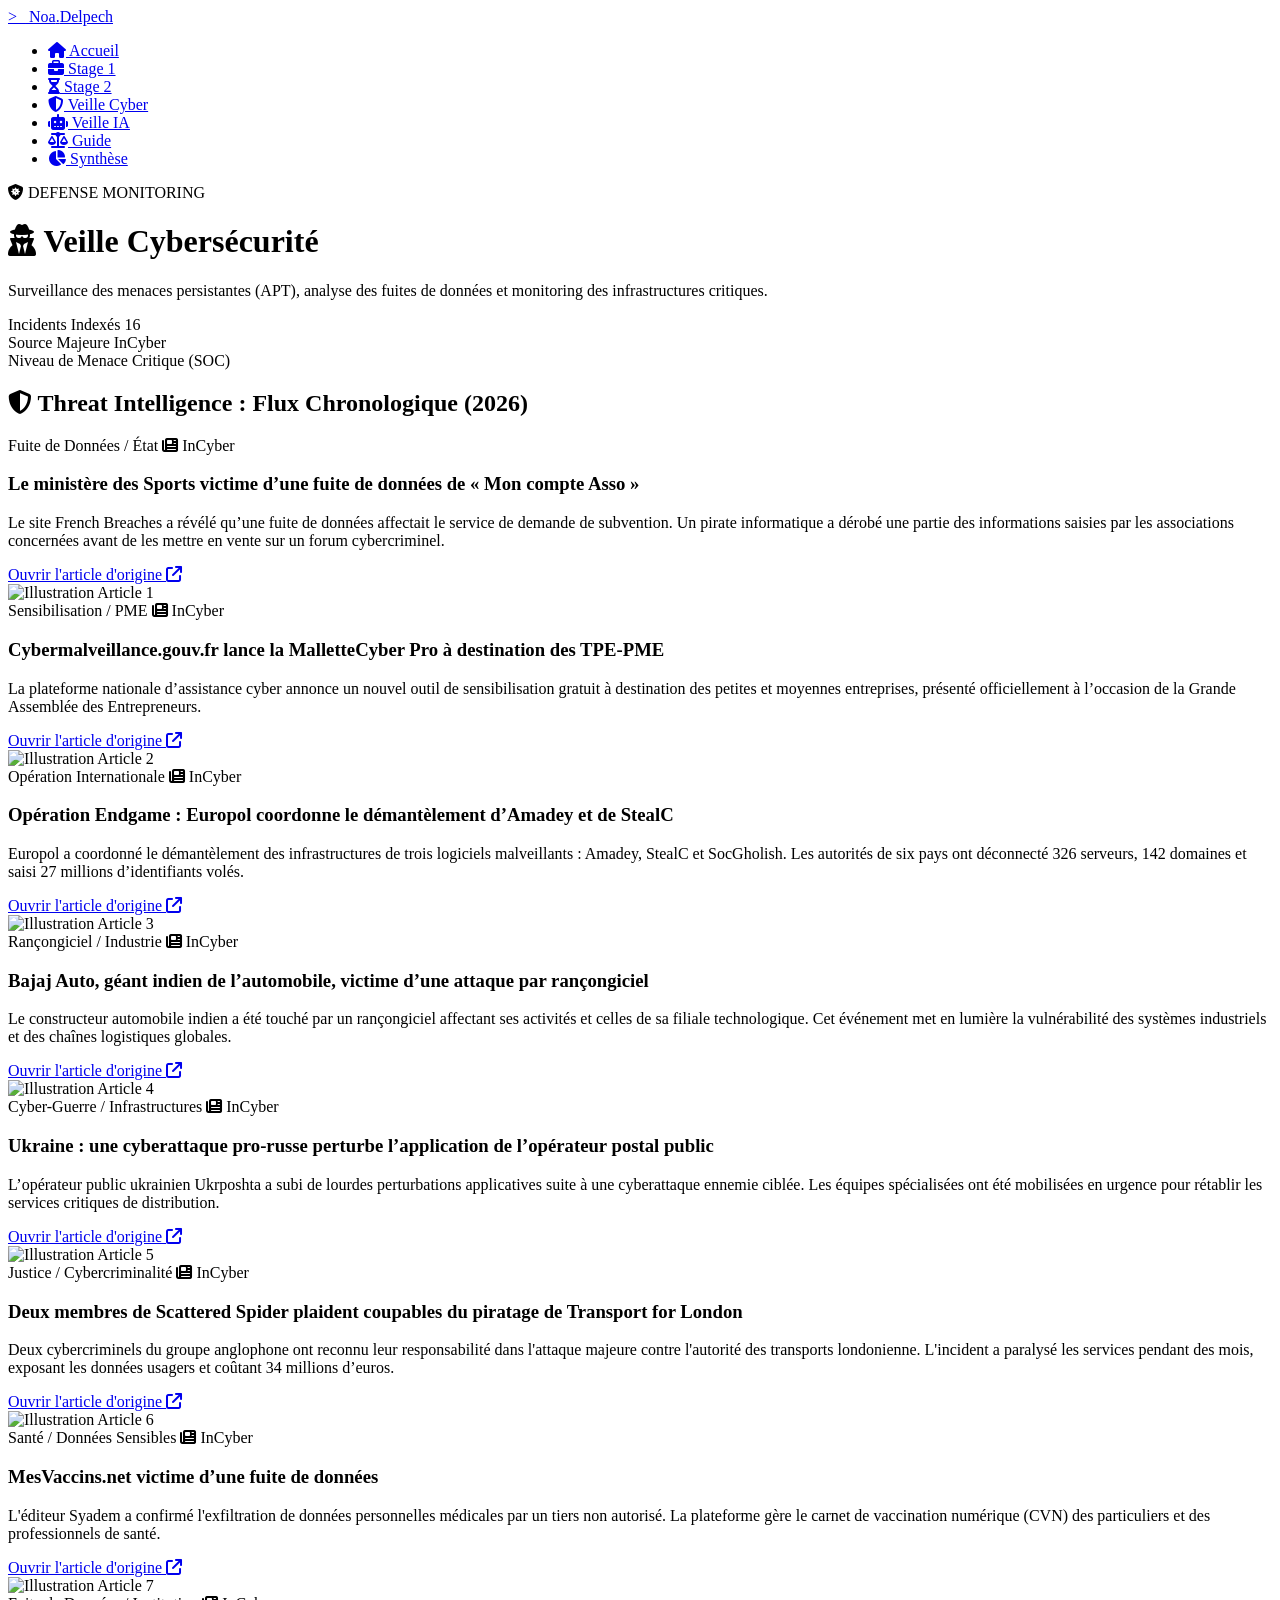
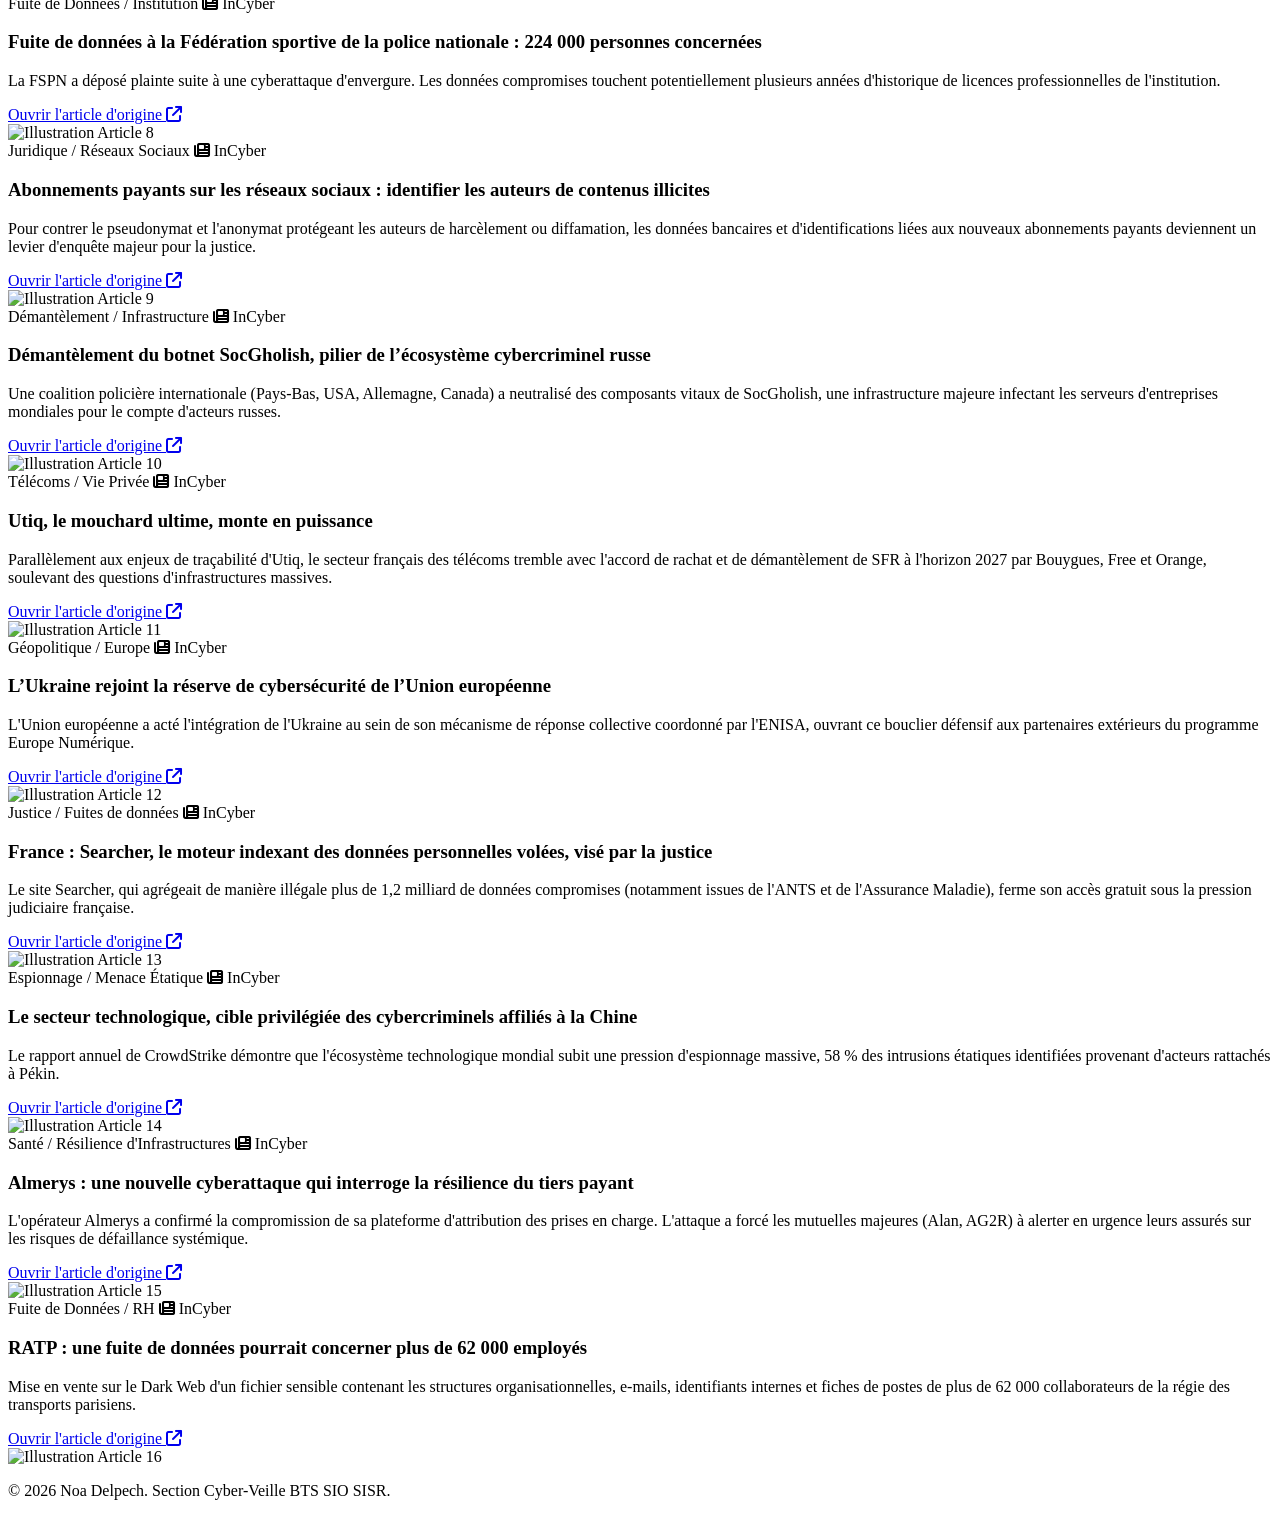
==== veille-cybersecurite.html @ dbd7b837 "Add veille-cybersecurite.html for cybersecurity updates" ====
<!DOCTYPE html>
<html lang="fr">
<head>
    <meta charset="UTF-8">
    <meta name="viewport" content="width=device-width, initial-scale=1.0">
    <title>Veille Cybersécurité — Noa DELPECH</title>
    <link rel="stylesheet" href="style.css">
    <link rel="stylesheet" href="https://cdnjs.cloudflare.com/ajax/libs/font-awesome/6.4.0/css/all.min.css">
</head>
<body>

    <nav class="navbar">
        <div class="nav-container">
            <a href="index.html" class="nav-logo">
                <span class="logo-icon">&gt;_</span> Noa<span class="logo-dot">.</span>Delpech
            </a>
            <ul class="nav-menu">
                <li><a href="index.html" class="active"><i class="fa-solid fa-house"></i> Accueil</a></li>
                <li><a href="stage-1.html"><i class="fa-solid fa-briefcase"></i> Stage 1</a></li>
                <li><a href="stage-2.html"><i class="fa-solid fa-hourglass-half"></i> Stage 2</a></li>
                <li><a href="veille-cybersecurite.html"><i class="fa-solid fa-shield-halved"></i> Veille Cyber</a></li>
                <li><a href="veille-ia.html"><i class="fa-solid fa-robot"></i> Veille IA</a></li>
                <li><a href="guide-bonne-conduite.html"><i class="fa-solid fa-scale-balanced"></i> Guide</a></li>
                <li><a href="tableau-de-synthese.html"><i class="fa-solid fa-chart-pie"></i> Synthèse</a></li>
            </ul>
        </div>
    </nav>

    <header class="cyber-header-hub cyber-alert-theme">
        <div class="hub-overlay">
            <span class="badge-status-cyber alert-pulse"><i class="fa-solid fa-shield-virus"></i> DEFENSE MONITORING</span>
            <h1><i class="fa-solid fa-user-secret"></i> Veille Cybersécurité</h1>
            <p>Surveillance des menaces persistantes (APT), analyse des fuites de données et monitoring des infrastructures critiques.</p>
        </div>
    </header>

    <main class="dashboard-container">

        <section class="stats-panel-grid">
            <div class="stat-card border-red">
                <span class="stat-title">Incidents Indexés</span>
                <span class="stat-value">16</span>
            </div>
            <div class="stat-card border-blue">
                <span class="stat-title">Source Majeure</span>
                <span class="stat-value text-blue">InCyber</span>
            </div>
            <div class="stat-card border-green">
                <span class="stat-title">Niveau de Menace</span>
                <span class="stat-value text-green">Critique (SOC)</span>
            </div>
        </section>

        <h2 class="hub-title"><i class="fa-solid fa-shield-halved"></i> Threat Intelligence : Flux Chronologique (2026)</h2>

        <div class="timeline-feed">

            <div class="timeline-item">
                <div class="timeline-meta">
                    <span class="axis-tag tag-law">Fuite de Données / État</span>
                    <span class="source-text"><i class="fa-solid fa-newspaper"></i> InCyber</span>
                </div>
                <div class="timeline-card">
                    <div class="card-split">
                        <div class="card-content">
                            <h3>Le ministère des Sports victime d’une fuite de données de « Mon compte Asso »</h3>
                            <p class="summary-text">Le site French Breaches a révélé qu’une fuite de données affectait le service de demande de subvention. Un pirate informatique a dérobé une partie des informations saisies par les associations concernées avant de les mettre en vente sur un forum cybercriminel.</p>
                            <a href="https://incyber.org/article/ministere-sports-victime-fuite-donnees-mon-compte-asso/" target="_blank" class="source-link-btn">Ouvrir l'article d'origine <i class="fa-solid fa-external-link"></i></a>
                        </div>
                        <div class="card-img-zone">
                            <img src="images/Article1-cyber.jpeg" alt="Illustration Article 1">
                        </div>
                    </div>
                </div>
            </div>

            <div class="timeline-item">
                <div class="timeline-meta">
                    <span class="axis-tag tag-gov">Sensibilisation / PME</span>
                    <span class="source-text"><i class="fa-solid fa-newspaper"></i> InCyber</span>
                </div>
                <div class="timeline-card">
                    <div class="card-split">
                        <div class="card-content">
                            <h3>Cybermalveillance.gouv.fr lance la MalletteCyber Pro à destination des TPE-PME</h3>
                            <p class="summary-text">La plateforme nationale d’assistance cyber annonce un nouvel outil de sensibilisation gratuit à destination des petites et moyennes entreprises, présenté officiellement à l’occasion de la Grande Assemblée des Entrepreneurs.</p>
                            <a href="https://incyber.org/article/cybermalveillance-gouv-fr-lance-la-mallettecyber-pro-a-destination-des-tpe-pme/" target="_blank" class="source-link-btn">Ouvrir l'article d'origine <i class="fa-solid fa-external-link"></i></a>
                        </div>
                        <div class="card-img-zone">
                            <img src="images/Article2-cyber.jpeg" alt="Illustration Article 2">
                        </div>
                    </div>
                </div>
            </div>

            <div class="timeline-item">
                <div class="timeline-meta">
                    <span class="axis-tag tag-tech">Opération Internationale</span>
                    <span class="source-text"><i class="fa-solid fa-newspaper"></i> InCyber</span>
                </div>
                <div class="timeline-card">
                    <div class="card-split">
                        <div class="card-content">
                            <h3>Opération Endgame : Europol coordonne le démantèlement d’Amadey et de StealC</h3>
                            <p class="summary-text">Europol a coordonné le démantèlement des infrastructures de trois logiciels malveillants : Amadey, StealC et SocGholish. Les autorités de six pays ont déconnecté 326 serveurs, 142 domaines et saisi 27 millions d’identifiants volés.</p>
                            <a href="https://incyber.org/article/operation-endgame-europol-coordonne-demantelement-amadey-stealc/" target="_blank" class="source-link-btn">Ouvrir l'article d'origine <i class="fa-solid fa-external-link"></i></a>
                        </div>
                        <div class="card-img-zone">
                            <img src="images/Article3-cyber.jpg" alt="Illustration Article 3">
                        </div>
                    </div>
                </div>
            </div>

            <div class="timeline-item">
                <div class="timeline-meta">
                    <span class="axis-tag tag-eco">Rançongiciel / Industrie</span>
                    <span class="source-text"><i class="fa-solid fa-newspaper"></i> InCyber</span>
                </div>
                <div class="timeline-card">
                    <div class="card-split">
                        <div class="card-content">
                            <h3>Bajaj Auto, géant indien de l’automobile, victime d’une attaque par rançongiciel</h3>
                            <p class="summary-text">Le constructeur automobile indien a été touché par un rançongiciel affectant ses activités et celles de sa filiale technologique. Cet événement met en lumière la vulnérabilité des systèmes industriels et des chaînes logistiques globales.</p>
                            <a href="https://incyber.org/article/bajaj-auto-geant-indien-automobile-victime-attaque-par-rancongiciel/" target="_blank" class="source-link-btn">Ouvrir l'article d'origine <i class="fa-solid fa-external-link"></i></a>
                        </div>
                        <div class="card-img-zone">
                            <img src="images/Article4-cyber.jpg" alt="Illustration Article 4">
                        </div>
                    </div>
                </div>
            </div>

            <div class="timeline-item">
                <div class="timeline-meta">
                    <span class="axis-tag tag-gov">Cyber-Guerre / Infrastructures</span>
                    <span class="source-text"><i class="fa-solid fa-newspaper"></i> InCyber</span>
                </div>
                <div class="timeline-card">
                    <div class="card-split">
                        <div class="card-content">
                            <h3>Ukraine : une cyberattaque pro-russe perturbe l’application de l’opérateur postal public</h3>
                            <p class="summary-text">L’opérateur public ukrainien Ukrposhta a subi de lourdes perturbations applicatives suite à une cyberattaque ennemie ciblée. Les équipes spécialisées ont été mobilisées en urgence pour rétablir les services critiques de distribution.</p>
                            <a href="https://incyber.org/article/ukraine-cyberattaque-pro-russe-perturbe-application-operateur-postal-public/" target="_blank" class="source-link-btn">Ouvrir l'article d'origine <i class="fa-solid fa-external-link"></i></a>
                        </div>
                        <div class="card-img-zone">
                            <img src="images/Article5-cyber.jpg" alt="Illustration Article 5">
                        </div>
                    </div>
                </div>
            </div>

            <div class="timeline-item">
                <div class="timeline-meta">
                    <span class="axis-tag tag-law">Justice / Cybercriminalité</span>
                    <span class="source-text"><i class="fa-solid fa-newspaper"></i> InCyber</span>
                </div>
                <div class="timeline-card">
                    <div class="card-split">
                        <div class="card-content">
                            <h3>Deux membres de Scattered Spider plaident coupables du piratage de Transport for London</h3>
                            <p class="summary-text">Deux cybercriminels du groupe anglophone ont reconnu leur responsabilité dans l'attaque majeure contre l'autorité des transports londonienne. L'incident a paralysé les services pendant des mois, exposant les données usagers et coûtant 34 millions d’euros.</p>
                            <a href="https://incyber.org/article/deux-membres-scattered-spider-plaident-coupables-piratage-transport-for-london/" target="_blank" class="source-link-btn">Ouvrir l'article d'origine <i class="fa-solid fa-external-link"></i></a>
                        </div>
                        <div class="card-img-zone">
                            <img src="images/Article6-cyber.webp" alt="Illustration Article 6">
                        </div>
                    </div>
                </div>
            </div>

            <div class="timeline-item">
                <div class="timeline-meta">
                    <span class="axis-tag tag-law">Santé / Données Sensibles</span>
                    <span class="source-text"><i class="fa-solid fa-newspaper"></i> InCyber</span>
                </div>
                <div class="timeline-card">
                    <div class="card-split">
                        <div class="card-content">
                            <h3>MesVaccins.net victime d’une fuite de données</h3>
                            <p class="summary-text">L'éditeur Syadem a confirmé l'exfiltration de données personnelles médicales par un tiers non autorisé. La plateforme gère le carnet de vaccination numérique (CVN) des particuliers et des professionnels de santé.</p>
                            <a href="https://incyber.org/article/mesvaccins-net-victime-fuite-donnees/" target="_blank" class="source-link-btn">Ouvrir l'article d'origine <i class="fa-solid fa-external-link"></i></a>
                        </div>
                        <div class="card-img-zone">
                            <img src="images/Article7-cyber.webp" alt="Illustration Article 7">
                        </div>
                    </div>
                </div>
            </div>

            <div class="timeline-item">
                <div class="timeline-meta">
                    <span class="axis-tag tag-law">Fuite de Données / Institution</span>
                    <span class="source-text"><i class="fa-solid fa-newspaper"></i> InCyber</span>
                </div>
                <div class="timeline-card">
                    <div class="card-split">
                        <div class="card-content">
                            <h3>Fuite de données à la Fédération sportive de la police nationale : 224 000 personnes concernées</h3>
                            <p class="summary-text">La FSPN a déposé plainte suite à une cyberattaque d'envergure. Les données compromises touchent potentiellement plusieurs années d'historique de licences professionnelles de l'institution.</p>
                            <a href="https://incyber.org/article/fuite-donnees-federation-sportive-de-la-police-nationale-224-000-personnes-concernees/" target="_blank" class="source-link-btn">Ouvrir l'article d'origine <i class="fa-solid fa-external-link"></i></a>
                        </div>
                        <div class="card-img-zone">
                            <img src="images/Article8-cyber.jpg" alt="Illustration Article 8">
                        </div>
                    </div>
                </div>
            </div>

            <div class="timeline-item">
                <div class="timeline-meta">
                    <span class="axis-tag tag-tech">Juridique / Réseaux Sociaux</span>
                    <span class="source-text"><i class="fa-solid fa-newspaper"></i> InCyber</span>
                </div>
                <div class="timeline-card">
                    <div class="card-split">
                        <div class="card-content">
                            <h3>Abonnements payants sur les réseaux sociaux : identifier les auteurs de contenus illicites</h3>
                            <p class="summary-text">Pour contrer le pseudonymat et l'anonymat protégeant les auteurs de harcèlement ou diffamation, les données bancaires et d'identifications liées aux nouveaux abonnements payants deviennent un levier d'enquête majeur pour la justice.</p>
                            <a href="https://incyber.org/article/abonnements-payants-sur-les-reseaux-sociaux-une-nouvelle-arme-pour-identifier-les-auteurs-de-contenus-illicites/" target="_blank" class="source-link-btn">Ouvrir l'article d'origine <i class="fa-solid fa-external-link"></i></a>
                        </div>
                        <div class="card-img-zone">
                            <img src="images/Article9-cyber.jpg" alt="Illustration Article 9">
                        </div>
                    </div>
                </div>
            </div>

            <div class="timeline-item">
                <div class="timeline-meta">
                    <span class="axis-tag tag-tech">Démantèlement / Infrastructure</span>
                    <span class="source-text"><i class="fa-solid fa-newspaper"></i> InCyber</span>
                </div>
                <div class="timeline-card">
                    <div class="card-split">
                        <div class="card-content">
                            <h3>Démantèlement du botnet SocGholish, pilier de l’écosystème cybercriminel russe</h3>
                            <p class="summary-text">Une coalition policière internationale (Pays-Bas, USA, Allemagne, Canada) a neutralisé des composants vitaux de SocGholish, une infrastructure majeure infectant les serveurs d'entreprises mondiales pour le compte d'acteurs russes.</p>
                            <a href="https://incyber.org/article/demantelement-botnet-socgholish-pilier-ecosysteme-cybercriminel-russe/" target="_blank" class="source-link-btn">Ouvrir l'article d'origine <i class="fa-solid fa-external-link"></i></a>
                        </div>
                        <div class="card-img-zone">
                            <img src="images/Article10-cyber.webp" alt="Illustration Article 10">
                        </div>
                    </div>
                </div>
            </div>

            <div class="timeline-item">
                <div class="timeline-meta">
                    <span class="axis-tag tag-eco">Télécoms / Vie Privée</span>
                    <span class="source-text"><i class="fa-solid fa-newspaper"></i> InCyber</span>
                </div>
                <div class="timeline-card">
                    <div class="card-split">
                        <div class="card-content">
                            <h3>Utiq, le mouchard ultime, monte en puissance</h3>
                            <p class="summary-text">Parallèlement aux enjeux de traçabilité d'Utiq, le secteur français des télécoms tremble avec l'accord de rachat et de démantèlement de SFR à l'horizon 2027 par Bouygues, Free et Orange, soulevant des questions d'infrastructures massives.</p>
                            <a href="https://incyber.org/article/utiq-mouchard-ultime-monte-puissance/" target="_blank" class="source-link-btn">Ouvrir l'article d'origine <i class="fa-solid fa-external-link"></i></a>
                        </div>
                        <div class="card-img-zone">
                            <img src="images/Article11-cyber.jpg" alt="Illustration Article 11">
                        </div>
                    </div>
                </div>
            </div>

            <div class="timeline-item">
                <div class="timeline-meta">
                    <span class="axis-tag tag-gov">Géopolitique / Europe</span>
                    <span class="source-text"><i class="fa-solid fa-newspaper"></i> InCyber</span>
                </div>
                <div class="timeline-card">
                    <div class="card-split">
                        <div class="card-content">
                            <h3>L’Ukraine rejoint la réserve de cybersécurité de l’Union européenne</h3>
                            <p class="summary-text">L'Union européenne a acté l'intégration de l'Ukraine au sein de son mécanisme de réponse collective coordonné par l'ENISA, ouvrant ce bouclier défensif aux partenaires extérieurs du programme Europe Numérique.</p>
                            <a href="https://incyber.org/article/lukraine-rejoint-reserve-de-cybersecurite-union-europeenne/" target="_blank" class="source-link-btn">Ouvrir l'article d'origine <i class="fa-solid fa-external-link"></i></a>
                        </div>
                        <div class="card-img-zone">
                            <img src="images/Aerticle12-cyber.jpg" alt="Illustration Article 12">
                        </div>
                    </div>
                </div>
            </div>

            <div class="timeline-item">
                <div class="timeline-meta">
                    <span class="axis-tag tag-law">Justice / Fuites de données</span>
                    <span class="source-text"><i class="fa-solid fa-newspaper"></i> InCyber</span>
                </div>
                <div class="timeline-card">
                    <div class="card-split">
                        <div class="card-content">
                            <h3>France : Searcher, le moteur indexant des données personnelles volées, visé par la justice</h3>
                            <p class="summary-text">Le site Searcher, qui agrégeait de manière illégale plus de 1,2 milliard de données compromises (notamment issues de l'ANTS et de l'Assurance Maladie), ferme son accès gratuit sous la pression judiciaire française.</p>
                            <a href="https://incyber.org/article/france-searcher-moteur-indexant-donnees-personnelles-volees-vise-par-justice/" target="_blank" class="source-link-btn">Ouvrir l'article d'origine <i class="fa-solid fa-external-link"></i></a>
                        </div>
                        <div class="card-img-zone">
                            <img src="images/Article13-cyber.jpg" alt="Illustration Article 13">
                        </div>
                    </div>
                </div>
            </div>

            <div class="timeline-item">
                <div class="timeline-meta">
                    <span class="axis-tag tag-gov">Espionnage / Menace Étatique</span>
                    <span class="source-text"><i class="fa-solid fa-newspaper"></i> InCyber</span>
                </div>
                <div class="timeline-card">
                    <div class="card-split">
                        <div class="card-content">
                            <h3>Le secteur technologique, cible privilégiée des cybercriminels affiliés à la Chine</h3>
                            <p class="summary-text">Le rapport annuel de CrowdStrike démontre que l'écosystème technologique mondial subit une pression d'espionnage massive, 58 % des intrusions étatiques identifiées provenant d'acteurs rattachés à Pékin.</p>
                            <a href="https://incyber.org/article/secteur-technologique-cible-privilegiee-cybercriminels-affilies-chine/" target="_blank" class="source-link-btn">Ouvrir l'article d'origine <i class="fa-solid fa-external-link"></i></a>
                        </div>
                        <div class="card-img-zone">
                            <img src="images/Article14-cyber.jpg" alt="Illustration Article 14">
                        </div>
                    </div>
                </div>
            </div>

            <div class="timeline-item">
                <div class="timeline-meta">
                    <span class="axis-tag tag-eco">Santé / Résilience d'Infrastructures</span>
                    <span class="source-text"><i class="fa-solid fa-newspaper"></i> InCyber</span>
                </div>
                <div class="timeline-card">
                    <div class="card-split">
                        <div class="card-content">
                            <h3>Almerys : une nouvelle cyberattaque qui interroge la résilience du tiers payant</h3>
                            <p class="summary-text">L'opérateur Almerys a confirmé la compromission de sa plateforme d'attribution des prises en charge. L'attaque a forcé les mutuelles majeures (Alan, AG2R) à alerter en urgence leurs assurés sur les risques de défaillance systémique.</p>
                            <a href="https://incyber.org/article/almerys-une-nouvelle-cyberattaque-qui-interroge-la-resilience-du-tiers-payant/" target="_blank" class="source-link-btn">Ouvrir l'article d'origine <i class="fa-solid fa-external-link"></i></a>
                        </div>
                        <div class="card-img-zone">
                            <img src="images/Article15-cyber.jpeg" alt="Illustration Article 15">
                        </div>
                    </div>
                </div>
            </div>

            <div class="timeline-item">
                <div class="timeline-meta">
                    <span class="axis-tag tag-law">Fuite de Données / RH</span>
                    <span class="source-text"><i class="fa-solid fa-newspaper"></i> InCyber</span>
                </div>
                <div class="timeline-card">
                    <div class="card-split">
                        <div class="card-content">
                            <h3>RATP : une fuite de données pourrait concerner plus de 62 000 employés</h3>
                            <p class="summary-text">Mise en vente sur le Dark Web d'un fichier sensible contenant les structures organisationnelles, e-mails, identifiants internes et fiches de postes de plus de 62 000 collaborateurs de la régie des transports parisiens.</p>
                            <a href="https://incyber.org/article/ratp-une-fuite-de-donnees-pourrait-concerner-plus-de-62-000-employes/" target="_blank" class="source-link-btn">Ouvrir l'article d'origine <i class="fa-solid fa-external-link"></i></a>
                        </div>
                        <div class="card-img-zone">
                            <img src="images/Article16-cyber.jpg" alt="Illustration Article 16">
                        </div>
                    </div>
                </div>
            </div>

        </div>
    </main>

    <footer class="cyber-footer">
        <p>&copy; 2026 Noa Delpech. Section Cyber-Veille BTS SIO SISR.</p>
    </footer>

</body>
</html>
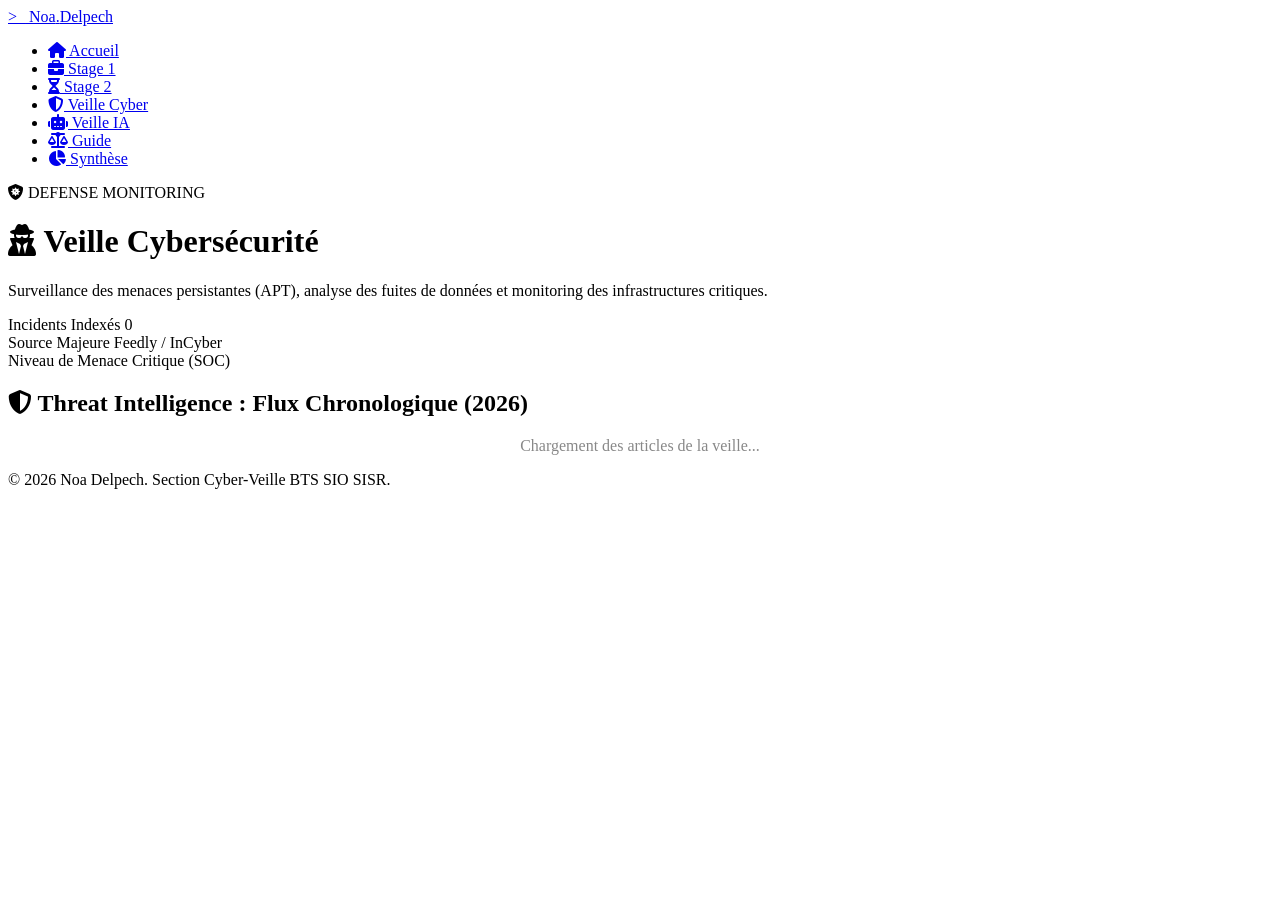
==== commit 36510c58: "Update veille-cybersecurite.html" ====
--- a/veille-cybersecurite.html
+++ b/veille-cybersecurite.html
@@ -15,10 +15,10 @@
                 <span class="logo-icon">&gt;_</span> Noa<span class="logo-dot">.</span>Delpech
             </a>
             <ul class="nav-menu">
-                <li><a href="index.html" class="active"><i class="fa-solid fa-house"></i> Accueil</a></li>
+                <li><a href="index.html"><i class="fa-solid fa-house"></i> Accueil</a></li>
                 <li><a href="stage-1.html"><i class="fa-solid fa-briefcase"></i> Stage 1</a></li>
                 <li><a href="stage-2.html"><i class="fa-solid fa-hourglass-half"></i> Stage 2</a></li>
-                <li><a href="veille-cybersecurite.html"><i class="fa-solid fa-shield-halved"></i> Veille Cyber</a></li>
+                <li><a href="veille-cybersecurite.html" class="active"><i class="fa-solid fa-shield-halved"></i> Veille Cyber</a></li>
                 <li><a href="veille-ia.html"><i class="fa-solid fa-robot"></i> Veille IA</a></li>
                 <li><a href="guide-bonne-conduite.html"><i class="fa-solid fa-scale-balanced"></i> Guide</a></li>
                 <li><a href="tableau-de-synthese.html"><i class="fa-solid fa-chart-pie"></i> Synthèse</a></li>
@@ -39,11 +39,11 @@
         <section class="stats-panel-grid">
             <div class="stat-card border-red">
                 <span class="stat-title">Incidents Indexés</span>
-                <span class="stat-value">16</span>
+                <span class="stat-value" id="total-incidents">0</span>
             </div>
             <div class="stat-card border-blue">
                 <span class="stat-title">Source Majeure</span>
-                <span class="stat-value text-blue">InCyber</span>
+                <span class="stat-value text-blue">Feedly / InCyber</span>
             </div>
             <div class="stat-card border-green">
                 <span class="stat-title">Niveau de Menace</span>
@@ -53,318 +53,18 @@
 
         <h2 class="hub-title"><i class="fa-solid fa-shield-halved"></i> Threat Intelligence : Flux Chronologique (2026)</h2>
 
-        <div class="timeline-feed">
+        <!-- Conteneur dynamique alimenté depuis Feedly -->
+        <div class="timeline-feed" id="cyber-feed">
+            <p style="text-align: center; color: #888;">Chargement des articles de la veille...</p>
+        </div>
 
-            <div class="timeline-item">
-                <div class="timeline-meta">
-                    <span class="axis-tag tag-law">Fuite de Données / État</span>
-                    <span class="source-text"><i class="fa-solid fa-newspaper"></i> InCyber</span>
-                </div>
-                <div class="timeline-card">
-                    <div class="card-split">
-                        <div class="card-content">
-                            <h3>Le ministère des Sports victime d’une fuite de données de « Mon compte Asso »</h3>
-                            <p class="summary-text">Le site French Breaches a révélé qu’une fuite de données affectait le service de demande de subvention. Un pirate informatique a dérobé une partie des informations saisies par les associations concernées avant de les mettre en vente sur un forum cybercriminel.</p>
-                            <a href="https://incyber.org/article/ministere-sports-victime-fuite-donnees-mon-compte-asso/" target="_blank" class="source-link-btn">Ouvrir l'article d'origine <i class="fa-solid fa-external-link"></i></a>
-                        </div>
-                        <div class="card-img-zone">
-                            <img src="images/Article1-cyber.jpeg" alt="Illustration Article 1">
-                        </div>
-                    </div>
-                </div>
-            </div>
-
-            <div class="timeline-item">
-                <div class="timeline-meta">
-                    <span class="axis-tag tag-gov">Sensibilisation / PME</span>
-                    <span class="source-text"><i class="fa-solid fa-newspaper"></i> InCyber</span>
-                </div>
-                <div class="timeline-card">
-                    <div class="card-split">
-                        <div class="card-content">
-                            <h3>Cybermalveillance.gouv.fr lance la MalletteCyber Pro à destination des TPE-PME</h3>
-                            <p class="summary-text">La plateforme nationale d’assistance cyber annonce un nouvel outil de sensibilisation gratuit à destination des petites et moyennes entreprises, présenté officiellement à l’occasion de la Grande Assemblée des Entrepreneurs.</p>
-                            <a href="https://incyber.org/article/cybermalveillance-gouv-fr-lance-la-mallettecyber-pro-a-destination-des-tpe-pme/" target="_blank" class="source-link-btn">Ouvrir l'article d'origine <i class="fa-solid fa-external-link"></i></a>
-                        </div>
-                        <div class="card-img-zone">
-                            <img src="images/Article2-cyber.jpeg" alt="Illustration Article 2">
-                        </div>
-                    </div>
-                </div>
-            </div>
-
-            <div class="timeline-item">
-                <div class="timeline-meta">
-                    <span class="axis-tag tag-tech">Opération Internationale</span>
-                    <span class="source-text"><i class="fa-solid fa-newspaper"></i> InCyber</span>
-                </div>
-                <div class="timeline-card">
-                    <div class="card-split">
-                        <div class="card-content">
-                            <h3>Opération Endgame : Europol coordonne le démantèlement d’Amadey et de StealC</h3>
-                            <p class="summary-text">Europol a coordonné le démantèlement des infrastructures de trois logiciels malveillants : Amadey, StealC et SocGholish. Les autorités de six pays ont déconnecté 326 serveurs, 142 domaines et saisi 27 millions d’identifiants volés.</p>
-                            <a href="https://incyber.org/article/operation-endgame-europol-coordonne-demantelement-amadey-stealc/" target="_blank" class="source-link-btn">Ouvrir l'article d'origine <i class="fa-solid fa-external-link"></i></a>
-                        </div>
-                        <div class="card-img-zone">
-                            <img src="images/Article3-cyber.jpg" alt="Illustration Article 3">
-                        </div>
-                    </div>
-                </div>
-            </div>
-
-            <div class="timeline-item">
-                <div class="timeline-meta">
-                    <span class="axis-tag tag-eco">Rançongiciel / Industrie</span>
-                    <span class="source-text"><i class="fa-solid fa-newspaper"></i> InCyber</span>
-                </div>
-                <div class="timeline-card">
-                    <div class="card-split">
-                        <div class="card-content">
-                            <h3>Bajaj Auto, géant indien de l’automobile, victime d’une attaque par rançongiciel</h3>
-                            <p class="summary-text">Le constructeur automobile indien a été touché par un rançongiciel affectant ses activités et celles de sa filiale technologique. Cet événement met en lumière la vulnérabilité des systèmes industriels et des chaînes logistiques globales.</p>
-                            <a href="https://incyber.org/article/bajaj-auto-geant-indien-automobile-victime-attaque-par-rancongiciel/" target="_blank" class="source-link-btn">Ouvrir l'article d'origine <i class="fa-solid fa-external-link"></i></a>
-                        </div>
-                        <div class="card-img-zone">
-                            <img src="images/Article4-cyber.jpg" alt="Illustration Article 4">
-                        </div>
-                    </div>
-                </div>
-            </div>
-
-            <div class="timeline-item">
-                <div class="timeline-meta">
-                    <span class="axis-tag tag-gov">Cyber-Guerre / Infrastructures</span>
-                    <span class="source-text"><i class="fa-solid fa-newspaper"></i> InCyber</span>
-                </div>
-                <div class="timeline-card">
-                    <div class="card-split">
-                        <div class="card-content">
-                            <h3>Ukraine : une cyberattaque pro-russe perturbe l’application de l’opérateur postal public</h3>
-                            <p class="summary-text">L’opérateur public ukrainien Ukrposhta a subi de lourdes perturbations applicatives suite à une cyberattaque ennemie ciblée. Les équipes spécialisées ont été mobilisées en urgence pour rétablir les services critiques de distribution.</p>
-                            <a href="https://incyber.org/article/ukraine-cyberattaque-pro-russe-perturbe-application-operateur-postal-public/" target="_blank" class="source-link-btn">Ouvrir l'article d'origine <i class="fa-solid fa-external-link"></i></a>
-                        </div>
-                        <div class="card-img-zone">
-                            <img src="images/Article5-cyber.jpg" alt="Illustration Article 5">
-                        </div>
-                    </div>
-                </div>
-            </div>
-
-            <div class="timeline-item">
-                <div class="timeline-meta">
-                    <span class="axis-tag tag-law">Justice / Cybercriminalité</span>
-                    <span class="source-text"><i class="fa-solid fa-newspaper"></i> InCyber</span>
-                </div>
-                <div class="timeline-card">
-                    <div class="card-split">
-                        <div class="card-content">
-                            <h3>Deux membres de Scattered Spider plaident coupables du piratage de Transport for London</h3>
-                            <p class="summary-text">Deux cybercriminels du groupe anglophone ont reconnu leur responsabilité dans l'attaque majeure contre l'autorité des transports londonienne. L'incident a paralysé les services pendant des mois, exposant les données usagers et coûtant 34 millions d’euros.</p>
-                            <a href="https://incyber.org/article/deux-membres-scattered-spider-plaident-coupables-piratage-transport-for-london/" target="_blank" class="source-link-btn">Ouvrir l'article d'origine <i class="fa-solid fa-external-link"></i></a>
-                        </div>
-                        <div class="card-img-zone">
-                            <img src="images/Article6-cyber.webp" alt="Illustration Article 6">
-                        </div>
-                    </div>
-                </div>
-            </div>
-
-            <div class="timeline-item">
-                <div class="timeline-meta">
-                    <span class="axis-tag tag-law">Santé / Données Sensibles</span>
-                    <span class="source-text"><i class="fa-solid fa-newspaper"></i> InCyber</span>
-                </div>
-                <div class="timeline-card">
-                    <div class="card-split">
-                        <div class="card-content">
-                            <h3>MesVaccins.net victime d’une fuite de données</h3>
-                            <p class="summary-text">L'éditeur Syadem a confirmé l'exfiltration de données personnelles médicales par un tiers non autorisé. La plateforme gère le carnet de vaccination numérique (CVN) des particuliers et des professionnels de santé.</p>
-                            <a href="https://incyber.org/article/mesvaccins-net-victime-fuite-donnees/" target="_blank" class="source-link-btn">Ouvrir l'article d'origine <i class="fa-solid fa-external-link"></i></a>
-                        </div>
-                        <div class="card-img-zone">
-                            <img src="images/Article7-cyber.webp" alt="Illustration Article 7">
-                        </div>
-                    </div>
-                </div>
-            </div>
-
-            <div class="timeline-item">
-                <div class="timeline-meta">
-                    <span class="axis-tag tag-law">Fuite de Données / Institution</span>
-                    <span class="source-text"><i class="fa-solid fa-newspaper"></i> InCyber</span>
-                </div>
-                <div class="timeline-card">
-                    <div class="card-split">
-                        <div class="card-content">
-                            <h3>Fuite de données à la Fédération sportive de la police nationale : 224 000 personnes concernées</h3>
-                            <p class="summary-text">La FSPN a déposé plainte suite à une cyberattaque d'envergure. Les données compromises touchent potentiellement plusieurs années d'historique de licences professionnelles de l'institution.</p>
-                            <a href="https://incyber.org/article/fuite-donnees-federation-sportive-de-la-police-nationale-224-000-personnes-concernees/" target="_blank" class="source-link-btn">Ouvrir l'article d'origine <i class="fa-solid fa-external-link"></i></a>
-                        </div>
-                        <div class="card-img-zone">
-                            <img src="images/Article8-cyber.jpg" alt="Illustration Article 8">
-                        </div>
-                    </div>
-                </div>
-            </div>
-
-            <div class="timeline-item">
-                <div class="timeline-meta">
-                    <span class="axis-tag tag-tech">Juridique / Réseaux Sociaux</span>
-                    <span class="source-text"><i class="fa-solid fa-newspaper"></i> InCyber</span>
-                </div>
-                <div class="timeline-card">
-                    <div class="card-split">
-                        <div class="card-content">
-                            <h3>Abonnements payants sur les réseaux sociaux : identifier les auteurs de contenus illicites</h3>
-                            <p class="summary-text">Pour contrer le pseudonymat et l'anonymat protégeant les auteurs de harcèlement ou diffamation, les données bancaires et d'identifications liées aux nouveaux abonnements payants deviennent un levier d'enquête majeur pour la justice.</p>
-                            <a href="https://incyber.org/article/abonnements-payants-sur-les-reseaux-sociaux-une-nouvelle-arme-pour-identifier-les-auteurs-de-contenus-illicites/" target="_blank" class="source-link-btn">Ouvrir l'article d'origine <i class="fa-solid fa-external-link"></i></a>
-                        </div>
-                        <div class="card-img-zone">
-                            <img src="images/Article9-cyber.jpg" alt="Illustration Article 9">
-                        </div>
-                    </div>
-                </div>
-            </div>
-
-            <div class="timeline-item">
-                <div class="timeline-meta">
-                    <span class="axis-tag tag-tech">Démantèlement / Infrastructure</span>
-                    <span class="source-text"><i class="fa-solid fa-newspaper"></i> InCyber</span>
-                </div>
-                <div class="timeline-card">
-                    <div class="card-split">
-                        <div class="card-content">
-                            <h3>Démantèlement du botnet SocGholish, pilier de l’écosystème cybercriminel russe</h3>
-                            <p class="summary-text">Une coalition policière internationale (Pays-Bas, USA, Allemagne, Canada) a neutralisé des composants vitaux de SocGholish, une infrastructure majeure infectant les serveurs d'entreprises mondiales pour le compte d'acteurs russes.</p>
-                            <a href="https://incyber.org/article/demantelement-botnet-socgholish-pilier-ecosysteme-cybercriminel-russe/" target="_blank" class="source-link-btn">Ouvrir l'article d'origine <i class="fa-solid fa-external-link"></i></a>
-                        </div>
-                        <div class="card-img-zone">
-                            <img src="images/Article10-cyber.webp" alt="Illustration Article 10">
-                        </div>
-                    </div>
-                </div>
-            </div>
-
-            <div class="timeline-item">
-                <div class="timeline-meta">
-                    <span class="axis-tag tag-eco">Télécoms / Vie Privée</span>
-                    <span class="source-text"><i class="fa-solid fa-newspaper"></i> InCyber</span>
-                </div>
-                <div class="timeline-card">
-                    <div class="card-split">
-                        <div class="card-content">
-                            <h3>Utiq, le mouchard ultime, monte en puissance</h3>
-                            <p class="summary-text">Parallèlement aux enjeux de traçabilité d'Utiq, le secteur français des télécoms tremble avec l'accord de rachat et de démantèlement de SFR à l'horizon 2027 par Bouygues, Free et Orange, soulevant des questions d'infrastructures massives.</p>
-                            <a href="https://incyber.org/article/utiq-mouchard-ultime-monte-puissance/" target="_blank" class="source-link-btn">Ouvrir l'article d'origine <i class="fa-solid fa-external-link"></i></a>
-                        </div>
-                        <div class="card-img-zone">
-                            <img src="images/Article11-cyber.jpg" alt="Illustration Article 11">
-                        </div>
-                    </div>
-                </div>
-            </div>
-
-            <div class="timeline-item">
-                <div class="timeline-meta">
-                    <span class="axis-tag tag-gov">Géopolitique / Europe</span>
-                    <span class="source-text"><i class="fa-solid fa-newspaper"></i> InCyber</span>
-                </div>
-                <div class="timeline-card">
-                    <div class="card-split">
-                        <div class="card-content">
-                            <h3>L’Ukraine rejoint la réserve de cybersécurité de l’Union européenne</h3>
-                            <p class="summary-text">L'Union européenne a acté l'intégration de l'Ukraine au sein de son mécanisme de réponse collective coordonné par l'ENISA, ouvrant ce bouclier défensif aux partenaires extérieurs du programme Europe Numérique.</p>
-                            <a href="https://incyber.org/article/lukraine-rejoint-reserve-de-cybersecurite-union-europeenne/" target="_blank" class="source-link-btn">Ouvrir l'article d'origine <i class="fa-solid fa-external-link"></i></a>
-                        </div>
-                        <div class="card-img-zone">
-                            <img src="images/Aerticle12-cyber.jpg" alt="Illustration Article 12">
-                        </div>
-                    </div>
-                </div>
-            </div>
-
-            <div class="timeline-item">
-                <div class="timeline-meta">
-                    <span class="axis-tag tag-law">Justice / Fuites de données</span>
-                    <span class="source-text"><i class="fa-solid fa-newspaper"></i> InCyber</span>
-                </div>
-                <div class="timeline-card">
-                    <div class="card-split">
-                        <div class="card-content">
-                            <h3>France : Searcher, le moteur indexant des données personnelles volées, visé par la justice</h3>
-                            <p class="summary-text">Le site Searcher, qui agrégeait de manière illégale plus de 1,2 milliard de données compromises (notamment issues de l'ANTS et de l'Assurance Maladie), ferme son accès gratuit sous la pression judiciaire française.</p>
-                            <a href="https://incyber.org/article/france-searcher-moteur-indexant-donnees-personnelles-volees-vise-par-justice/" target="_blank" class="source-link-btn">Ouvrir l'article d'origine <i class="fa-solid fa-external-link"></i></a>
-                        </div>
-                        <div class="card-img-zone">
-                            <img src="images/Article13-cyber.jpg" alt="Illustration Article 13">
-                        </div>
-                    </div>
-                </div>
-            </div>
-
-            <div class="timeline-item">
-                <div class="timeline-meta">
-                    <span class="axis-tag tag-gov">Espionnage / Menace Étatique</span>
-                    <span class="source-text"><i class="fa-solid fa-newspaper"></i> InCyber</span>
-                </div>
-                <div class="timeline-card">
-                    <div class="card-split">
-                        <div class="card-content">
-                            <h3>Le secteur technologique, cible privilégiée des cybercriminels affiliés à la Chine</h3>
-                            <p class="summary-text">Le rapport annuel de CrowdStrike démontre que l'écosystème technologique mondial subit une pression d'espionnage massive, 58 % des intrusions étatiques identifiées provenant d'acteurs rattachés à Pékin.</p>
-                            <a href="https://incyber.org/article/secteur-technologique-cible-privilegiee-cybercriminels-affilies-chine/" target="_blank" class="source-link-btn">Ouvrir l'article d'origine <i class="fa-solid fa-external-link"></i></a>
-                        </div>
-                        <div class="card-img-zone">
-                            <img src="images/Article14-cyber.jpg" alt="Illustration Article 14">
-                        </div>
-                    </div>
-                </div>
-            </div>
-
-            <div class="timeline-item">
-                <div class="timeline-meta">
-                    <span class="axis-tag tag-eco">Santé / Résilience d'Infrastructures</span>
-                    <span class="source-text"><i class="fa-solid fa-newspaper"></i> InCyber</span>
-                </div>
-                <div class="timeline-card">
-                    <div class="card-split">
-                        <div class="card-content">
-                            <h3>Almerys : une nouvelle cyberattaque qui interroge la résilience du tiers payant</h3>
-                            <p class="summary-text">L'opérateur Almerys a confirmé la compromission de sa plateforme d'attribution des prises en charge. L'attaque a forcé les mutuelles majeures (Alan, AG2R) à alerter en urgence leurs assurés sur les risques de défaillance systémique.</p>
-                            <a href="https://incyber.org/article/almerys-une-nouvelle-cyberattaque-qui-interroge-la-resilience-du-tiers-payant/" target="_blank" class="source-link-btn">Ouvrir l'article d'origine <i class="fa-solid fa-external-link"></i></a>
-                        </div>
-                        <div class="card-img-zone">
-                            <img src="images/Article15-cyber.jpeg" alt="Illustration Article 15">
-                        </div>
-                    </div>
-                </div>
-            </div>
-
-            <div class="timeline-item">
-                <div class="timeline-meta">
-                    <span class="axis-tag tag-law">Fuite de Données / RH</span>
-                    <span class="source-text"><i class="fa-solid fa-newspaper"></i> InCyber</span>
-                </div>
-                <div class="timeline-card">
-                    <div class="card-split">
-                        <div class="card-content">
-                            <h3>RATP : une fuite de données pourrait concerner plus de 62 000 employés</h3>
-                            <p class="summary-text">Mise en vente sur le Dark Web d'un fichier sensible contenant les structures organisationnelles, e-mails, identifiants internes et fiches de postes de plus de 62 000 collaborateurs de la régie des transports parisiens.</p>
-                            <a href="https://incyber.org/article/ratp-une-fuite-de-donnees-pourrait-concerner-plus-de-62-000-employes/" target="_blank" class="source-link-btn">Ouvrir l'article d'origine <i class="fa-solid fa-external-link"></i></a>
-                        </div>
-                        <div class="card-img-zone">
-                            <img src="images/Article16-cyber.jpg" alt="Illustration Article 16">
-                        </div>
-                    </div>
-                </div>
-            </div>
-
-        </div>
     </main>
 
     <footer class="cyber-footer">
         <p>&copy; 2026 Noa Delpech. Section Cyber-Veille BTS SIO SISR.</p>
     </footer>
 
+    <!-- Script de chargement dynamique -->
+    <script src="js/cyber.js"></script>
 </body>
 </html>
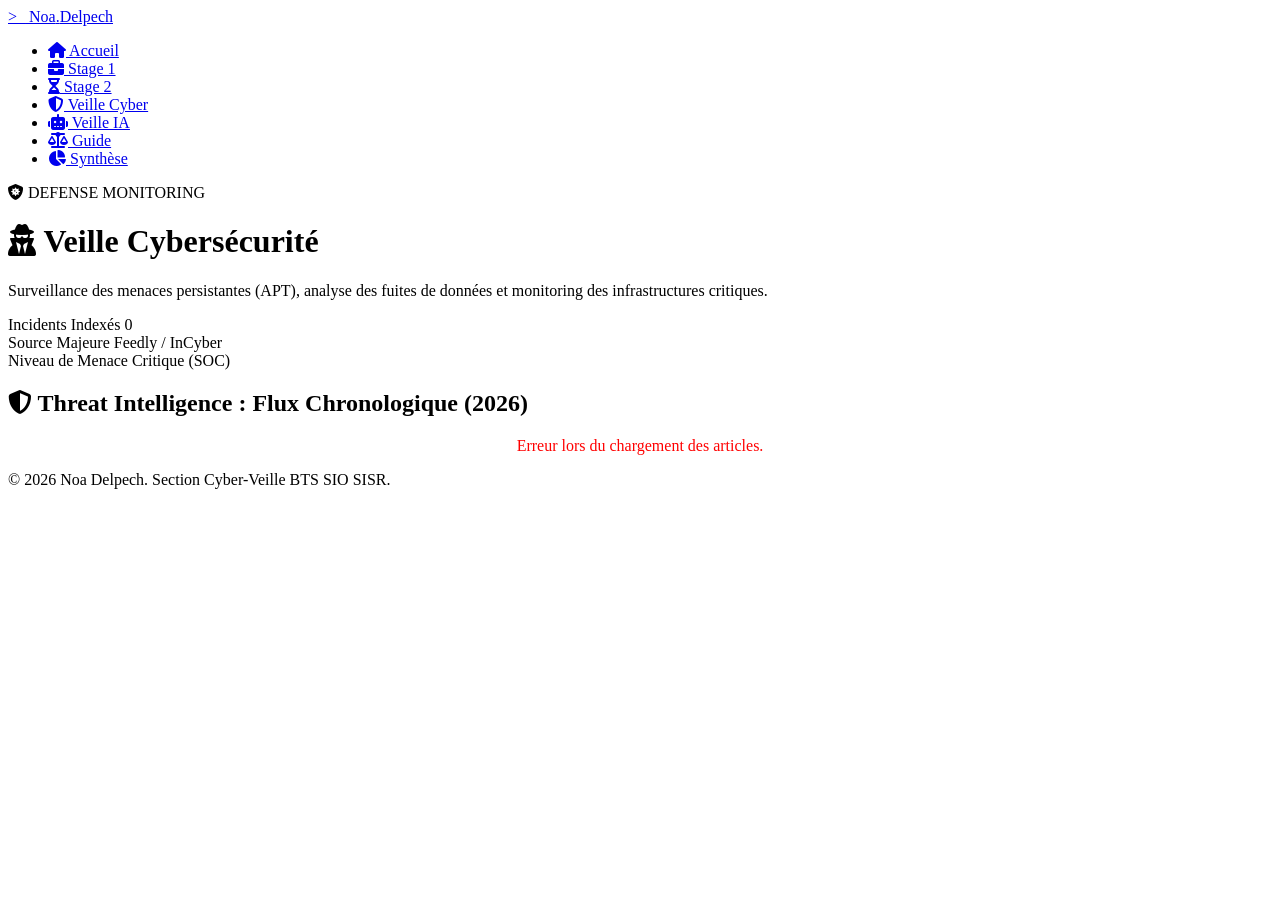
==== commit 1fe21e6d: "Update veille-cybersecurite.html" ====
--- a/veille-cybersecurite.html
+++ b/veille-cybersecurite.html
@@ -65,6 +65,6 @@
     </footer>
 
     <!-- Script de chargement dynamique -->
-    <script src="js/cyber.js"></script>
+    <script src="cyber.js"></script>
 </body>
 </html>
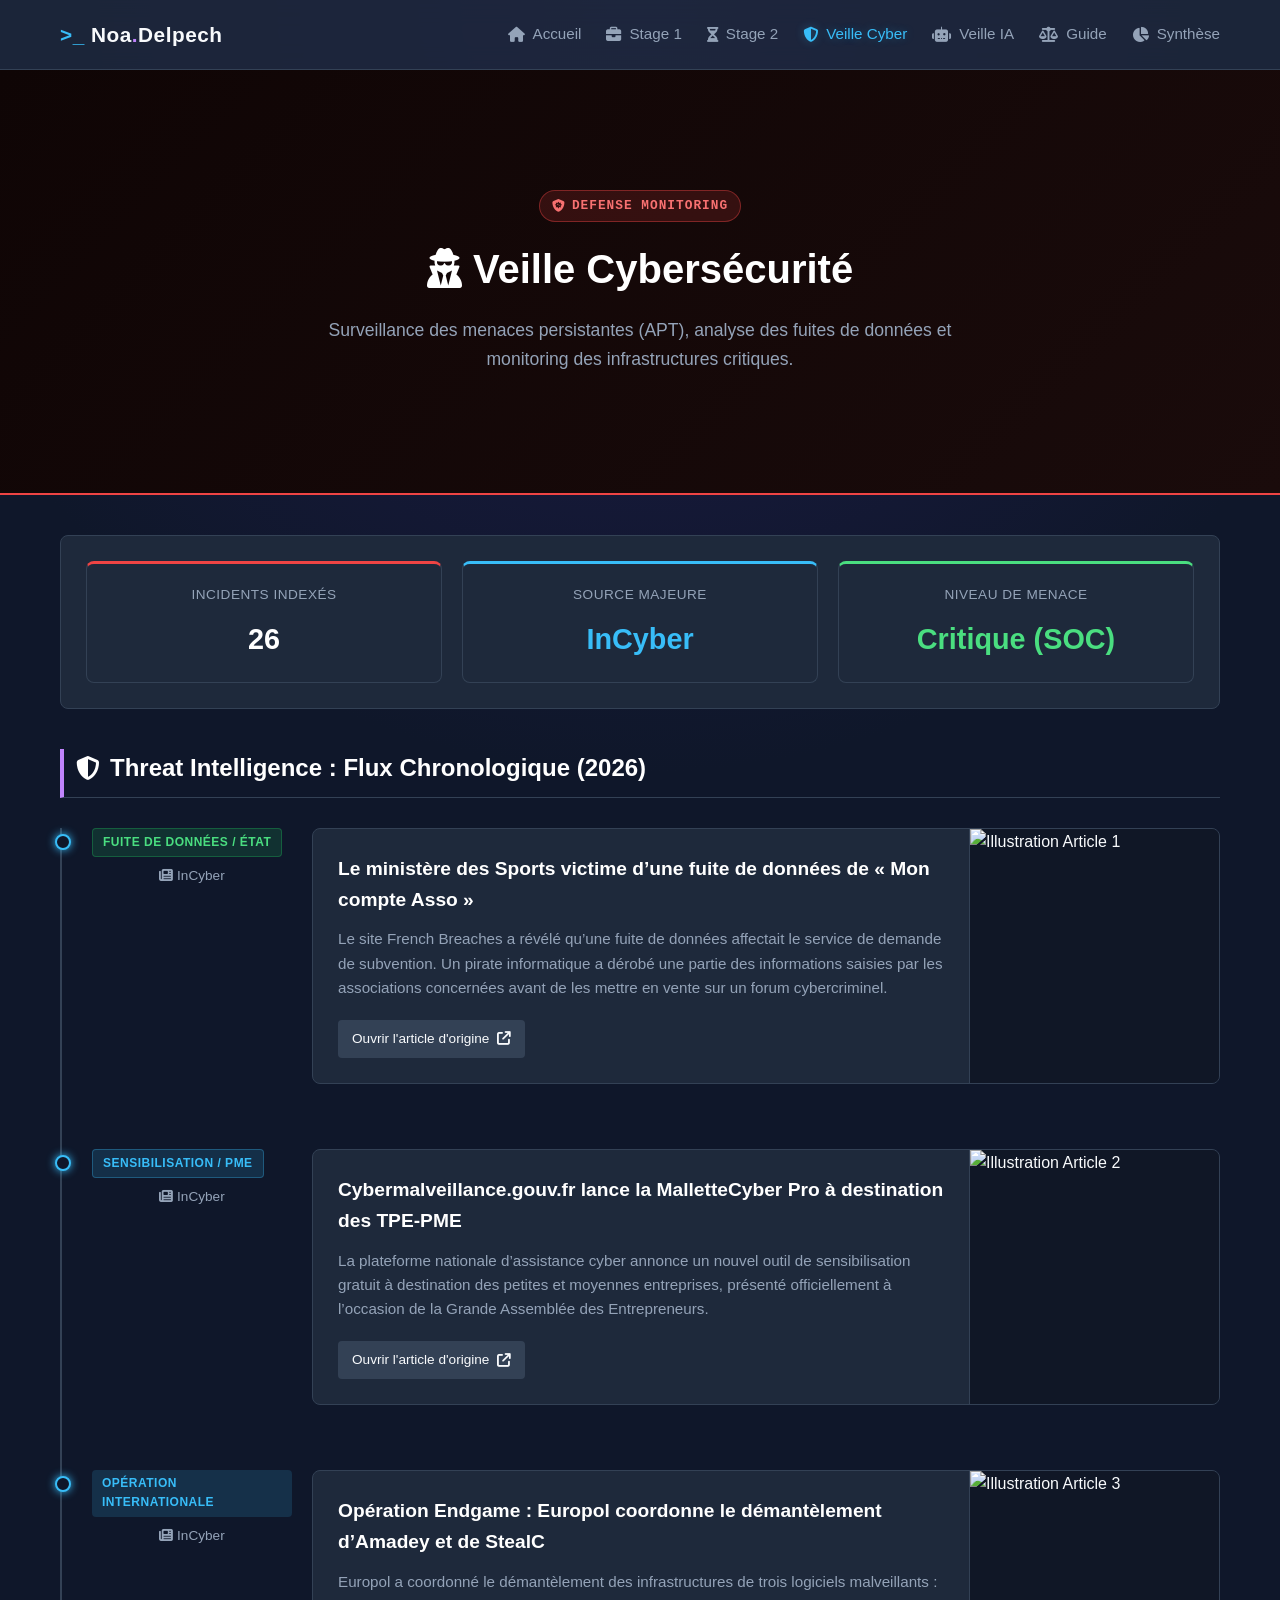
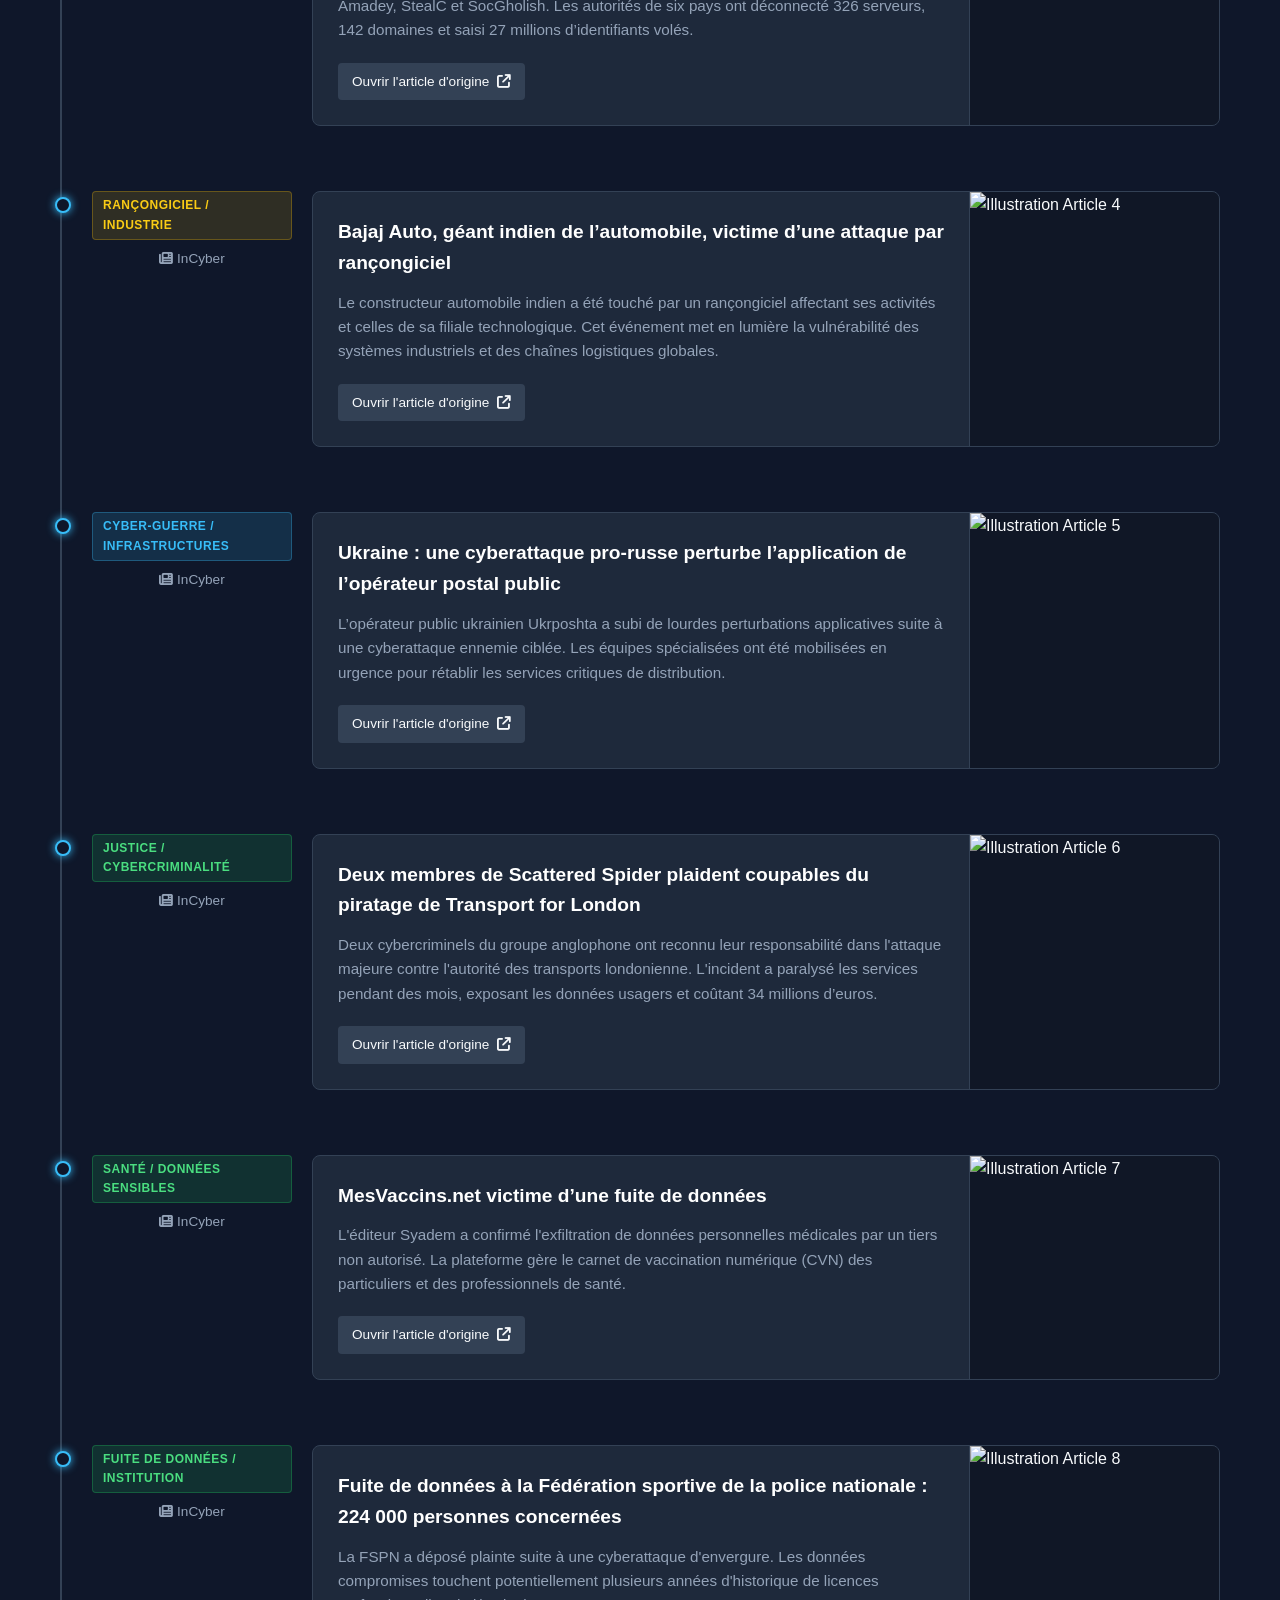
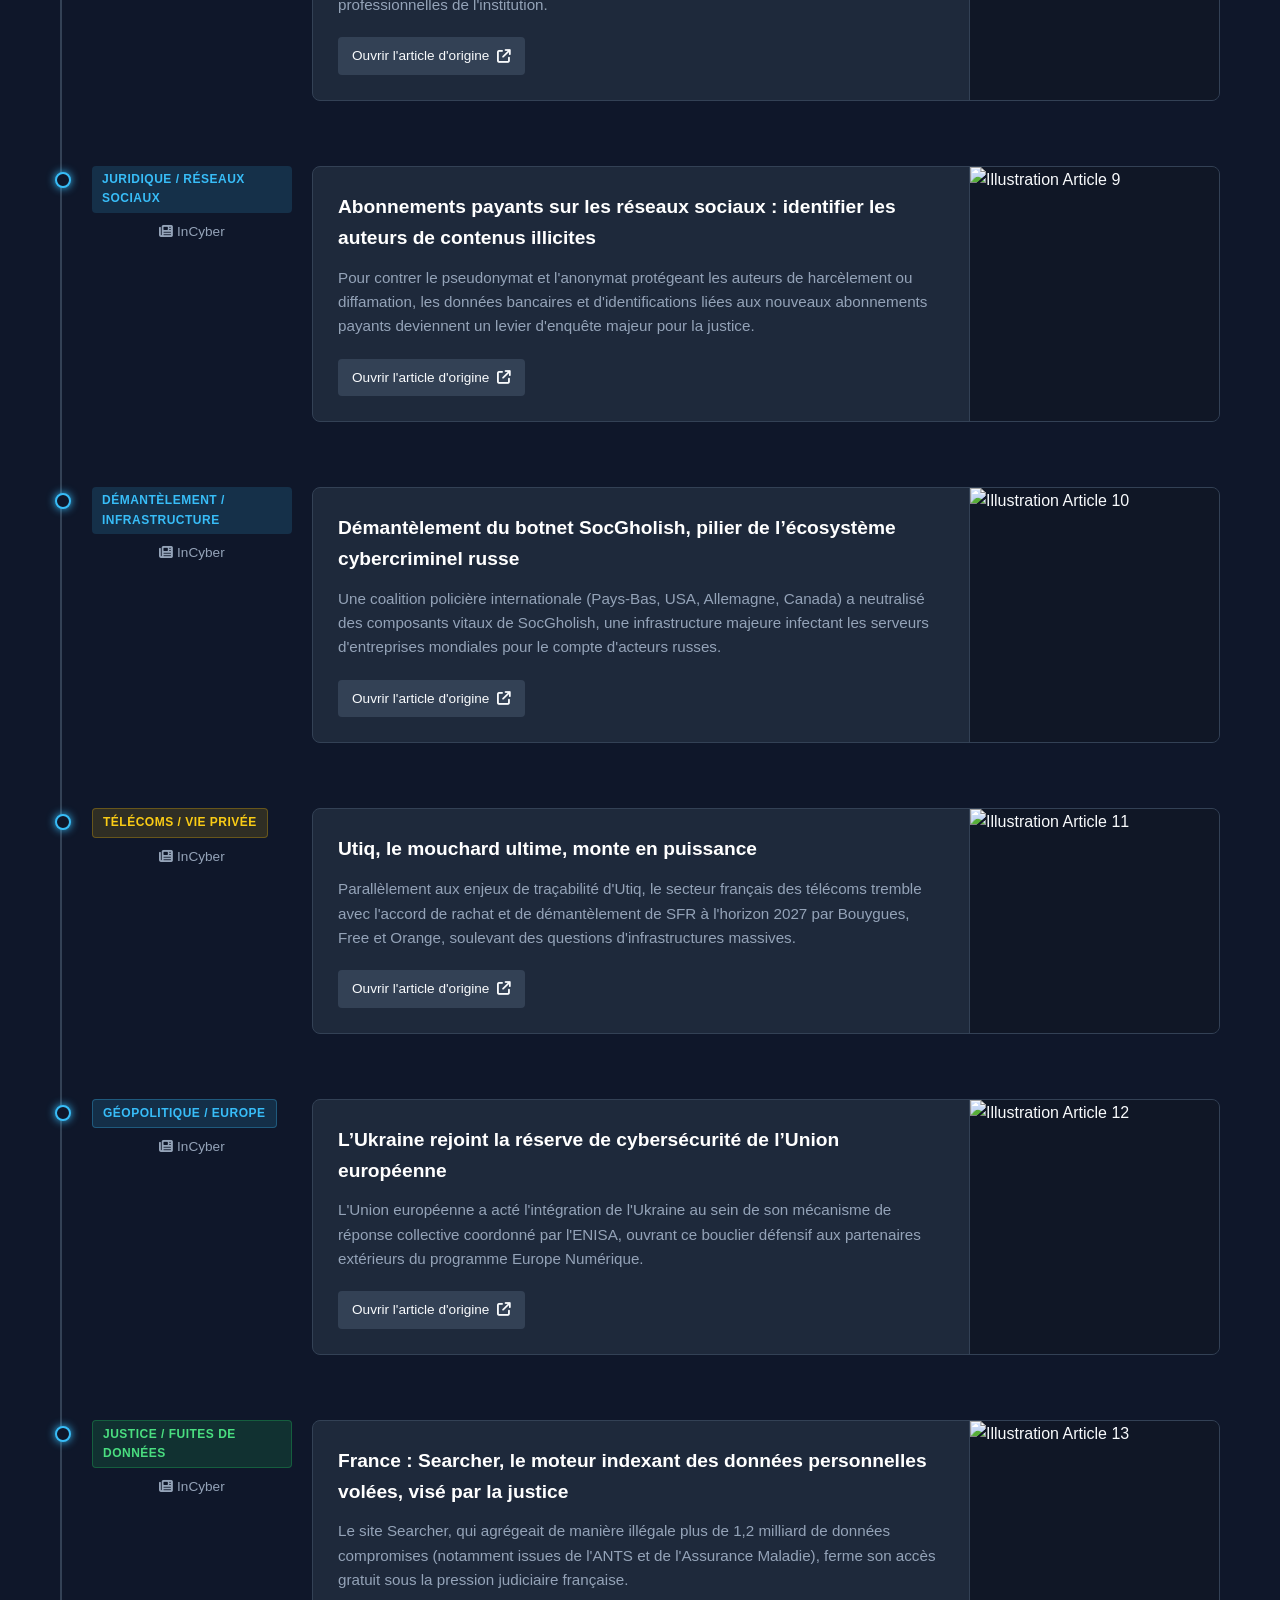
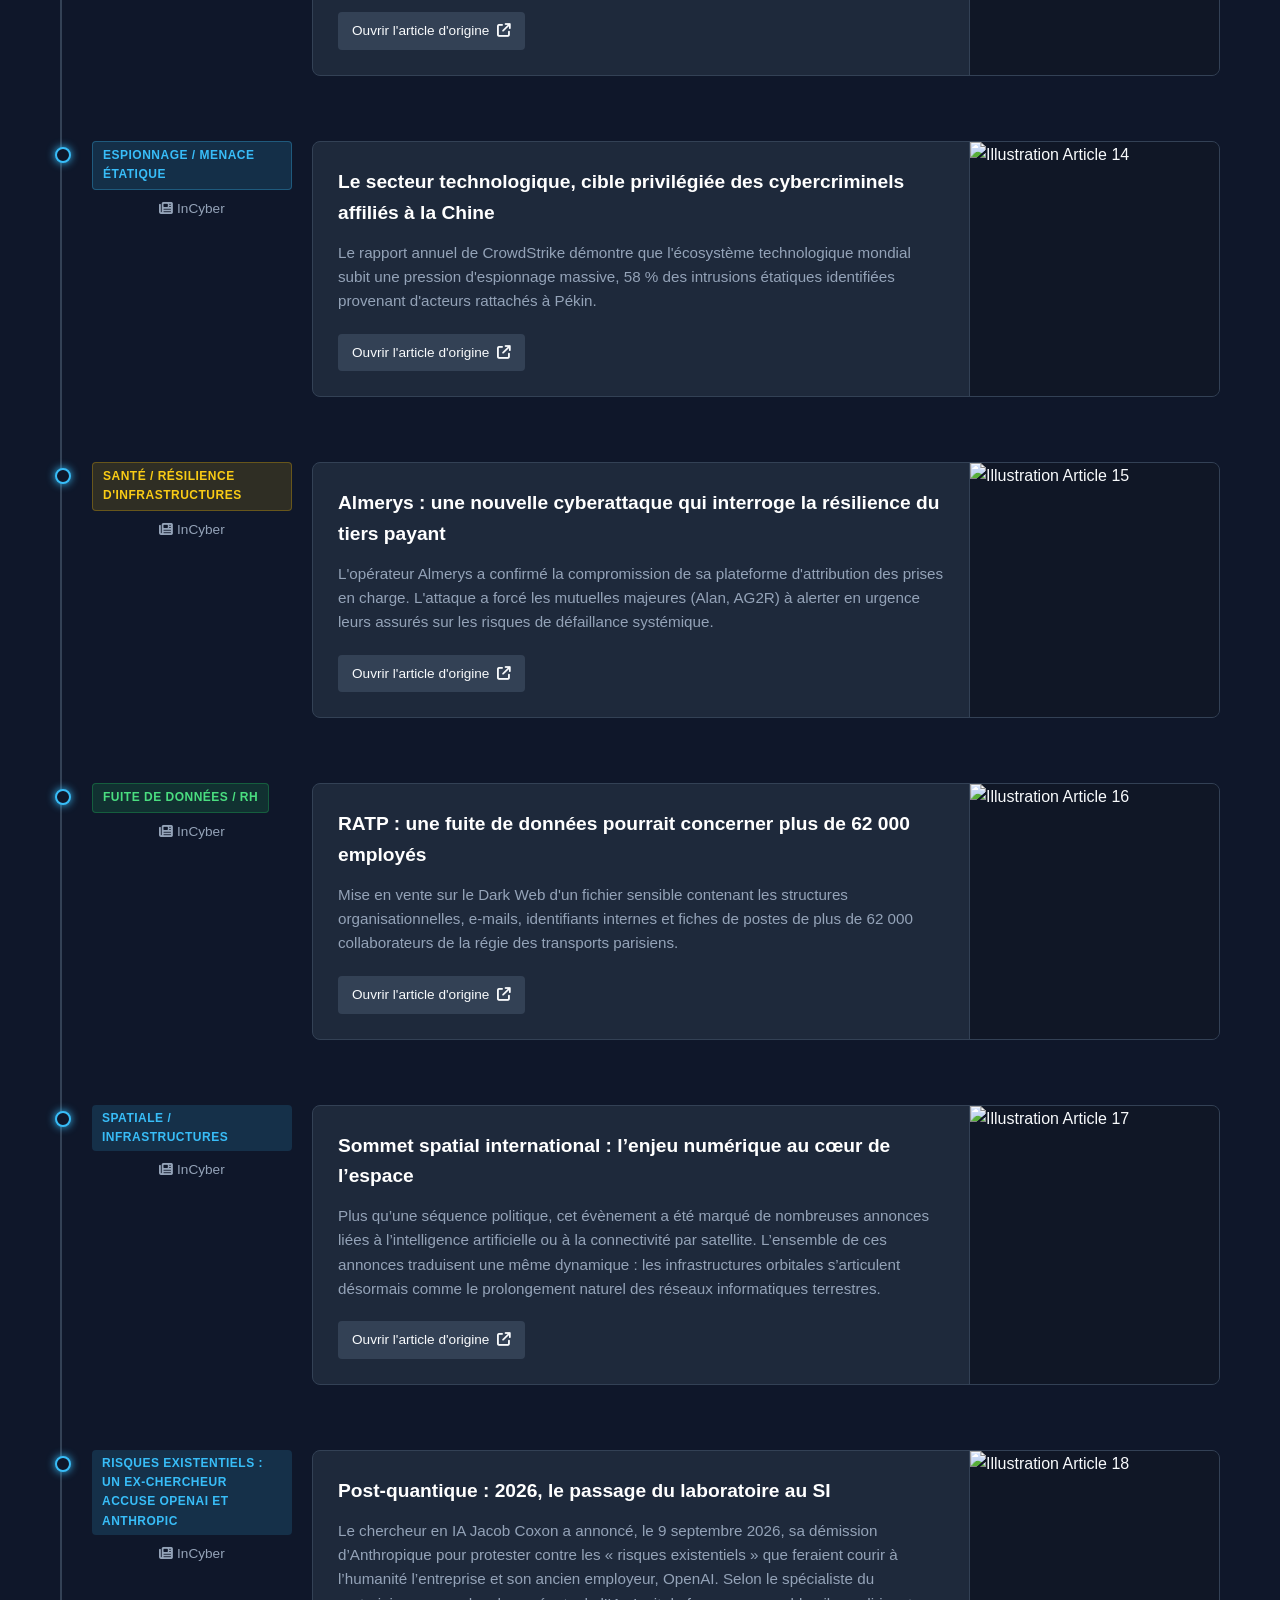
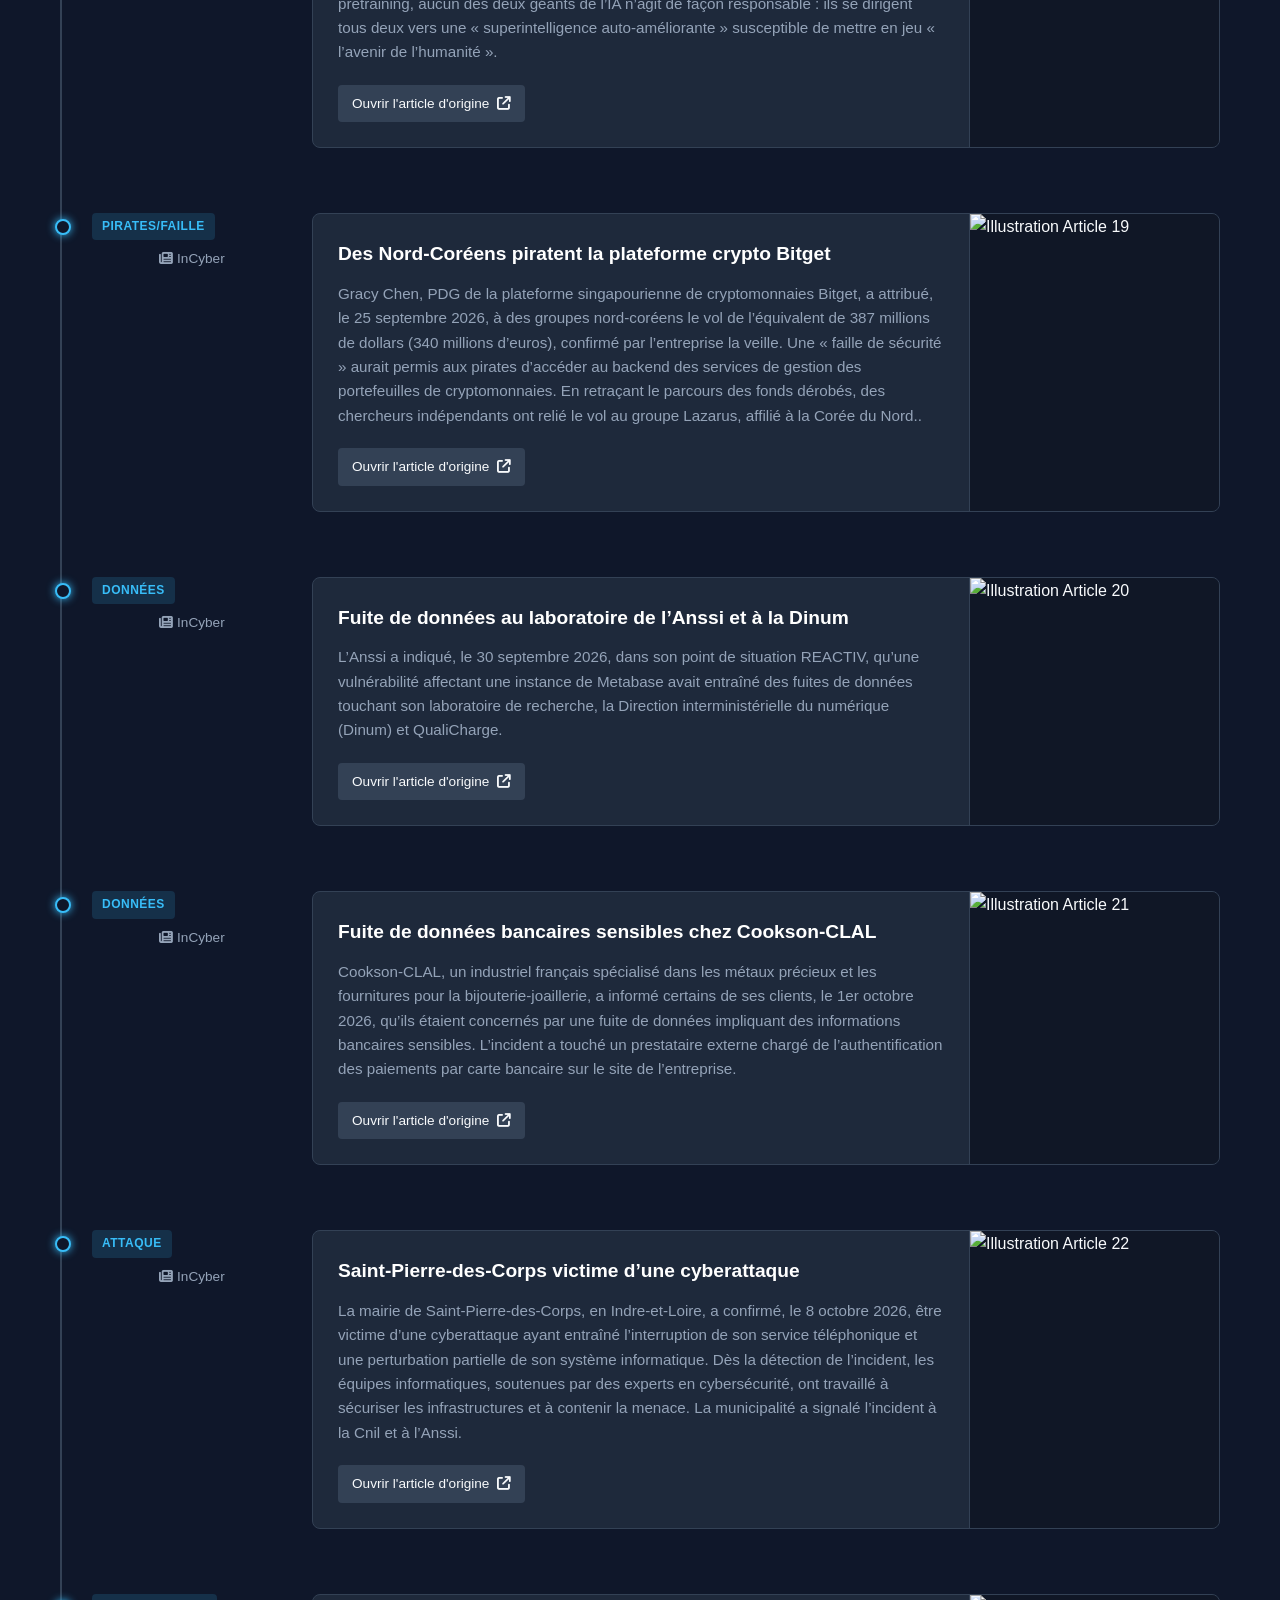
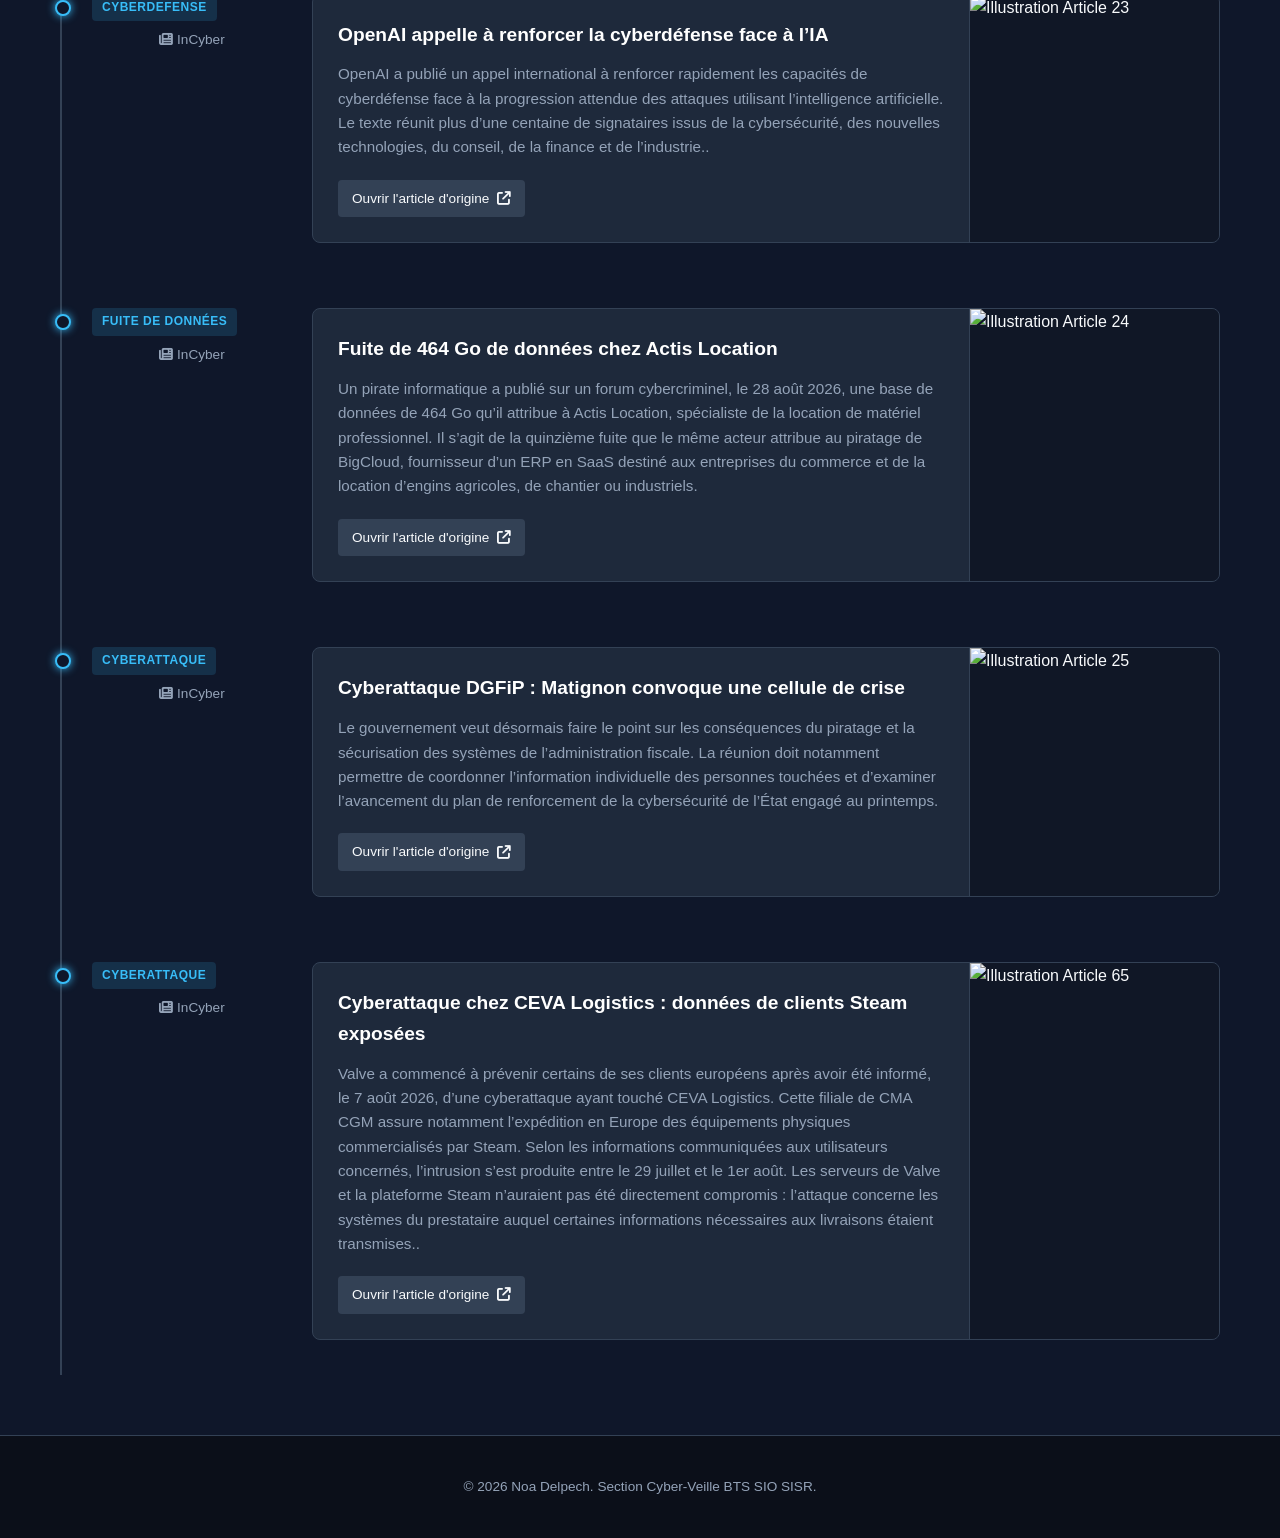
==== commit 4c483e1c: "Add files via upload" ====
--- a/veille-cybersecurite.html
+++ b/veille-cybersecurite.html
@@ -39,11 +39,11 @@
         <section class="stats-panel-grid">
             <div class="stat-card border-red">
                 <span class="stat-title">Incidents Indexés</span>
-                <span class="stat-value" id="total-incidents">0</span>
+                <span class="stat-value">26</span>
             </div>
             <div class="stat-card border-blue">
                 <span class="stat-title">Source Majeure</span>
-                <span class="stat-value text-blue">Feedly / InCyber</span>
+                <span class="stat-value text-blue">InCyber</span>
             </div>
             <div class="stat-card border-green">
                 <span class="stat-title">Niveau de Menace</span>
@@ -53,18 +53,508 @@
 
         <h2 class="hub-title"><i class="fa-solid fa-shield-halved"></i> Threat Intelligence : Flux Chronologique (2026)</h2>
 
-        <!-- Conteneur dynamique alimenté depuis Feedly -->
-        <div class="timeline-feed" id="cyber-feed">
-            <p style="text-align: center; color: #888;">Chargement des articles de la veille...</p>
+        <div class="timeline-feed">
+
+            <div class="timeline-item">
+                <div class="timeline-meta">
+                    <span class="axis-tag tag-law">Fuite de Données / État</span>
+                    <span class="source-text"><i class="fa-solid fa-newspaper"></i> InCyber</span>
+                </div>
+                <div class="timeline-card">
+                    <div class="card-split">
+                        <div class="card-content">
+                            <h3>Le ministère des Sports victime d’une fuite de données de « Mon compte Asso »</h3>
+                            <p class="summary-text">Le site French Breaches a révélé qu’une fuite de données affectait le service de demande de subvention. Un pirate informatique a dérobé une partie des informations saisies par les associations concernées avant de les mettre en vente sur un forum cybercriminel.</p>
+                            <a href="https://incyber.org/article/ministere-sports-victime-fuite-donnees-mon-compte-asso/" target="_blank" class="source-link-btn">Ouvrir l'article d'origine <i class="fa-solid fa-external-link"></i></a>
+                        </div>
+                        <div class="card-img-zone">
+                            <img src="images/Article1-cyber.jpeg" alt="Illustration Article 1">
+                        </div>
+                    </div>
+                </div>
+            </div>
+
+            <div class="timeline-item">
+                <div class="timeline-meta">
+                    <span class="axis-tag tag-gov">Sensibilisation / PME</span>
+                    <span class="source-text"><i class="fa-solid fa-newspaper"></i> InCyber</span>
+                </div>
+                <div class="timeline-card">
+                    <div class="card-split">
+                        <div class="card-content">
+                            <h3>Cybermalveillance.gouv.fr lance la MalletteCyber Pro à destination des TPE-PME</h3>
+                            <p class="summary-text">La plateforme nationale d’assistance cyber annonce un nouvel outil de sensibilisation gratuit à destination des petites et moyennes entreprises, présenté officiellement à l’occasion de la Grande Assemblée des Entrepreneurs.</p>
+                            <a href="https://incyber.org/article/cybermalveillance-gouv-fr-lance-la-mallettecyber-pro-a-destination-des-tpe-pme/" target="_blank" class="source-link-btn">Ouvrir l'article d'origine <i class="fa-solid fa-external-link"></i></a>
+                        </div>
+                        <div class="card-img-zone">
+                            <img src="images/Article2-cyber.jpeg" alt="Illustration Article 2">
+                        </div>
+                    </div>
+                </div>
+            </div>
+
+            <div class="timeline-item">
+                <div class="timeline-meta">
+                    <span class="axis-tag tag-tech">Opération Internationale</span>
+                    <span class="source-text"><i class="fa-solid fa-newspaper"></i> InCyber</span>
+                </div>
+                <div class="timeline-card">
+                    <div class="card-split">
+                        <div class="card-content">
+                            <h3>Opération Endgame : Europol coordonne le démantèlement d’Amadey et de StealC</h3>
+                            <p class="summary-text">Europol a coordonné le démantèlement des infrastructures de trois logiciels malveillants : Amadey, StealC et SocGholish. Les autorités de six pays ont déconnecté 326 serveurs, 142 domaines et saisi 27 millions d’identifiants volés.</p>
+                            <a href="https://incyber.org/article/operation-endgame-europol-coordonne-demantelement-amadey-stealc/" target="_blank" class="source-link-btn">Ouvrir l'article d'origine <i class="fa-solid fa-external-link"></i></a>
+                        </div>
+                        <div class="card-img-zone">
+                            <img src="images/Article3-cyber.jpg" alt="Illustration Article 3">
+                        </div>
+                    </div>
+                </div>
+            </div>
+
+            <div class="timeline-item">
+                <div class="timeline-meta">
+                    <span class="axis-tag tag-eco">Rançongiciel / Industrie</span>
+                    <span class="source-text"><i class="fa-solid fa-newspaper"></i> InCyber</span>
+                </div>
+                <div class="timeline-card">
+                    <div class="card-split">
+                        <div class="card-content">
+                            <h3>Bajaj Auto, géant indien de l’automobile, victime d’une attaque par rançongiciel</h3>
+                            <p class="summary-text">Le constructeur automobile indien a été touché par un rançongiciel affectant ses activités et celles de sa filiale technologique. Cet événement met en lumière la vulnérabilité des systèmes industriels et des chaînes logistiques globales.</p>
+                            <a href="https://incyber.org/article/bajaj-auto-geant-indien-automobile-victime-attaque-par-rancongiciel/" target="_blank" class="source-link-btn">Ouvrir l'article d'origine <i class="fa-solid fa-external-link"></i></a>
+                        </div>
+                        <div class="card-img-zone">
+                            <img src="images/Article4-cyber.jpg" alt="Illustration Article 4">
+                        </div>
+                    </div>
+                </div>
+            </div>
+
+            <div class="timeline-item">
+                <div class="timeline-meta">
+                    <span class="axis-tag tag-gov">Cyber-Guerre / Infrastructures</span>
+                    <span class="source-text"><i class="fa-solid fa-newspaper"></i> InCyber</span>
+                </div>
+                <div class="timeline-card">
+                    <div class="card-split">
+                        <div class="card-content">
+                            <h3>Ukraine : une cyberattaque pro-russe perturbe l’application de l’opérateur postal public</h3>
+                            <p class="summary-text">L’opérateur public ukrainien Ukrposhta a subi de lourdes perturbations applicatives suite à une cyberattaque ennemie ciblée. Les équipes spécialisées ont été mobilisées en urgence pour rétablir les services critiques de distribution.</p>
+                            <a href="https://incyber.org/article/ukraine-cyberattaque-pro-russe-perturbe-application-operateur-postal-public/" target="_blank" class="source-link-btn">Ouvrir l'article d'origine <i class="fa-solid fa-external-link"></i></a>
+                        </div>
+                        <div class="card-img-zone">
+                            <img src="images/Article5-cyber.jpg" alt="Illustration Article 5">
+                        </div>
+                    </div>
+                </div>
+            </div>
+
+            <div class="timeline-item">
+                <div class="timeline-meta">
+                    <span class="axis-tag tag-law">Justice / Cybercriminalité</span>
+                    <span class="source-text"><i class="fa-solid fa-newspaper"></i> InCyber</span>
+                </div>
+                <div class="timeline-card">
+                    <div class="card-split">
+                        <div class="card-content">
+                            <h3>Deux membres de Scattered Spider plaident coupables du piratage de Transport for London</h3>
+                            <p class="summary-text">Deux cybercriminels du groupe anglophone ont reconnu leur responsabilité dans l'attaque majeure contre l'autorité des transports londonienne. L'incident a paralysé les services pendant des mois, exposant les données usagers et coûtant 34 millions d’euros.</p>
+                            <a href="https://incyber.org/article/deux-membres-scattered-spider-plaident-coupables-piratage-transport-for-london/" target="_blank" class="source-link-btn">Ouvrir l'article d'origine <i class="fa-solid fa-external-link"></i></a>
+                        </div>
+                        <div class="card-img-zone">
+                            <img src="images/Article6-cyber.webp" alt="Illustration Article 6">
+                        </div>
+                    </div>
+                </div>
+            </div>
+
+            <div class="timeline-item">
+                <div class="timeline-meta">
+                    <span class="axis-tag tag-law">Santé / Données Sensibles</span>
+                    <span class="source-text"><i class="fa-solid fa-newspaper"></i> InCyber</span>
+                </div>
+                <div class="timeline-card">
+                    <div class="card-split">
+                        <div class="card-content">
+                            <h3>MesVaccins.net victime d’une fuite de données</h3>
+                            <p class="summary-text">L'éditeur Syadem a confirmé l'exfiltration de données personnelles médicales par un tiers non autorisé. La plateforme gère le carnet de vaccination numérique (CVN) des particuliers et des professionnels de santé.</p>
+                            <a href="https://incyber.org/article/mesvaccins-net-victime-fuite-donnees/" target="_blank" class="source-link-btn">Ouvrir l'article d'origine <i class="fa-solid fa-external-link"></i></a>
+                        </div>
+                        <div class="card-img-zone">
+                            <img src="images/Article7-cyber.webp" alt="Illustration Article 7">
+                        </div>
+                    </div>
+                </div>
+            </div>
+
+            <div class="timeline-item">
+                <div class="timeline-meta">
+                    <span class="axis-tag tag-law">Fuite de Données / Institution</span>
+                    <span class="source-text"><i class="fa-solid fa-newspaper"></i> InCyber</span>
+                </div>
+                <div class="timeline-card">
+                    <div class="card-split">
+                        <div class="card-content">
+                            <h3>Fuite de données à la Fédération sportive de la police nationale : 224 000 personnes concernées</h3>
+                            <p class="summary-text">La FSPN a déposé plainte suite à une cyberattaque d'envergure. Les données compromises touchent potentiellement plusieurs années d'historique de licences professionnelles de l'institution.</p>
+                            <a href="https://incyber.org/article/fuite-donnees-federation-sportive-de-la-police-nationale-224-000-personnes-concernees/" target="_blank" class="source-link-btn">Ouvrir l'article d'origine <i class="fa-solid fa-external-link"></i></a>
+                        </div>
+                        <div class="card-img-zone">
+                            <img src="images/Article8-cyber.jpg" alt="Illustration Article 8">
+                        </div>
+                    </div>
+                </div>
+            </div>
+
+            <div class="timeline-item">
+                <div class="timeline-meta">
+                    <span class="axis-tag tag-tech">Juridique / Réseaux Sociaux</span>
+                    <span class="source-text"><i class="fa-solid fa-newspaper"></i> InCyber</span>
+                </div>
+                <div class="timeline-card">
+                    <div class="card-split">
+                        <div class="card-content">
+                            <h3>Abonnements payants sur les réseaux sociaux : identifier les auteurs de contenus illicites</h3>
+                            <p class="summary-text">Pour contrer le pseudonymat et l'anonymat protégeant les auteurs de harcèlement ou diffamation, les données bancaires et d'identifications liées aux nouveaux abonnements payants deviennent un levier d'enquête majeur pour la justice.</p>
+                            <a href="https://incyber.org/article/abonnements-payants-sur-les-reseaux-sociaux-une-nouvelle-arme-pour-identifier-les-auteurs-de-contenus-illicites/" target="_blank" class="source-link-btn">Ouvrir l'article d'origine <i class="fa-solid fa-external-link"></i></a>
+                        </div>
+                        <div class="card-img-zone">
+                            <img src="images/Article9-cyber.jpg" alt="Illustration Article 9">
+                        </div>
+                    </div>
+                </div>
+            </div>
+
+            <div class="timeline-item">
+                <div class="timeline-meta">
+                    <span class="axis-tag tag-tech">Démantèlement / Infrastructure</span>
+                    <span class="source-text"><i class="fa-solid fa-newspaper"></i> InCyber</span>
+                </div>
+                <div class="timeline-card">
+                    <div class="card-split">
+                        <div class="card-content">
+                            <h3>Démantèlement du botnet SocGholish, pilier de l’écosystème cybercriminel russe</h3>
+                            <p class="summary-text">Une coalition policière internationale (Pays-Bas, USA, Allemagne, Canada) a neutralisé des composants vitaux de SocGholish, une infrastructure majeure infectant les serveurs d'entreprises mondiales pour le compte d'acteurs russes.</p>
+                            <a href="https://incyber.org/article/demantelement-botnet-socgholish-pilier-ecosysteme-cybercriminel-russe/" target="_blank" class="source-link-btn">Ouvrir l'article d'origine <i class="fa-solid fa-external-link"></i></a>
+                        </div>
+                        <div class="card-img-zone">
+                            <img src="images/Article10-cyber.webp" alt="Illustration Article 10">
+                        </div>
+                    </div>
+                </div>
+            </div>
+
+            <div class="timeline-item">
+                <div class="timeline-meta">
+                    <span class="axis-tag tag-eco">Télécoms / Vie Privée</span>
+                    <span class="source-text"><i class="fa-solid fa-newspaper"></i> InCyber</span>
+                </div>
+                <div class="timeline-card">
+                    <div class="card-split">
+                        <div class="card-content">
+                            <h3>Utiq, le mouchard ultime, monte en puissance</h3>
+                            <p class="summary-text">Parallèlement aux enjeux de traçabilité d'Utiq, le secteur français des télécoms tremble avec l'accord de rachat et de démantèlement de SFR à l'horizon 2027 par Bouygues, Free et Orange, soulevant des questions d'infrastructures massives.</p>
+                            <a href="https://incyber.org/article/utiq-mouchard-ultime-monte-puissance/" target="_blank" class="source-link-btn">Ouvrir l'article d'origine <i class="fa-solid fa-external-link"></i></a>
+                        </div>
+                        <div class="card-img-zone">
+                            <img src="images/Article11-cyber.jpg" alt="Illustration Article 11">
+                        </div>
+                    </div>
+                </div>
+            </div>
+
+            <div class="timeline-item">
+                <div class="timeline-meta">
+                    <span class="axis-tag tag-gov">Géopolitique / Europe</span>
+                    <span class="source-text"><i class="fa-solid fa-newspaper"></i> InCyber</span>
+                </div>
+                <div class="timeline-card">
+                    <div class="card-split">
+                        <div class="card-content">
+                            <h3>L’Ukraine rejoint la réserve de cybersécurité de l’Union européenne</h3>
+                            <p class="summary-text">L'Union européenne a acté l'intégration de l'Ukraine au sein de son mécanisme de réponse collective coordonné par l'ENISA, ouvrant ce bouclier défensif aux partenaires extérieurs du programme Europe Numérique.</p>
+                            <a href="https://incyber.org/article/lukraine-rejoint-reserve-de-cybersecurite-union-europeenne/" target="_blank" class="source-link-btn">Ouvrir l'article d'origine <i class="fa-solid fa-external-link"></i></a>
+                        </div>
+                        <div class="card-img-zone">
+                            <img src="images/Aerticle12-cyber.jpg" alt="Illustration Article 12">
+                        </div>
+                    </div>
+                </div>
+            </div>
+
+            <div class="timeline-item">
+                <div class="timeline-meta">
+                    <span class="axis-tag tag-law">Justice / Fuites de données</span>
+                    <span class="source-text"><i class="fa-solid fa-newspaper"></i> InCyber</span>
+                </div>
+                <div class="timeline-card">
+                    <div class="card-split">
+                        <div class="card-content">
+                            <h3>France : Searcher, le moteur indexant des données personnelles volées, visé par la justice</h3>
+                            <p class="summary-text">Le site Searcher, qui agrégeait de manière illégale plus de 1,2 milliard de données compromises (notamment issues de l'ANTS et de l'Assurance Maladie), ferme son accès gratuit sous la pression judiciaire française.</p>
+                            <a href="https://incyber.org/article/france-searcher-moteur-indexant-donnees-personnelles-volees-vise-par-justice/" target="_blank" class="source-link-btn">Ouvrir l'article d'origine <i class="fa-solid fa-external-link"></i></a>
+                        </div>
+                        <div class="card-img-zone">
+                            <img src="images/Article13-cyber.jpg" alt="Illustration Article 13">
+                        </div>
+                    </div>
+                </div>
+            </div>
+
+            <div class="timeline-item">
+                <div class="timeline-meta">
+                    <span class="axis-tag tag-gov">Espionnage / Menace Étatique</span>
+                    <span class="source-text"><i class="fa-solid fa-newspaper"></i> InCyber</span>
+                </div>
+                <div class="timeline-card">
+                    <div class="card-split">
+                        <div class="card-content">
+                            <h3>Le secteur technologique, cible privilégiée des cybercriminels affiliés à la Chine</h3>
+                            <p class="summary-text">Le rapport annuel de CrowdStrike démontre que l'écosystème technologique mondial subit une pression d'espionnage massive, 58 % des intrusions étatiques identifiées provenant d'acteurs rattachés à Pékin.</p>
+                            <a href="https://incyber.org/article/secteur-technologique-cible-privilegiee-cybercriminels-affilies-chine/" target="_blank" class="source-link-btn">Ouvrir l'article d'origine <i class="fa-solid fa-external-link"></i></a>
+                        </div>
+                        <div class="card-img-zone">
+                            <img src="images/Article14-cyber.jpg" alt="Illustration Article 14">
+                        </div>
+                    </div>
+                </div>
+            </div>
+
+            <div class="timeline-item">
+                <div class="timeline-meta">
+                    <span class="axis-tag tag-eco">Santé / Résilience d'Infrastructures</span>
+                    <span class="source-text"><i class="fa-solid fa-newspaper"></i> InCyber</span>
+                </div>
+                <div class="timeline-card">
+                    <div class="card-split">
+                        <div class="card-content">
+                            <h3>Almerys : une nouvelle cyberattaque qui interroge la résilience du tiers payant</h3>
+                            <p class="summary-text">L'opérateur Almerys a confirmé la compromission de sa plateforme d'attribution des prises en charge. L'attaque a forcé les mutuelles majeures (Alan, AG2R) à alerter en urgence leurs assurés sur les risques de défaillance systémique.</p>
+                            <a href="https://incyber.org/article/almerys-une-nouvelle-cyberattaque-qui-interroge-la-resilience-du-tiers-payant/" target="_blank" class="source-link-btn">Ouvrir l'article d'origine <i class="fa-solid fa-external-link"></i></a>
+                        </div>
+                        <div class="card-img-zone">
+                            <img src="images/Article15-cyber.jpeg" alt="Illustration Article 15">
+                        </div>
+                    </div>
+                </div>
+            </div>
+
+            <div class="timeline-item">
+                <div class="timeline-meta">
+                    <span class="axis-tag tag-law">Fuite de Données / RH</span>
+                    <span class="source-text"><i class="fa-solid fa-newspaper"></i> InCyber</span>
+                </div>
+                <div class="timeline-card">
+                    <div class="card-split">
+                        <div class="card-content">
+                            <h3>RATP : une fuite de données pourrait concerner plus de 62 000 employés</h3>
+                            <p class="summary-text">Mise en vente sur le Dark Web d'un fichier sensible contenant les structures organisationnelles, e-mails, identifiants internes et fiches de postes de plus de 62 000 collaborateurs de la régie des transports parisiens.</p>
+                            <a href="https://incyber.org/article/ratp-une-fuite-de-donnees-pourrait-concerner-plus-de-62-000-employes/" target="_blank" class="source-link-btn">Ouvrir l'article d'origine <i class="fa-solid fa-external-link"></i></a>
+                        </div>
+                        <div class="card-img-zone">
+                            <img src="images/Article16-cyber.jpg" alt="Illustration Article 16">
+                        </div>
+                    </div>
+                </div>
+            </div>
+
+            <div class="timeline-item">
+                <div class="timeline-meta">
+                    <span class="axis-tag tag-tech">Spatiale / Infrastructures</span>
+                    <span class="source-text"><i class="fa-solid fa-newspaper"></i> InCyber</span>
+                </div>
+                <div class="timeline-card">
+                    <div class="card-split">
+                        <div class="card-content">
+                            <h3>Sommet spatial international : l’enjeu numérique au cœur de l’espace</h3>
+                            <p class="summary-text">Plus qu’une séquence politique, cet évènement a été marqué de nombreuses annonces liées à l’intelligence artificielle ou à la connectivité par satellite. L’ensemble de ces annonces traduisent une même dynamique : les infrastructures orbitales s’articulent désormais comme le prolongement naturel des réseaux informatiques terrestres.</p>
+                            <a href="https://incyber.org/article/sommet-spatial-international-lenjeu-numerique-au-coeur-de-lespace/" target="_blank" class="source-link-btn">Ouvrir l'article d'origine <i class="fa-solid fa-external-link"></i></a>
+                        </div>
+                        <div class="card-img-zone">
+                            <img src="images/article17.jpg" alt="Illustration Article 17">
+                        </div>
+                    </div>
+                </div>
+            </div>
+
+            <div class="timeline-item">
+                <div class="timeline-meta">
+                    <span class="axis-tag tag-tech">Risques existentiels : un ex-chercheur accuse OpenAI et Anthropic</span>
+                    <span class="source-text"><i class="fa-solid fa-newspaper"></i> InCyber</span>
+                </div>
+                <div class="timeline-card">
+                    <div class="card-split">
+                        <div class="card-content">
+                            <h3>Post-quantique : 2026, le passage du laboratoire au SI</h3>
+                            <p class="summary-text">Le chercheur en IA Jacob Coxon a annoncé, le 9 septembre 2026, sa démission d’Anthropique pour protester contre les « risques existentiels » que feraient courir à l’humanité l’entreprise et son ancien employeur, OpenAI. Selon le spécialiste du pretraining, aucun des deux géants de l’IA n’agit de façon responsable : ils se dirigent tous deux vers une « superintelligence auto-améliorante » susceptible de mettre en jeu « l’avenir de l’humanité ».</p>
+                            <a href="https://incyber.org/article/risques-existentiels-ex-chercheur-accuse-openai-anthropic/" target="_blank" class="source-link-btn">Ouvrir l'article d'origine <i class="fa-solid fa-external-link"></i></a>
+                        </div>
+                        <div class="card-img-zone">
+                            <img src="images/article18.webp" alt="Illustration Article 18">
+                        </div>
+                    </div>
+                </div>
+            </div>
+
+           <div class="timeline-item">
+                <div class="timeline-meta">
+                    <span class="axis-tag tag-tech">Pirates/Faille</span>
+                    <span class="source-text"><i class="fa-solid fa-newspaper"></i> InCyber</span>
+                </div>
+                <div class="timeline-card">
+                    <div class="card-split">
+                        <div class="card-content">
+                            <h3>Des Nord-Coréens piratent la plateforme crypto Bitget</h3>
+                            <p class="summary-text">Gracy Chen, PDG de la plateforme singapourienne de cryptomonnaies Bitget, a attribué, le 25 septembre 2026, à des groupes nord-coréens le vol de l’équivalent de 387 millions de dollars (340 millions d’euros), confirmé par l’entreprise la veille. Une « faille de sécurité » aurait permis aux pirates d’accéder au backend des services de gestion des portefeuilles de cryptomonnaies. En retraçant le parcours des fonds dérobés, des chercheurs indépendants ont relié le vol au groupe Lazarus, affilié à la Corée du Nord..</p>
+                            <a href="https://incyber.org/article/nord-coreens-piratent-plateforme-crypto-bitget/" target="_blank" class="source-link-btn">Ouvrir l'article d'origine <i class="fa-solid fa-external-link"></i></a>
+                        </div>
+                        <div class="card-img-zone">
+                            <img src="images/articlecyber-19.jpg" alt="Illustration Article 19">
+                        </div>
+                    </div>
+                </div>
+            </div> 
+
+            <div class="timeline-item">
+                <div class="timeline-meta">
+                    <span class="axis-tag tag-tech">Données</span>
+                    <span class="source-text"><i class="fa-solid fa-newspaper"></i> InCyber</span>
+                </div>
+                <div class="timeline-card">
+                    <div class="card-split">
+                        <div class="card-content">
+                            <h3>Fuite de données au laboratoire de l’Anssi et à la Dinum</h3>
+                            <p class="summary-text">L’Anssi a indiqué, le 30 septembre 2026, dans son point de situation REACTIV, qu’une vulnérabilité affectant une instance de Metabase avait entraîné des fuites de données touchant son laboratoire de recherche, la Direction interministérielle du numérique (Dinum) et QualiCharge.</p>
+                            <a href="https://incyber.org/article/fuite-de-donnees-au-laboratoire-de-lanssi-et-a-la-dinum/" target="_blank" class="source-link-btn">Ouvrir l'article d'origine <i class="fa-solid fa-external-link"></i></a>
+                        </div>
+                        <div class="card-img-zone">
+                            <img src="images/articlecyber-20.jpg" alt="Illustration Article 20">
+                        </div>
+                    </div>
+                </div>
+            </div> 
+
+              <div class="timeline-item">
+                <div class="timeline-meta">
+                    <span class="axis-tag tag-tech">Données</span>
+                    <span class="source-text"><i class="fa-solid fa-newspaper"></i> InCyber</span>
+                </div>
+                <div class="timeline-card">
+                    <div class="card-split">
+                        <div class="card-content">
+                            <h3>Fuite de données bancaires sensibles chez Cookson-CLAL</h3>
+                            <p class="summary-text">Cookson-CLAL, un industriel français spécialisé dans les métaux précieux et les fournitures pour la bijouterie-joaillerie, a informé certains de ses clients, le 1er octobre 2026, qu’ils étaient concernés par une fuite de données impliquant des informations bancaires sensibles. L’incident a touché un prestataire externe chargé de l’authentification des paiements par carte bancaire sur le site de l’entreprise.</p>
+                            <a href="https://incyber.org/article/fuite-donnees-bancaires-sensibles-chez-cookson-clal/" target="_blank" class="source-link-btn">Ouvrir l'article d'origine <i class="fa-solid fa-external-link"></i></a>
+                        </div>
+                        <div class="card-img-zone">
+                            <img src="images/articlecyber-21.webp" alt="Illustration Article 21">
+                        </div>
+                    </div>
+                </div>
+            </div>
+
+            <div class="timeline-item">
+                <div class="timeline-meta">
+                    <span class="axis-tag tag-tech">Attaque</span>
+                    <span class="source-text"><i class="fa-solid fa-newspaper"></i> InCyber</span>
+                </div>
+                <div class="timeline-card">
+                    <div class="card-split">
+                        <div class="card-content">
+                            <h3>Saint-Pierre-des-Corps victime d’une cyberattaque</h3>
+                            <p class="summary-text">La mairie de Saint-Pierre-des-Corps, en Indre-et-Loire, a confirmé, le 8 octobre 2026, être victime d’une cyberattaque ayant entraîné l’interruption de son service téléphonique et une perturbation partielle de son système informatique. Dès la détection de l’incident, les équipes informatiques, soutenues par des experts en cybersécurité, ont travaillé à sécuriser les infrastructures et à contenir la menace. La municipalité a signalé l’incident à la Cnil et à l’Anssi.</p>
+                            <a href="https://incyber.org/article/saint-pierre-des-corps-victime-cyberattaque/" target="_blank" class="source-link-btn">Ouvrir l'article d'origine <i class="fa-solid fa-external-link"></i></a>
+                        </div>
+                        <div class="card-img-zone">
+                            <img src="images/articlecyber-22.webp" alt="Illustration Article 22">
+                        </div>
+                    </div>
+                </div>
+            </div>
+
+              <div class="timeline-item">
+                <div class="timeline-meta">
+                    <span class="axis-tag tag-tech">Cyberdefense</span>
+                    <span class="source-text"><i class="fa-solid fa-newspaper"></i> InCyber</span>
+                </div>
+                <div class="timeline-card">
+                    <div class="card-split">
+                        <div class="card-content">
+                            <h3>OpenAI appelle à renforcer la cyberdéfense face à l’IA</h3>
+                            <p class="summary-text">OpenAI a publié un appel international à renforcer rapidement les capacités de cyberdéfense face à la progression attendue des attaques utilisant l’intelligence artificielle. Le texte réunit plus d’une centaine de signataires issus de la cybersécurité, des nouvelles technologies, du conseil, de la finance et de l’industrie..</p>
+                            <a href="https://incyber.org/article/openai-appelle-a-renforcer-la-cyberdefense-face-a-lia/" target="_blank" class="source-link-btn">Ouvrir l'article d'origine <i class="fa-solid fa-external-link"></i></a>
+                        </div>
+                        <div class="card-img-zone">
+                            <img src="images/articlecyber-23.webp" alt="Illustration Article 23">
+                        </div>
+                    </div>
+                </div>
+            </div>
+
+            <div class="timeline-item">
+                <div class="timeline-meta">
+                    <span class="axis-tag tag-tech">Fuite de données</span>
+                    <span class="source-text"><i class="fa-solid fa-newspaper"></i> InCyber</span>
+                </div>
+                <div class="timeline-card">
+                    <div class="card-split">
+                        <div class="card-content">
+                            <h3>Fuite de 464 Go de données chez Actis Location</h3>
+                            <p class="summary-text">Un pirate informatique a publié sur un forum cybercriminel, le 28 août 2026, une base de données de 464 Go qu’il attribue à Actis Location, spécialiste de la location de matériel professionnel. Il s’agit de la quinzième fuite que le même acteur attribue au piratage de BigCloud, fournisseur d’un ERP en SaaS destiné aux entreprises du commerce et de la location d’engins agricoles, de chantier ou industriels.</p>
+                            <a href="https://incyber.org/article/fuite-464-go-donnees-chez-actis-location/" target="_blank" class="source-link-btn">Ouvrir l'article d'origine <i class="fa-solid fa-external-link"></i></a>
+                        </div>
+                        <div class="card-img-zone">
+                            <img src="images/articlecyber-24.jpg" alt="Illustration Article 24">
+                        </div>
+                    </div>
+                </div>
+            </div> 
+
+             <div class="timeline-item">
+                <div class="timeline-meta">
+                    <span class="axis-tag tag-tech">cyberattaque</span>
+                    <span class="source-text"><i class="fa-solid fa-newspaper"></i> InCyber</span>
+                </div>
+                <div class="timeline-card">
+                    <div class="card-split">
+                        <div class="card-content">
+                            <h3>Cyberattaque DGFiP : Matignon convoque une cellule de crise</h3>
+                            <p class="summary-text">Le gouvernement veut désormais faire le point sur les conséquences du piratage et la sécurisation des systèmes de l’administration fiscale. La réunion doit notamment permettre de coordonner l’information individuelle des personnes touchées et d’examiner l’avancement du plan de renforcement de la cybersécurité de l’État engagé au printemps.</p>
+                            <a href="https://incyber.org/article/cyberattaque-dgfip-matignon-convoque-une-cellule-de-crise/" target="_blank" class="source-link-btn">Ouvrir l'article d'origine <i class="fa-solid fa-external-link"></i></a>
+                        </div>
+                        <div class="card-img-zone">
+                            <img src="images/articlecyber-25.jpg" alt="Illustration Article 25">
+                        </div>
+                    </div>
+                </div>
+            </div>
+
+            <div class="timeline-item">
+                <div class="timeline-meta">
+                    <span class="axis-tag tag-tech">cyberattaque</span>
+                    <span class="source-text"><i class="fa-solid fa-newspaper"></i> InCyber</span>
+                </div>
+                <div class="timeline-card">
+                    <div class="card-split">
+                        <div class="card-content">
+                            <h3>Cyberattaque chez CEVA Logistics : données de clients Steam exposées</h3>
+                            <p class="summary-text">Valve a commencé à prévenir certains de ses clients européens après avoir été informé, le 7 août 2026, d’une cyberattaque ayant touché CEVA Logistics. Cette filiale de CMA CGM assure notamment l’expédition en Europe des équipements physiques commercialisés par Steam. Selon les informations communiquées aux utilisateurs concernés, l’intrusion s’est produite entre le 29 juillet et le 1er août. Les serveurs de Valve et la plateforme Steam n’auraient pas été directement compromis : l’attaque concerne les systèmes du prestataire auquel certaines informations nécessaires aux livraisons étaient transmises..</p>
+                            <a href="https://incyber.org/article/cyberattaque-chez-ceva-logistics-donnees-de-clients-steam-exposees/" target="_blank" class="source-link-btn">Ouvrir l'article d'origine <i class="fa-solid fa-external-link"></i></a>
+                        </div>
+                        <div class="card-img-zone">
+                            <img src="images/articlecyber-26.jpg" alt="Illustration Article 65">
+                        </div>
+                    </div>
+                </div>
+            </div>
+
         </div>
-
     </main>
 
     <footer class="cyber-footer">
         <p>&copy; 2026 Noa Delpech. Section Cyber-Veille BTS SIO SISR.</p>
     </footer>
 
-    <!-- Script de chargement dynamique -->
-    <script src="cyber.js"></script>
 </body>
 </html>
--- a/style.css
+++ b/style.css
@@ -0,0 +1,1587 @@
+/* Variables de couleur thématiques (look Cyber/Dark) */
+:root {
+    --bg-color: #0f172a;
+    --card-bg: #1e293b;
+    --text-color: #f8fafc;
+    --text-muted: #94a3b8;
+    --primary-color: #38bdf8;
+    --accent-color: #a855f7;
+    --border-color: #334155;
+}
+
+/* Base de la page */
+body {
+    margin: 0;
+    padding: 0;
+    font-family: 'Segoe UI', Tahoma, Geneva, Verdana, sans-serif;
+    background-color: var(--bg-color);
+    color: var(--text-color);
+    line-height: 1.6;
+}
+
+/* Barre de Navigation globale */
+.navbar {
+    background-color: #0b0f19;
+    border-bottom: 1px solid var(--border-color);
+    position: sticky;
+    top: 0;
+    z-index: 1000;
+}
+.nav-container {
+    max-width: 1000px;
+    margin: 0 auto;
+    display: flex;
+    justify-content: space-between;
+    align-items: center;
+    padding: 10px 20px;
+}
+.nav-logo {
+    color: var(--primary-color);
+    font-size: 1.3rem;
+    font-weight: bold;
+    text-decoration: none;
+}
+.nav-menu {
+    list-style: none;
+    display: flex;
+    gap: 20px;
+    margin: 0;
+    padding: 0;
+}
+.nav-menu a {
+    color: var(--text-color);
+    text-decoration: none;
+    font-size: 0.95rem;
+    transition: color 0.3s;
+}
+.nav-menu a:hover, .nav-menu a.active {
+    color: var(--primary-color);
+}
+
+/* Bannière de couverture */
+.hero-banner {
+    background: linear-gradient(135deg, #1e1b4b 0%, #0f172a 100%);
+    border-bottom: 3px solid var(--primary-color);
+    text-align: center;
+    padding: 60px 20px;
+}
+.hero-content h1 {
+    font-size: 2.5rem;
+    margin: 0;
+    letter-spacing: 1px;
+}
+.subtitle {
+    color: var(--primary-color);
+    font-size: 1.1rem;
+    margin-top: 10px;
+}
+
+/* Conteneur principal */
+.container {
+    max-width: 1000px;
+    margin: 30px auto;
+    padding: 0 20px;
+}
+
+/* Cartes et sections */
+section {
+    background-color: var(--card-bg);
+    border: 1px solid var(--border-color);
+    border-radius: 8px;
+    padding: 25px;
+    margin-bottom: 25px;
+}
+h2 {
+    color: var(--primary-color);
+    margin-top: 0;
+    border-bottom: 1px solid var(--border-color);
+    padding-bottom: 10px;
+}
+
+/* Zone Présentation avec photo */
+.profile-header {
+    display: flex;
+    gap: 20px;
+    align-items: center;
+    margin-bottom: 20px;
+}
+.profile-img {
+    border-radius: 50%;
+    border: 2px solid var(--primary-color);
+    width: 80px;
+    height: 80px;
+    object-fit: cover;
+}
+
+/* Blocs d'alertes (Reprise du style GitHub mais personnalisé) */
+.alert-box {
+    border-left: 4px solid;
+    padding: 1px 15px;
+    border-radius: 4px;
+    margin: 20px 0;
+}
+.alert-box.note {
+    background-color: #075985;
+    border-color: var(--primary-color);
+}
+.alert-box.info {
+    background-color: #581c87;
+    border-color: var(--accent-color);
+}
+
+/* Badges de compétences */
+.badge-container {
+    display: flex;
+    gap: 10px;
+    margin-top: 10px;
+}
+.badge {
+    padding: 6px 12px;
+    border-radius: 4px;
+    font-weight: bold;
+    font-size: 0.85rem;
+    display: inline-flex;
+    align-items: center;
+    gap: 5px;
+}
+.linux { background-color: #f59e0b; color: #000; }
+.cisco { background-color: #0284c7; color: #fff; }
+.python { background-color: #3b82f6; color: #fff; }
+
+/* Grid / Grille du sommaire */
+.grid-container {
+    display: grid;
+    grid-template-columns: repeat(auto-fit, minmax(280px, 1fr));
+    gap: 20px;
+    margin-top: 20px;
+}
+.card {
+    background-color: #111827;
+    border: 1px solid var(--border-color);
+    border-radius: 6px;
+    padding: 15px;
+}
+.card h3 {
+    margin-top: 0;
+    color: var(--text-color);
+}
+.card ul {
+    list-style: none;
+    padding: 0;
+    margin: 0;
+}
+.card li {
+    margin-bottom: 10px;
+}
+.card a {
+    color: var(--primary-color);
+    text-decoration: none;
+}
+.card a:hover {
+    text-decoration: underline;
+}
+.card a.disabled {
+    color: var(--text-muted);
+    pointer-events: none;
+}
+
+/* Petites étiquettes de statut */
+.tag-info, .tag-wait {
+    font-size: 0.75rem;
+    padding: 2px 6px;
+    border-radius: 4px;
+    margin-left: 5px;
+}
+.tag-info { background-color: #1e3a8a; color: #93c5fd; }
+.tag-wait { background-color: #374151; color: #9ca3af; }
+
+/* Pied de page */
+footer {
+    text-align: center;
+    color: var(--text-muted);
+    font-size: 0.85rem;
+    margin-top: 50px;
+    padding: 20px;
+    border-top: 1px solid var(--border-color);
+}
+/* --- GRAPHIC SYSTEM (Thème Cyber Deep Dark) --- */
+:root {
+    --bg-main: #0b0f19;
+    --bg-surface: #131b2e;
+    --bg-glass: rgba(30, 41, 59, 0.45);
+    --border-color: rgba(255, 255, 255, 0.08);
+    
+    --text-primary: #f8fafc;
+    --text-secondary: #cbd5e1;
+    --text-muted: #64748b;
+    
+    --neon-blue: #38bdf8;
+    --neon-purple: #c084fc;
+    --neon-orange: #fb923c;
+    --neon-green: #4ade80;
+}
+
+/* --- BASICS --- */
+body {
+    margin: 0;
+    padding: 0;
+    font-family: 'Segoe UI', system-ui, -apple-system, sans-serif;
+    background-color: var(--bg-main);
+    color: var(--text-primary);
+    background-image: radial-gradient(circle at 50% 0%, #1e1b4b 0%, var(--bg-main) 70%);
+    background-attachment: fixed;
+    overflow-x: hidden;
+}
+
+/* --- STREAMLINED NAVBAR --- */
+.navbar {
+    background-color: rgba(11, 15, 25, 0.85);
+    backdrop-filter: blur(12px);
+    border-bottom: 1px solid var(--border-color);
+    position: sticky;
+    top: 0;
+    z-index: 100;
+}
+.nav-container {
+    max-width: 1100px;
+    margin: 0 auto;
+    display: flex;
+    justify-content: space-between;
+    align-items: center;
+    padding: 14px 20px;
+}
+.nav-logo {
+    color: var(--text-primary);
+    font-size: 1.25rem;
+    font-weight: 700;
+    text-decoration: none;
+    letter-spacing: 0.5px;
+}
+.logo-icon { color: var(--neon-blue); }
+.logo-dot { color: var(--neon-purple); }
+.nav-menu {
+    list-style: none;
+    display: flex;
+    gap: 24px;
+    margin: 0;
+    padding: 0;
+}
+.nav-menu a {
+    color: var(--text-secondary);
+    text-decoration: none;
+    font-size: 0.9rem;
+    font-weight: 500;
+    display: flex;
+    align-items: center;
+    gap: 8px;
+    transition: all 0.2s ease;
+}
+.nav-menu a:hover, .nav-menu a.active {
+    color: var(--neon-blue);
+    text-shadow: 0 0 10px rgba(56, 189, 248, 0.3);
+}
+
+/* --- BANNER INTEGRATION --- */
+.banner-wrapper {
+    width: 100%;
+    background-color: #0b0f19;
+}
+.main-banner {
+    width: 100%;
+    height: auto;
+    display: block;
+}
+
+/* --- CORE LAYOUT --- */
+.dashboard-container {
+    max-width: 1040px;
+    margin: 0 auto;
+    padding: 20px;
+    box-sizing: border-box;
+}
+.dashboard-header {
+    margin-bottom: 30px;
+    text-align: left;
+}
+.dashboard-header h1 {
+    font-size: 2.2rem;
+    margin: 0 0 8px 0;
+    font-weight: 800;
+    letter-spacing: -0.5px;
+}
+.folder-glow { color: var(--neon-blue); }
+.role-tag {
+    margin: 0;
+    color: var(--text-secondary);
+    font-size: 1.1rem;
+}
+.pulse-icon { display: inline-block; animation: pulse 2s infinite; }
+
+/* --- MODERN GLASS CARDS --- */
+.glass-card {
+    background: var(--bg-glass);
+    backdrop-filter: blur(16px);
+    border: 1px solid var(--border-color);
+    border-radius: 12px;
+    padding: 30px;
+    margin-bottom: 30px;
+    box-shadow: 0 10px 30px rgba(0,0,0,0.2);
+}
+.glass-card h2 {
+    font-size: 1.4rem;
+    margin-top: 0;
+    margin-bottom: 20px;
+    color: var(--neon-blue);
+    display: flex;
+    align-items: center;
+    gap: 10px;
+}
+
+/* Profile Grid layout */
+.profile-grid {
+    display: flex;
+    gap: 30px;
+    align-items: center;
+    margin-bottom: 25px;
+}
+.cyber-avatar {
+    width: 110px;
+    height: 110px;
+    border-radius: 12px;
+    border: 2px solid var(--border-color);
+    box-shadow: 0 0 20px rgba(56, 189, 248, 0.15);
+    object-fit: cover;
+}
+.info-zone h2 { color: #fff; margin-bottom: 10px; }
+.profile-text { color: var(--text-secondary); margin: 0; font-size: 1.05rem; }
+
+/* --- TERMINAL BLOCKS (BOXES) --- */
+.terminal-box {
+    background: #070a12;
+    border-radius: 8px;
+    border: 1px solid rgba(255,255,255,0.05);
+    margin: 20px 0;
+    overflow: hidden;
+}
+.terminal-header {
+    background: #0e1322;
+    padding: 8px 14px;
+    display: flex;
+    align-items: center;
+    gap: 6px;
+    border-bottom: 1px solid rgba(255,255,255,0.03);
+}
+.dot { width: 10px; height: 10px; border-radius: 50%; }
+.dot.red { background: #ef4444; }
+.dot.yellow { background: #f59e0b; }
+.dot.green { background: #22c55e; }
+.terminal-title { font-family: monospace; font-size: 0.75rem; color: var(--text-muted); margin-left: 6px; }
+.terminal-body { padding: 14px 18px; }
+.terminal-body p { margin: 0; font-size: 0.98rem; color: var(--text-secondary); }
+.prompt { color: var(--neon-purple); font-family: monospace; margin-right: 5px; font-weight: bold; }
+
+.target-box { border-left: 4px solid var(--neon-blue); }
+.info-box { border-left: 4px solid var(--neon-purple); background: rgba(15, 23, 42, 0.3); }
+.text-cyan { color: var(--neon-blue); margin-right: 5px; }
+
+/* Skills Section inside Profile */
+.skills-dashboard h3 { font-size: 1.1rem; margin-bottom: 12px; color: var(--text-secondary); }
+.badge-grid { display: flex; gap: 10px; flex-wrap: wrap; }
+.badge-item img { height: 32px; display: block; border-radius: 4px; }
+
+/* --- DASHBOARD MODULES GRID --- */
+.modules-grid {
+    display: grid;
+    grid-template-columns: repeat(auto-fit, minmax(290px, 1fr));
+    gap: 20px;
+    margin-top: 25px;
+}
+.module-card {
+    background: rgba(15, 23, 42, 0.6);
+    border: 1px solid var(--border-color);
+    border-radius: 10px;
+    padding: 24px;
+    position: relative;
+    transition: all 0.25s cubic-bezier(0.4, 0, 0.2, 1);
+}
+.module-card:hover {
+    transform: translateY(-4px);
+    border-color: rgba(56, 189, 248, 0.3);
+    box-shadow: 0 12px 24px -10px rgba(0, 0, 0, 0.5);
+}
+.module-icon {
+    width: 40px;
+    height: 40px;
+    border-radius: 8px;
+    display: flex;
+    align-items: center;
+    justify-content: center;
+    font-size: 1.2rem;
+    margin-bottom: 16px;
+}
+.bg-blue { background: rgba(56, 189, 248, 0.15); color: var(--neon-blue); }
+.bg-purple { background: rgba(192, 132, 252, 0.15); color: var(--neon-purple); }
+.bg-orange { background: rgba(251, 146, 60, 0.15); color: var(--neon-orange); }
+
+.module-card h3 { margin: 0 0 16px 0; font-size: 1.2rem; font-weight: 600; }
+.module-links { display: flex; flex-direction: column; gap: 10px; }
+
+/* BUTTON STYLE LINKS */
+.btn-link {
+    background: rgba(255,255,255,0.02);
+    border: 1px solid var(--border-color);
+    border-radius: 6px;
+    padding: 10px 14px;
+    color: var(--text-primary);
+    text-decoration: none;
+    font-size: 0.9rem;
+    font-weight: 500;
+    transition: all 0.2s ease;
+    display: flex;
+    flex-direction: column;
+}
+.btn-link i { color: var(--neon-blue); margin-right: 2px; font-size: 0.85rem; display: inline-flex; align-items: center; gap: 6px;}
+.btn-link:hover:not(.disabled) {
+    background: rgba(255,255,255,0.06);
+    border-color: var(--neon-blue);
+    padding-left: 18px;
+}
+.sub-desc { font-size: 0.78rem; color: var(--text-muted); font-weight: 400; margin-top: 2px; }
+
+.btn-link.disabled {
+    opacity: 0.4;
+    cursor: not-allowed;
+    background: transparent;
+}
+
+/* --- FOOTERS & SUB-BANNERS --- */
+.bts-banner {
+    text-align: center;
+    padding: 14px;
+    background: linear-gradient(90deg, rgba(192,132,252,0.05), rgba(56,189,248,0.05));
+    border: 1px dashed var(--border-color);
+    border-radius: 8px;
+    font-size: 0.9rem;
+    color: var(--text-secondary);
+}
+.bts-banner i { color: var(--neon-blue); margin-right: 6px; }
+
+.cyber-footer {
+    text-align: center;
+    padding: 24px;
+    margin-top: 40px;
+    border-top: 1px solid var(--border-color);
+    color: var(--text-muted);
+    font-size: 0.8rem;
+}
+
+/* --- ANIMATIONS & RESPONSIVE --- */
+@keyframes pulse {
+    0%, 100% { transform: scale(1); }
+    50% { transform: scale(1.05); }
+}
+
+@media (max-width: 680px) {
+    .profile-grid { flex-direction: column; text-align: center; gap: 16px; }
+    .nav-container { flex-direction: column; gap: 12px; }
+    .dashboard-header { text-align: center; }
+    .glass-card { padding: 20px; }
+}
+
+/* ========================================================
+   DESIGN PREMIUM - HUB DE VEILLE EN TIMELINE (STRICT IMAGE FOLDER)
+   ======================================================== */
+
+.cyber-header-hub {
+    background: linear-gradient(135deg, #090d16 0%, #17123a 100%);
+    border-bottom: 1px solid var(--border-color);
+    padding: 60px 20px;
+    text-align: center;
+}
+.hub-overlay {
+    max-width: 800px;
+    margin: 0 auto;
+}
+.badge-status-cyber {
+    background: rgba(74, 222, 128, 0.1);
+    color: var(--neon-green);
+    border: 1px solid rgba(74, 222, 128, 0.2);
+    padding: 5px 12px;
+    border-radius: 4px;
+    font-size: 0.8rem;
+    font-family: monospace;
+    font-weight: bold;
+    letter-spacing: 1px;
+}
+.pulse { animation: blink 1.5s infinite; margin-right: 5px; }
+
+.cyber-header-hub h1 {
+    font-size: 2.5rem;
+    margin: 18px 0 10px 0;
+    color: #fff;
+    font-weight: 800;
+}
+.cyber-header-hub p {
+    color: var(--text-secondary);
+    font-size: 1.1rem;
+    margin: 0;
+}
+
+/* Grille de statistiques */
+.stats-panel-grid {
+    display: grid;
+    grid-template-columns: repeat(auto-fit, minmax(220px, 1fr));
+    gap: 20px;
+    margin: 30px 0 40px 0;
+}
+.stat-card {
+    background: rgba(30, 41, 59, 0.3);
+    border: 1px solid var(--border-color);
+    border-radius: 8px;
+    padding: 20px;
+    text-align: center;
+}
+.stat-title {
+    display: block;
+    font-size: 0.85rem;
+    color: var(--text-muted);
+    text-transform: uppercase;
+    margin-bottom: 5px;
+}
+.stat-value {
+    font-size: 1.5rem;
+    font-weight: 700;
+    color: #fff;
+}
+.text-blue { color: var(--neon-blue); }
+.text-purple { color: var(--neon-purple); }
+
+.hub-title {
+    font-size: 1.5rem;
+    color: #fff;
+    margin-bottom: 30px;
+    border-left: 4px solid var(--neon-purple);
+    padding-left: 12px;
+}
+
+/* Architecture de la Timeline */
+.timeline-feed {
+    position: relative;
+    padding-left: 30px;
+    border-left: 2px solid var(--border-color);
+    margin-bottom: 60px;
+}
+
+.timeline-item {
+    position: relative;
+    margin-bottom: 35px;
+}
+/* Point lumineux sur la ligne de temps */
+.timeline-item::before {
+    content: '';
+    position: absolute;
+    left: -37px;
+    top: 6px;
+    width: 12px;
+    height: 12px;
+    border-radius: 50%;
+    background: var(--bg-main);
+    border: 2px solid var(--neon-blue);
+    box-shadow: 0 0 8px var(--neon-blue);
+    z-index: 5;
+}
+
+.timeline-meta {
+    display: flex;
+    align-items: center;
+    gap: 15px;
+    margin-bottom: 10px;
+}
+.source-text {
+    font-size: 0.85rem;
+    color: var(--text-muted);
+}
+
+/* Badges de catégorisation thématique */
+.axis-tag {
+    font-size: 0.75rem;
+    font-weight: 700;
+    padding: 3px 10px;
+    border-radius: 4px;
+    text-transform: uppercase;
+}
+.tag-eco { background: rgba(56, 189, 248, 0.12); color: var(--neon-blue); }
+.tag-law { background: rgba(251, 146, 60, 0.12); color: var(--neon-orange); }
+.tag-tech { background: rgba(192, 132, 252, 0.12); color: var(--neon-purple); }
+.tag-gov { background: rgba(74, 222, 128, 0.12); color: var(--neon-green); }
+
+/* Cartes horizontales scindées */
+.timeline-card {
+    background: var(--bg-surface);
+    border: 1px solid var(--border-color);
+    border-radius: 10px;
+    overflow: hidden;
+    transition: border-color 0.2s ease, transform 0.2s ease;
+}
+.timeline-card:hover {
+    border-color: rgba(192, 132, 252, 0.3);
+    transform: translateX(4px);
+}
+
+.card-split {
+    display: flex;
+    align-items: stretch;
+}
+.card-content {
+    padding: 25px;
+    flex: 1;
+}
+.card-content h3 {
+    margin: 0 0 12px 0;
+    font-size: 1.2rem;
+    color: #fff;
+}
+.summary-text {
+    color: var(--text-secondary);
+    font-size: 0.95rem;
+    line-height: 1.6;
+    margin: 0 0 20px 0;
+}
+.source-link-btn {
+    display: inline-flex;
+    align-items: center;
+    gap: 8px;
+    color: var(--neon-blue);
+    text-decoration: none;
+    font-size: 0.85rem;
+    font-weight: 600;
+    transition: color 0.2s ease;
+}
+.source-link-btn:hover {
+    color: var(--neon-purple);
+}
+
+/* Zone Image intégrée proprement */
+.card-img-zone {
+    width: 220px;
+    min-width: 220px;
+    background: #101726;
+    border-left: 1px solid var(--border-color);
+}
+.card-img-zone img {
+    width: 100%;
+    height: 100%;
+    object-fit: cover;
+}
+
+@keyframes blink {
+    0%, 100% { opacity: 1; }
+    50% { opacity: 0.3; }
+}
+
+/* Adaptabilité Mobile */
+@media (max-width: 768px) {
+    .card-split { flex-direction: column-reverse; }
+    .card-img-zone { width: 100%; height: 180px; border-left: none; border-bottom: 1px solid var(--border-color); }
+    .timeline-feed { padding-left: 20px; }
+    .timeline-item::before { left: -27px; }
+}
+
+/* --- THEME SPECIFIQUE CYBER (Alerte & Defense) --- */
+
+.cyber-alert-theme {
+    background: linear-gradient(135deg, #0f0505 0%, #1a0b0b 100%) !important;
+    border-bottom: 2px solid #ef4444 !important;
+}
+
+.alert-pulse {
+    background: rgba(239, 68, 68, 0.15) !important;
+    color: #ef4444 !important;
+    border: 1px solid rgba(239, 68, 68, 0.3) !important;
+}
+
+/* Bordures de cartes statistiques */
+.border-red { border-top: 3px solid #ef4444 !important; }
+.border-blue { border-top: 3px solid var(--neon-blue) !important; }
+.border-green { border-top: 3px solid var(--neon-green) !important; }
+
+.text-green { color: var(--neon-green); }
+
+/* Animation spécifique pour la veille cyber */
+@keyframes alert-blink {
+    0% { opacity: 1; text-shadow: 0 0 5px #ef4444; }
+    50% { opacity: 0.6; text-shadow: none; }
+    100% { opacity: 1; text-shadow: 0 0 5px #ef4444; }
+}
+
+.alert-pulse .fa-circle-dot {
+    animation: alert-blink 1s infinite;
+}
+
+/* ==========================================================================
+   1. VARIABLES GLOBALES & THÈME (Tech Modern)
+   ========================================================================== */
+:root {
+    --bg-main: #0f172a;          /* Fond principal ardoise foncée */
+    --bg-card: #1e293b;          /* Fond des cartes */
+    --text-main: #f8fafc;        /* Texte principal clair */
+    --text-muted: #94a3b8;       /* Texte secondaire estompé */
+    --border-color: #334155;     /* Bordures discrètes */
+    
+    /* Accents de couleur pour les spécialités */
+    --neon-blue: #38bdf8;        /* Réseau / Info */
+    --neon-green: #4ade80;       /* Validation / Système */
+    --neon-red: #f87171;         /* Alertes / Incidents */
+    --neon-purple: #c084fc;      /* Développement / Scripting */
+    --neon-amber: #fbbf24;       /* Support / Gouvernance */
+}
+
+* {
+    margin: 0;
+    padding: 0;
+    box-sizing: border-box;
+}
+
+body {
+    font-family: 'Segoe UI', Tahoma, Geneva, Verdana, sans-serif;
+    background-color: var(--bg-main);
+    color: var(--text-main);
+    line-height: 1.6;
+    padding-top: 70px; /* Espace pour la navbar fixe */
+}
+
+/* ==========================================================================
+   2. BARRE DE NAVIGATION (Glassmorphism)
+   ========================================================================== */
+.navbar {
+    position: fixed;
+    top: 0;
+    left: 0;
+    width: 100%;
+    height: 70px;
+    background: rgba(30, 41, 59, 0.85);
+    backdrop-filter: blur(12px);
+    border-bottom: 1px solid var(--border-color);
+    z-index: 1000;
+}
+
+.nav-container {
+    max-width: 1200px;
+    margin: 0 auto;
+    display: flex;
+    justify-content: space-between;
+    align-items: center;
+    height: 100%;
+    padding: 0 20px;
+}
+
+.nav-logo {
+    font-size: 1.3rem;
+    font-weight: 700;
+    color: var(--text-main);
+    text-decoration: none;
+}
+
+.logo-icon {
+    color: var(--neon-blue);
+}
+
+.logo-dot {
+    color: var(--neon-purple);
+}
+
+.nav-menu {
+    display: flex;
+    list-style: none;
+    gap: 25px;
+}
+
+.nav-menu a {
+    color: var(--text-muted);
+    text-decoration: none;
+    font-size: 0.95rem;
+    font-weight: 500;
+    transition: color 0.3s ease;
+    display: flex;
+    align-items: center;
+    gap: 8px;
+}
+
+.nav-menu a:hover, .nav-menu a.active {
+    color: var(--neon-blue);
+}
+
+/* ==========================================================================
+   3. EN-TÊTES DYNAMIQUES (Headers)
+   ========================================================================== */
+.cyber-header-hub {
+    background: linear-gradient(135deg, #1e1b4b 0%, #0f172a 100%);
+    position: relative;
+    border-bottom: 2px solid var(--border-color);
+    overflow: hidden;
+}
+
+/* Accents de couleur selon la page */
+.cyber-alert-theme { border-bottom-color: var(--neon-red); }
+.stage-theme { border-bottom-color: var(--neon-blue); }
+
+.hub-overlay {
+    max-width: 1200px;
+    margin: 0 auto;
+    padding: 60px 20px;
+    position: relative;
+    z-index: 2;
+}
+
+.cyber-header-hub h1 {
+    font-size: 2.5rem;
+    margin: 15px 0;
+    font-weight: 800;
+}
+
+.cyber-header-hub p {
+    color: var(--text-muted);
+    max-width: 700px;
+    font-size: 1.1rem;
+}
+
+.badge-status-cyber {
+    display: inline-flex;
+    align-items: center;
+    gap: 6px;
+    background: rgba(56, 189, 248, 0.1);
+    color: var(--neon-blue);
+    padding: 5px 12px;
+    border-radius: 50px;
+    font-size: 0.8rem;
+    font-weight: 600;
+    letter-spacing: 1px;
+    border: 1px solid rgba(56, 189, 248, 0.2);
+}
+
+.alert-pulse {
+    background: rgba(248, 113, 113, 0.1);
+    color: var(--neon-red);
+    border-color: rgba(248, 113, 113, 0.2);
+    animation: pulse 2s infinite;
+}
+
+@keyframes pulse {
+    0% { opacity: 0.8; }
+    50% { opacity: 1; box-shadow: 0 0 10px rgba(248, 113, 113, 0.2); }
+    100% { opacity: 0.8; }
+}
+
+/* ==========================================================================
+   4. STRUCTURE DU DASHBOARD & GRIDES
+   ========================================================================== */
+.dashboard-container {
+    max-width: 1200px;
+    margin: 40px auto;
+    padding: 0 20px;
+}
+
+.hub-title {
+    font-size: 1.5rem;
+    margin-bottom: 30px;
+    border-left: 4px solid var(--neon-purple);
+    padding-left: 12px;
+    display: flex;
+    align-items: center;
+    gap: 10px;
+}
+
+/* Panneau de statistiques rapides */
+.stats-panel-grid {
+    display: grid;
+    grid-template-columns: repeat(auto-fit, minmax(250px, 1fr));
+    gap: 20px;
+    margin-bottom: 40px;
+}
+
+.stat-card {
+    background: var(--bg-card);
+    border: 1px solid var(--border-color);
+    padding: 20px;
+    border-radius: 8px;
+    display: flex;
+    flex-direction: column;
+}
+
+.stat-title {
+    font-size: 0.85rem;
+    color: var(--text-muted);
+    text-transform: uppercase;
+    letter-spacing: 0.5px;
+}
+
+.stat-value {
+    font-size: 1.8rem;
+    font-weight: 700;
+    margin-top: 5px;
+}
+
+.border-red { border-top: 3px solid var(--neon-red); }
+.border-blue { border-top: 3px solid var(--neon-blue); }
+.border-green { border-top: 3px solid var(--neon-green); }
+.text-blue { color: var(--neon-blue); }
+.text-green { color: var(--neon-green); }
+
+/* ==========================================================================
+   5. FIL CHRONOLOGIQUE (Page Veille)
+   ========================================================================== */
+.timeline-feed {
+    display: flex;
+    flex-direction: column;
+    gap: 30px;
+}
+
+.timeline-item {
+    display: grid;
+    grid-template-columns: 200px 1fr;
+    gap: 20px;
+}
+
+@media (max-width: 768px) {
+    .timeline-item {
+        grid-template-columns: 1fr;
+        gap: 8px;
+    }
+}
+
+.timeline-meta {
+    display: flex;
+    flex-direction: column;
+    gap: 8px;
+}
+
+.source-text {
+    font-size: 0.85rem;
+    color: var(--text-muted);
+}
+
+/* Cartes horizontales */
+.timeline-card, .mission-block-card {
+    background: var(--bg-card);
+    border: 1px solid var(--border-color);
+    border-radius: 8px;
+    overflow: hidden;
+    transition: transform 0.2s ease, border-color 0.2s ease;
+}
+
+.timeline-card:hover, .mission-block-card:hover {
+    transform: translateY(-2px);
+    border-color: #475569;
+}
+
+.card-split {
+    display: flex;
+    flex-wrap: wrap;
+}
+
+.card-content {
+    flex: 1;
+    min-width: 300px;
+    padding: 25px;
+    display: flex;
+    flex-direction: column;
+    justify-content: space-between;
+}
+
+.card-content h3 {
+    font-size: 1.2rem;
+    margin-bottom: 12px;
+}
+
+.summary-text {
+    color: var(--text-muted);
+    font-size: 0.95rem;
+    margin-bottom: 20px;
+}
+
+.source-link-btn {
+    align-self: flex-start;
+    background: #334155;
+    color: var(--text-main);
+    text-decoration: none;
+    font-size: 0.85rem;
+    padding: 8px 14px;
+    border-radius: 4px;
+    font-weight: 500;
+    transition: background 0.2s;
+}
+
+.source-link-btn:hover {
+    background: var(--neon-blue);
+    color: #000;
+}
+
+.card-img-zone {
+    width: 250px;
+    min-height: 100%;
+    position: relative;
+}
+
+@media (max-width: 768px) {
+    .card-img-zone { width: 100%; height: 180px; }
+}
+
+.card-img-zone img {
+    width: 100%;
+    height: 100%;
+    object-fit: cover;
+    position: absolute;
+    top: 0; left: 0;
+}
+
+/* ==========================================================================
+   6. FICHE ENTREPRISE & RAPPORTS (Page Stage)
+   ========================================================================== */
+.company-profile-card {
+    background: var(--bg-card);
+    border: 1px solid var(--border-color);
+    border-radius: 8px;
+    margin-bottom: 40px;
+    overflow: hidden;
+}
+
+.company-header {
+    background: #1e293b;
+    padding: 15px 20px;
+    border-bottom: 1px solid var(--border-color);
+}
+
+.company-grid {
+    display: grid;
+    grid-template-columns: repeat(auto-fit, minmax(220px, 1fr));
+    padding: 20px;
+    gap: 20px;
+}
+
+.info-item {
+    display: flex;
+    flex-direction: column;
+}
+
+.info-label {
+    font-size: 0.8rem;
+    color: var(--text-muted);
+    text-transform: uppercase;
+}
+
+.info-value {
+    font-weight: 600;
+    margin-top: 4px;
+}
+
+/* Flux des missions de stage */
+.missions-feed-grid {
+    display: flex;
+    flex-direction: column;
+    gap: 35px;
+}
+
+.mission-block-card {
+    padding: 25px;
+}
+
+.mission-top-meta {
+    display: flex;
+    flex-direction: column;
+    gap: 10px;
+    margin-bottom: 20px;
+    border-bottom: 1px solid var(--border-color);
+    padding-bottom: 15px;
+}
+
+.mission-top-meta h3 {
+    font-size: 1.3rem;
+}
+
+.context-box {
+    background: #0f172a;
+    padding: 15px;
+    border-radius: 6px;
+    border-left: 3px solid var(--neon-purple);
+    font-size: 0.95rem;
+    margin-bottom: 20px;
+}
+
+.action-list {
+    padding-left: 20px;
+}
+
+.action-list li {
+    margin-bottom: 15px;
+    font-size: 0.95rem;
+}
+
+.action-list code {
+    background: #0f172a;
+    padding: 2px 6px;
+    border-radius: 4px;
+    color: var(--neon-purple);
+    font-family: Consolas, monospace;
+}
+
+/* ==========================================================================
+   7. GESTION DES CAPTURES D'ÉCRAN (Galleries / Images)
+   ========================================================================== */
+.single-img-container {
+    margin: 15px 0;
+    max-width: 100%;
+}
+
+.gallery-img {
+    width: 100%;
+    max-height: 400px;
+    object-fit: contain;
+    border: 2px solid var(--border-color);
+    border-radius: 6px;
+    background: #0f172a;
+}
+
+/* Alignement automatique fluide des grilles de petites images (25% / 35%) */
+.img-gallery-flex {
+    display: grid;
+    grid-template-columns: repeat(auto-fit, minmax(180px, 1fr));
+    gap: 12px;
+    margin: 18px 0;
+}
+
+.img-gallery-flex img {
+    width: 100%;
+    height: 140px;
+    object-fit: cover;
+    border: 2px solid var(--border-color);
+    border-radius: 6px;
+    transition: transform 0.2s;
+    cursor: zoom-in;
+}
+
+.img-gallery-flex img:hover {
+    transform: scale(1.03);
+    border-color: var(--neon-blue);
+}
+
+/* Zone blanche de prod */
+.generic-prod-card {
+    border-left: 4px solid var(--neon-blue);
+}
+
+.alert-zone-text {
+    background: rgba(251, 191, 36, 0.08);
+    border: 1px solid rgba(251, 191, 36, 0.2);
+    color: var(--neon-amber);
+    padding: 12px;
+    border-radius: 6px;
+    font-size: 0.9rem;
+    margin-bottom: 20px;
+}
+
+.sub-mission-item {
+    background: #0f172a;
+    padding: 15px;
+    border-radius: 6px;
+    margin-bottom: 15px;
+}
+
+.sub-mission-item h5 {
+    font-size: 1rem;
+    margin-bottom: 5px;
+    color: var(--text-main);
+}
+
+.bullet-list-style {
+    padding-left: 20px;
+    margin-top: 8px;
+    font-size: 0.9rem;
+    color: var(--text-muted);
+}
+
+/* ==========================================================================
+   8. BADGES DE CATÉGORIES (Tags SIO)
+   ========================================================================== */
+.axis-tag, .mission-tag {
+    display: inline-block;
+    align-self: flex-start;
+    padding: 4px 10px;
+    border-radius: 4px;
+    font-size: 0.75rem;
+    font-weight: 700;
+    text-transform: uppercase;
+    letter-spacing: 0.5px;
+}
+
+/* Couleurs des axes techniques */
+.tag-law, .tag-sys { background: rgba(74, 222, 128, 0.15); color: var(--neon-green); }
+.tag-gov, .tag-support { background: rgba(251, 191, 36, 0.15); color: var(--neon-amber); }
+.tag-tech, .tag-net { background: rgba(56, 189, 248, 0.15); color: var(--neon-blue); }
+.tag-eco, .tag-dev { background: rgba(192, 132, 252, 0.15); color: var(--neon-purple); }
+
+/* ==========================================================================
+   9. BAS DE PAGE (Footer)
+   ========================================================================== */
+.cyber-footer {
+    text-align: center;
+    padding: 40px 20px;
+    color: var(--text-muted);
+    font-size: 0.85rem;
+    border-top: 1px solid var(--border-color);
+    margin-top: 60px;
+    background: #0b0f19;
+}
+
+/* ==========================================================================
+   STYLE PREMIUM POUR LE TABLEAU DE SYNTHÈSE (À mettre dans style.css)
+   ========================================================================== */
+
+.skills-container {
+    margin: 30px 0;
+    background: #1e293b;
+    border-radius: 12px;
+    overflow-x: auto; /* Permet le scroll sur mobile sans casser le design */
+    border: 1px solid #334155;
+    box-shadow: 0 10px 25px -5px rgba(0, 0, 0, 0.3);
+}
+
+.skills-table {
+    width: 100%;
+    border-collapse: collapse;
+    text-align: left;
+    font-size: 14px;
+    min-width: 700px; /* Évite l'écrasement des colonnes sur petit écran */
+}
+
+.skills-table th {
+    background-color: #0f172a;
+    color: #38bdf8; /* Bleu néon */
+    padding: 16px 20px;
+    font-weight: 700;
+    text-transform: uppercase;
+    font-size: 12px;
+    letter-spacing: 0.5px;
+    border-bottom: 2px solid #334155;
+}
+
+.skills-table td {
+    padding: 16px 20px;
+    vertical-align: middle;
+    border-bottom: 1px solid #334155;
+    border-right: 1px solid #334155; /* Délimitation propre pour les cellules fusionnées */
+    color: #cbd5e1;
+}
+
+.skills-table td:last-child {
+    border-right: none;
+}
+
+.skills-table tr:last-child td {
+    border-bottom: none;
+}
+
+.skills-table tr:hover {
+    background-color: rgba(56, 189, 248, 0.02); /* Effet de survol ultra léger */
+}
+
+/* Domaines de compétences (colonne de gauche fusionnée) */
+.domain-text {
+    font-weight: 700;
+    color: #ffffff;
+    font-size: 14px;
+    background-color: rgba(15, 23, 42, 0.2); /* Fond légèrement plus sombre pour détacher */
+}
+
+/* Système de Badges pour les Réalisations */
+.badge-projet, .badge-stage, .badge-empty {
+    padding: 6px 14px;
+    border-radius: 6px;
+    font-size: 13px;
+    font-weight: 500;
+    display: inline-flex; /* Aligne parfaitement l'icône FontAwesome et le texte */
+    align-items: center;
+    gap: 8px;
+}
+
+/* Badge pour les Projets (Violet) */
+.badge-projet {
+    background: rgba(168, 85, 247, 0.15);
+    color: #c084fc; 
+    border: 1px solid rgba(168, 85, 247, 0.4);
+}
+
+/* Badge pour les Stages (Bleu) */
+.badge-stage {
+    background: rgba(56, 189, 248, 0.15);
+    color: #38bdf8; 
+    border: 1px solid rgba(56, 189, 248, 0.4);
+}
+
+/* Badge pour les cases vides / À venir (Gris) */
+.badge-empty {
+    background: rgba(100, 116, 139, 0.1);
+    color: #64748b;
+    border: 1px solid rgba(100, 116, 139, 0.2);
+    font-style: italic;
+}
+
+/* Section Légende en bas de page */
+.legend-card {
+    background: #1e293b;
+    border: 1px solid #334155;
+    border-radius: 12px;
+    padding: 24px;
+    margin-top: 30px;
+}
+
+.legend-card h3 {
+    color: #ffffff;
+    margin-top: 0;
+    margin-bottom: 16px;
+    font-size: 16px;
+    display: flex;
+    align-items: center;
+    gap: 10px;
+}
+
+.legend-card h3 i {
+    color: #38bdf8;
+}
+
+.legend-list {
+    list-style: none;
+    padding: 0;
+    margin: 0;
+}
+
+.legend-list li {
+    margin-bottom: 12px;
+    font-size: 14px;
+    color: #94a3b8;
+    display: flex;
+    align-items: center;
+    gap: 12px;
+}
+
+.legend-list li:last-child {
+    margin-bottom: 0;
+}
+
+/* Les puces lumineuses de la légende */
+.dot-projet {
+    width: 10px;
+    height: 10px;
+    background-color: #c084fc;
+    border-radius: 50%;
+    display: inline-block;
+    box-shadow: 0 0 8px #c084fc; /* Effet néon brillant */
+}
+
+.dot-stage {
+    width: 10px;
+    height: 10px;
+    background-color: #38bdf8;
+    border-radius: 50%;
+    display: inline-block;
+    box-shadow: 0 0 8px #38bdf8; /* Effet néon brillant */
+}
+
+/* ==========================================================================
+   11. STYLE DU GUIDE DE BONNE CONDUITE & ALERTES
+   ========================================================================== */
+
+/* Thème d'en-tête spécifique pour la sécurité */
+.cyber-alert-theme {
+    background: linear-gradient(135deg, #1e1b4b 0%, #451a03 100%); /* Dégradé bleu nuit et ambre foncé */
+    border-bottom: 3px solid var(--neon-red, #ef4444);
+}
+
+/* Animation de pulsation pour le badge de sécurité */
+.alert-pulse {
+    animation: cyberPulse 2s infinite;
+    background: rgba(239, 68, 68, 0.15) !important;
+    color: #f87171 !important;
+    border: 1px solid rgba(239, 68, 68, 0.4) !important;
+}
+
+@keyframes cyberPulse {
+    0% {
+        box-shadow: 0 0 0 0 rgba(239, 68, 68, 0.4);
+    }
+    70% {
+        box-shadow: 0 0 0 10px rgba(239, 68, 68, 0);
+    }
+    100% {
+        box-shadow: 0 0 0 0 rgba(239, 68, 68, 0);
+    }
+}
+
+/* Nouveaux badges colorés pour les catégories du guide */
+.tag-law {
+    background: rgba(34, 197, 94, 0.15);
+    color: #4ade80;
+    border: 1px solid rgba(34, 197, 94, 0.3);
+}
+
+.tag-gov {
+    background: rgba(56, 189, 248, 0.15);
+    color: #38bdf8;
+    border: 1px solid rgba(56, 189, 248, 0.3);
+}
+
+.tag-eco {
+    background: rgba(234, 179, 8, 0.15);
+    color: #facc15;
+    border: 1px solid rgba(234, 179, 8, 0.3);
+}
+
+/* Couleurs de texte pour mettre en valeur les mots-clés */
+.text-green {
+    color: #4ade80;
+}
+
+.text-purple {
+    color: #c084fc;
+}
+
+/* --- CORRECTION DES IMAGES (À coller dans style.css) --- */
+
+/* 1. Conteneur pour une seule image */
+.single-img-container {
+    text-align: center;
+    margin: 20px 0;
+    width: 100%;
+}
+
+/* 2. Style de base pour les images uniques pour éviter qu'elles s'écrasent */
+.single-img-container img, .gallery-img {
+    max-width: 100%; /* Empêche l'image de déborder de l'écran */
+    height: auto; /* CRUCIAL : Garde les proportions de l'image (pas d'écrasement) */
+    border-radius: 8px; /* Rendu plus pro avec des bords légèrement arrondis */
+    box-shadow: 0 4px 8px rgba(0,0,0,0.1); /* Petite ombre légère pour le style */
+    display: block;
+    margin: 0 auto;
+}
+
+/* 3. Conteneur pour tes galeries de plusieurs images */
+.img-gallery-flex {
+    display: flex;
+    flex-wrap: wrap; /* Permet aux images de passer à la ligne s'il n'y a plus de place */
+    gap: 15px; /* Espace net entre tes images */
+    margin: 20px 0;
+    justify-content: center;
+    align-items: center;
+}
+
+/* 4. Style des images dans la galerie */
+.img-gallery-flex img {
+    max-width: calc(33.333% - 15px); /* Aligne 3 images par ligne sur un écran d'ordinateur */
+    height: auto; 
+    object-fit: cover; /* Assure que l'image remplit son espace sans se déformer */
+    border-radius: 8px;
+    box-shadow: 0 4px 8px rgba(0,0,0,0.1);
+}
+
+/* 5. Mode "Responsive" (Pour que le jury voie bien sur petit écran ou tablette) */
+@media (max-width: 768px) {
+    .img-gallery-flex img {
+        max-width: calc(50% - 15px); /* Passe à 2 images par ligne sur tablette */
+    }
+}
+
+@media (max-width: 480px) {
+    .img-gallery-flex img {
+        max-width: 100%; /* Passe à 1 image par ligne sur smartphone */
+    }
+}
+
+/* ==========================================================================
+   OPTIMISATIONS DESIGN : GUIDE DE BONNE CONDUITE
+   ========================================================================== */
+
+/* 1. Effet de lueur néon et surélévation quand la souris passe sur une carte */
+.mission-block-card {
+    transition: all 0.3s cubic-bezier(0.25, 0.8, 0.25, 1) !important;
+    position: relative;
+    overflow: hidden;
+    border: 1px solid rgba(255, 255, 255, 0.05) !important;
+    background: rgba(19, 27, 46, 0.4) !important;
+    backdrop-filter: blur(10px);
+}
+
+.mission-block-card:hover {
+    transform: translateY(-5px); /* La carte se soulève légèrement */
+    background: rgba(19, 27, 46, 0.75) !important;
+    border-color: rgba(56, 189, 248, 0.3) !important; /* Bordure s'illumine en bleu */
+    box-shadow: 0 15px 30px rgba(0, 0, 0, 0.5), 
+                0 0 20px rgba(56, 189, 248, 0.15) !important; /* Halo lumineux sous la carte */
+}
+
+/* 2. Style des lignes de règles (effet de lignes de commande) */
+.action-list li {
+    background: rgba(255, 255, 255, 0.02);
+    padding: 12px 16px !important;
+    border-radius: 6px;
+    border: 1px solid rgba(255, 255, 255, 0.02);
+    transition: all 0.2s ease;
+}
+
+.action-list li:hover {
+    background: rgba(56, 189, 248, 0.04);
+    border-color: rgba(56, 189, 248, 0.1);
+}
+
+/* 3. Lueur radioactive subtile sur les icônes Font Awesome */
+.action-list i {
+    text-shadow: 0 0 8px currentColor; /* L'icône brille de sa propre couleur ! */
+    font-size: 1.1rem;
+}
+
+/* 4. Transformation de la balise code (ex: Win + L) en véritable touche de clavier rétro-éclairée */
+.mission-body code {
+    background: #05070f !important;
+    border: 1px solid rgba(56, 189, 248, 0.4) !important;
+    color: #38bdf8 !important;
+    padding: 3px 8px !important;
+    border-radius: 4px;
+    font-family: 'Fira Code', 'Courier New', monospace !important;
+    box-shadow: 0 0 10px rgba(56, 189, 248, 0.2);
+    font-size: 0.85em;
+    font-weight: bold;
+}
+
+/* 5. Ligne de couleur sur le côté gauche de chaque carte pour catégoriser d'un coup d'œil */
+.mission-block-card {
+    border-left: 4px solid rgba(255, 255, 255, 0.1) !important;
+}
+.mission-block-card:nth-child(1), 
+.mission-block-card:nth-child(3), 
+.mission-block-card:nth-child(5) { border-left-color: #38bdf8 !important; } /* Catégories Bleues */
+
+.mission-block-card:nth-child(2), 
+.mission-block-card:nth-child(8) { border-left-color: #22c55e !important; } /* Catégories Vertes (RGPD/Eco) */
+
+.mission-block-card:nth-child(4) { border-left-color: #f87171 !important; } /* Alerte Rouge (Incidents) */
+
+.mission-block-card:nth-child(6), 
+.mission-block-card:nth-child(7) { border-left-color: #c084fc !important; } /* Violet (Vigilance/IA) */
+
+/* ==========================================================================
+   ALIGNEMENT ET CENTRAGE DE L'EN-TÊTE
+   ========================================================================== */
+
+/* Centre tout le contenu de l'en-tête (badge, titre, description) */
+.cyber-header-hub .hub-overlay {
+    display: flex;
+    flex-direction: column;
+    align-items: center;    /* Centre horizontalement */
+    text-align: center;     /* Centre le texte à l'intérieur des blocs */
+    justify-content: center;
+    width: 100%;
+}
+
+/* Force la description à rester bien centrée même s'il y a de la marge */
+.cyber-header-hub p {
+    margin-left: auto !important;
+    margin-right: auto !important;
+}
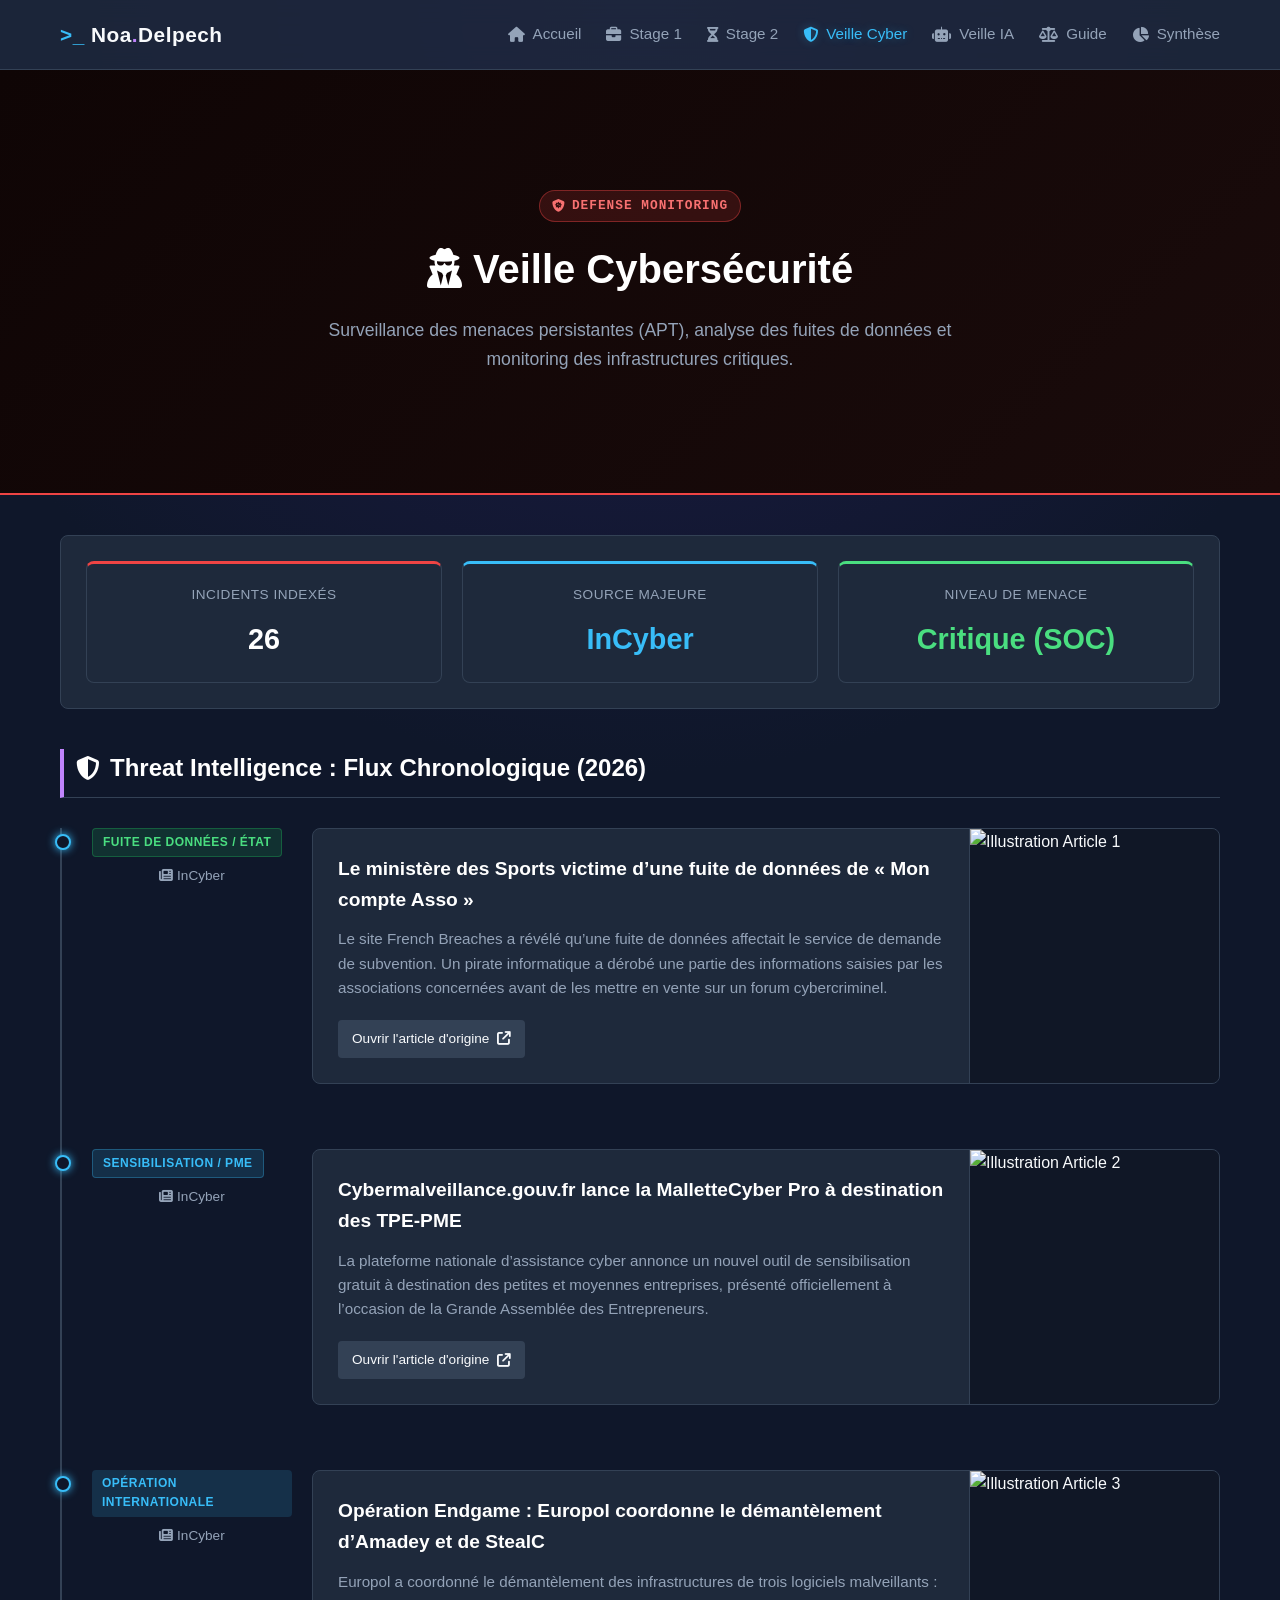
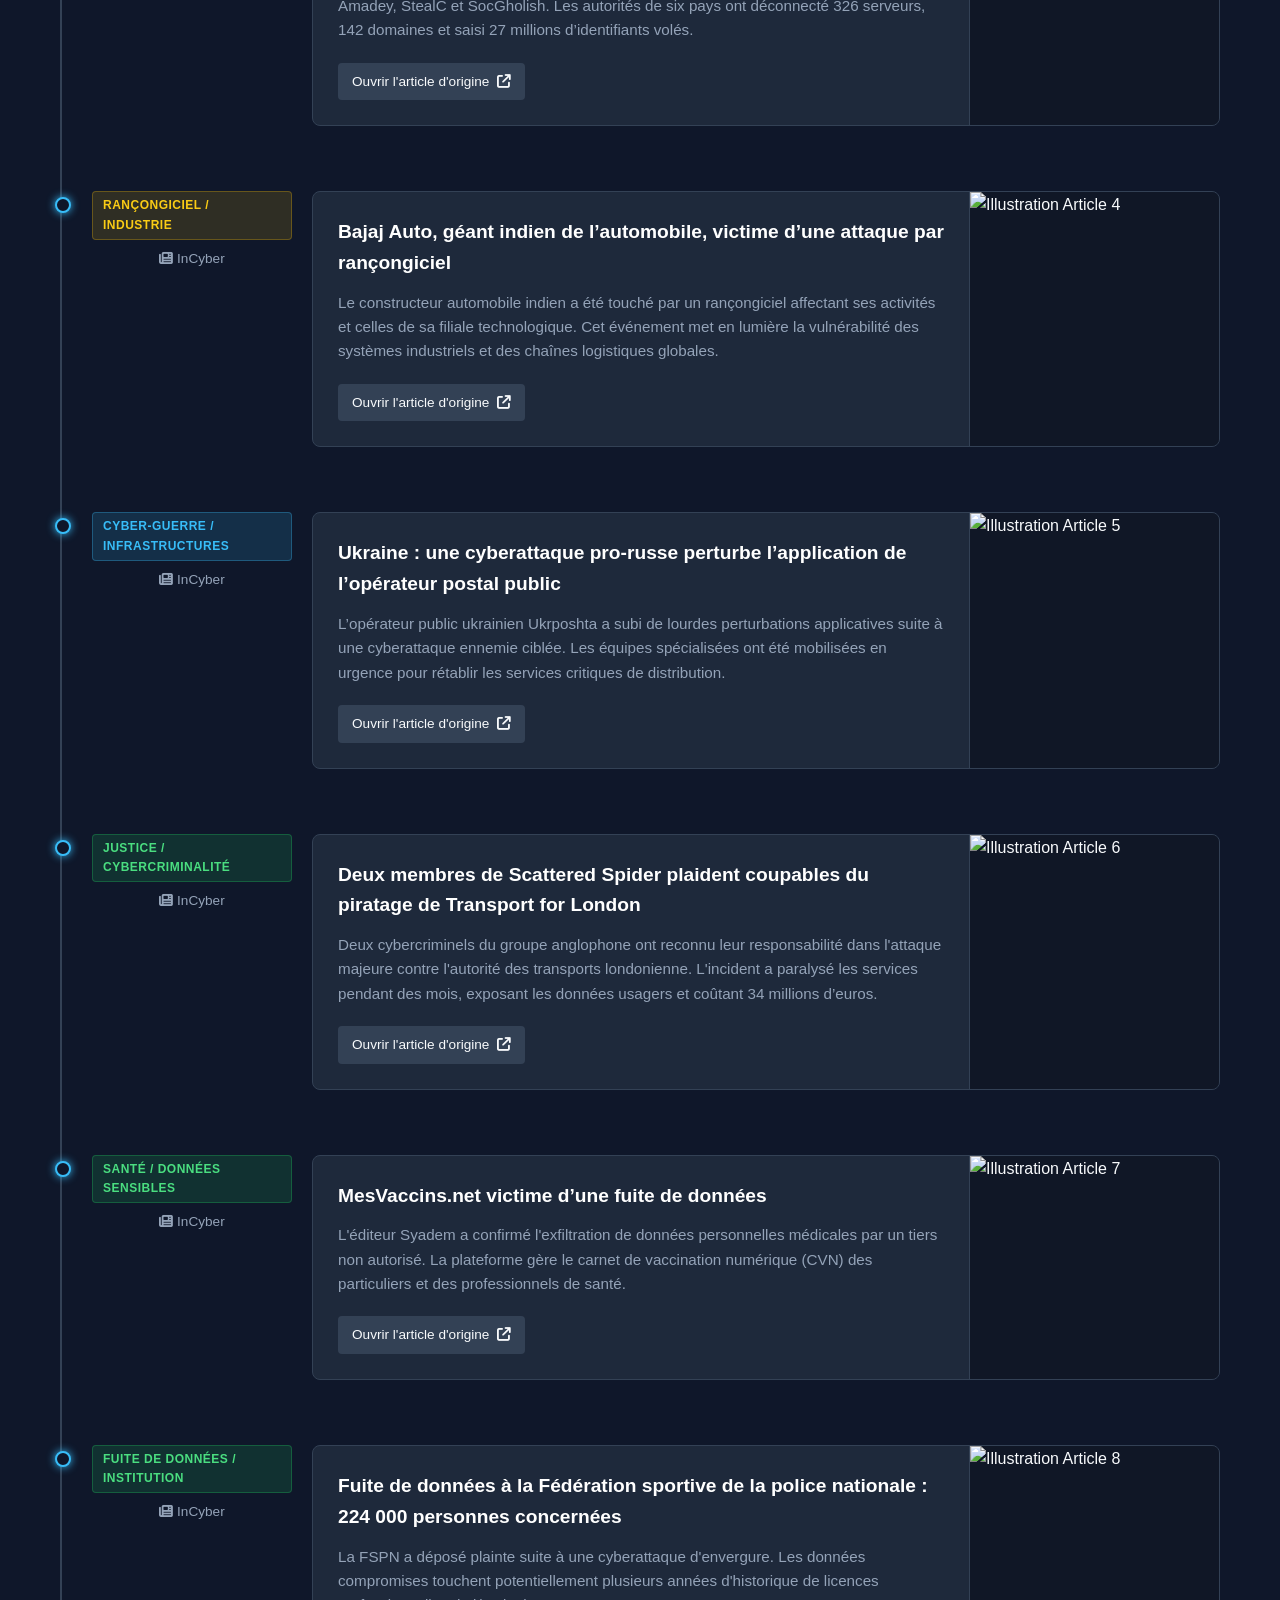
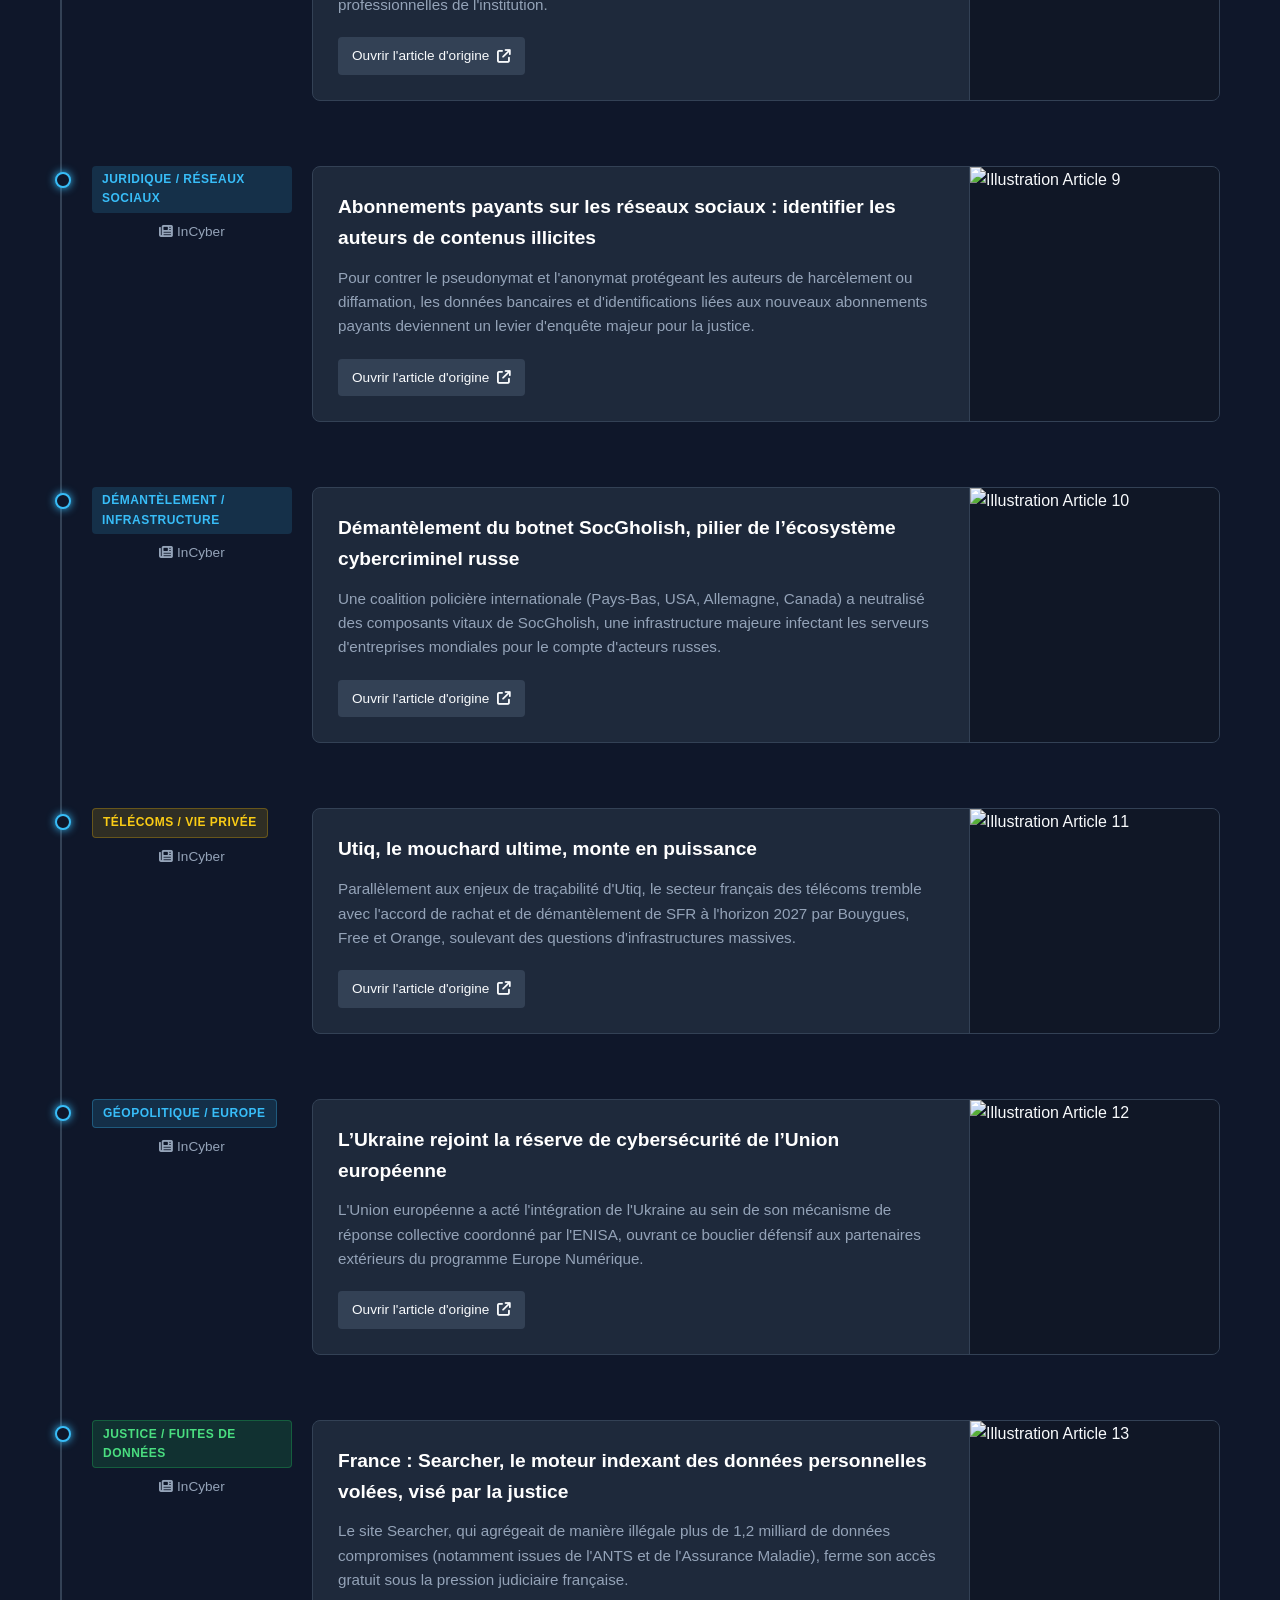
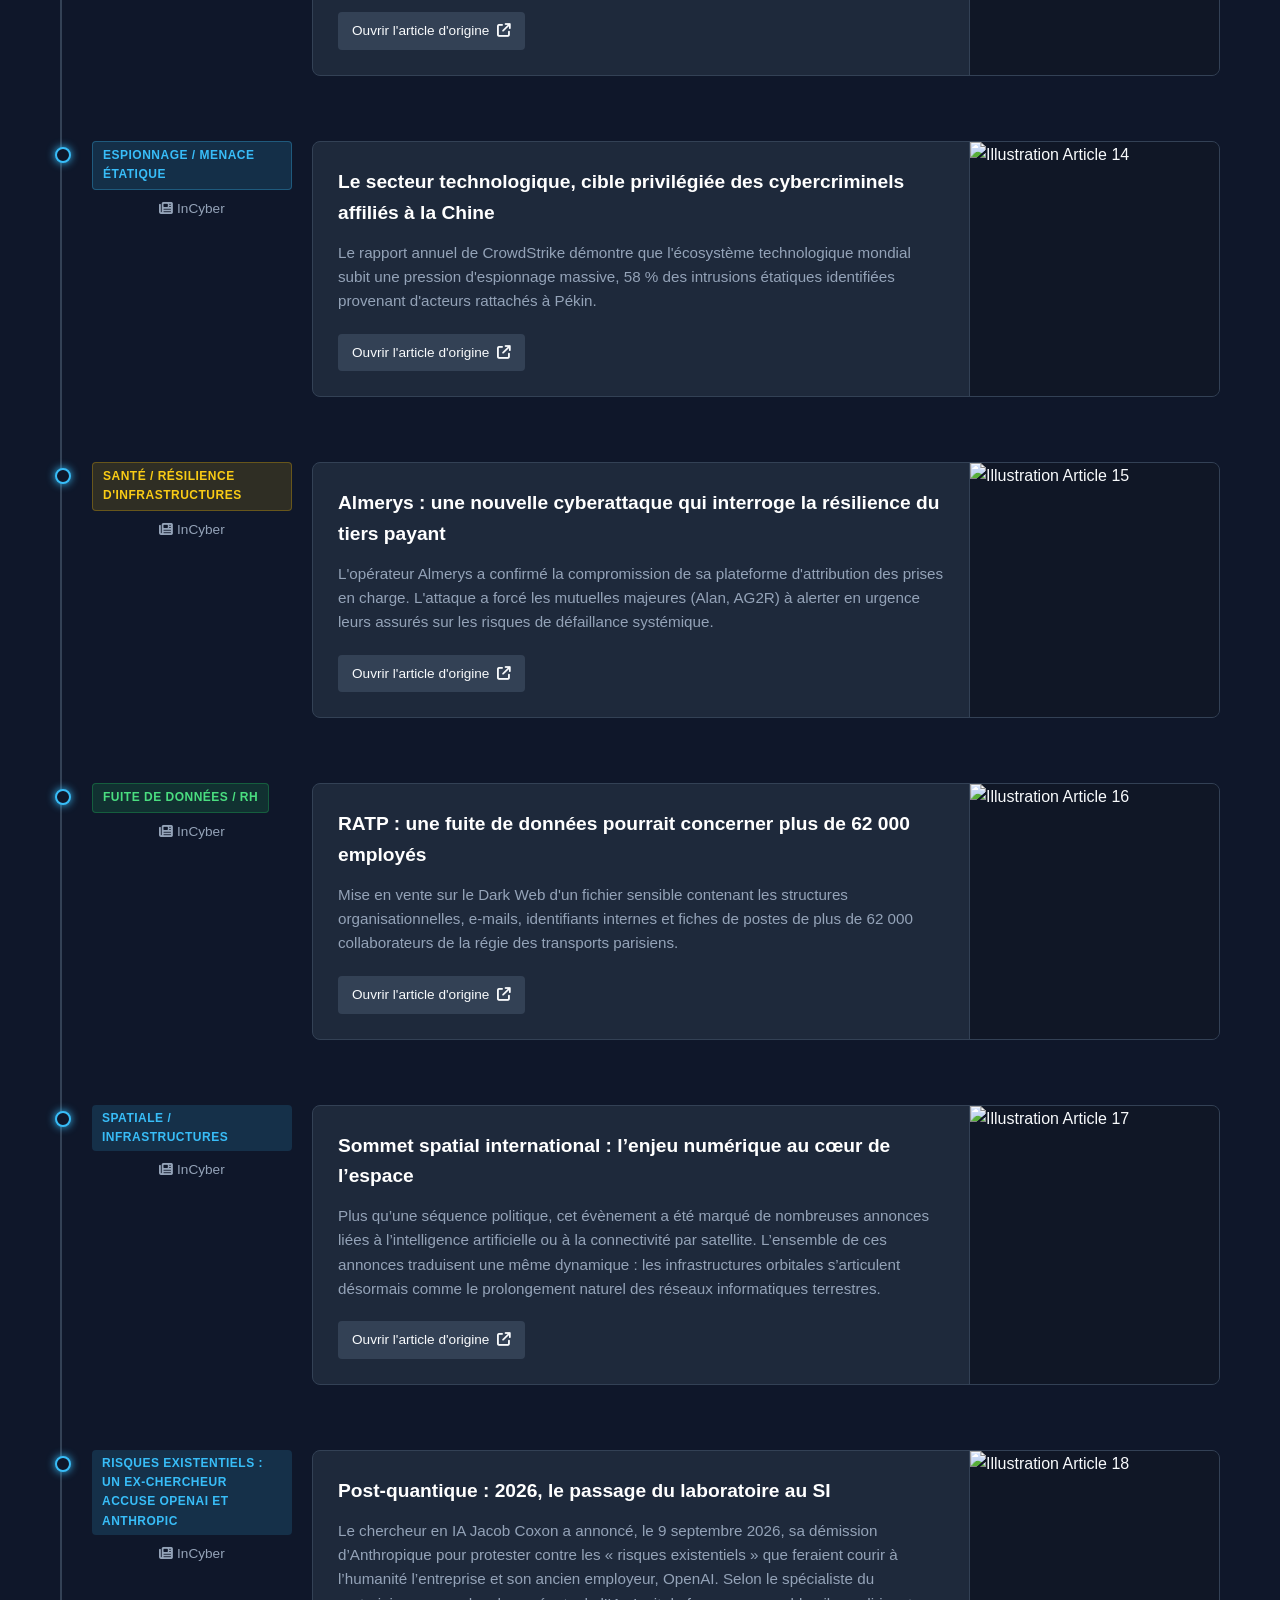
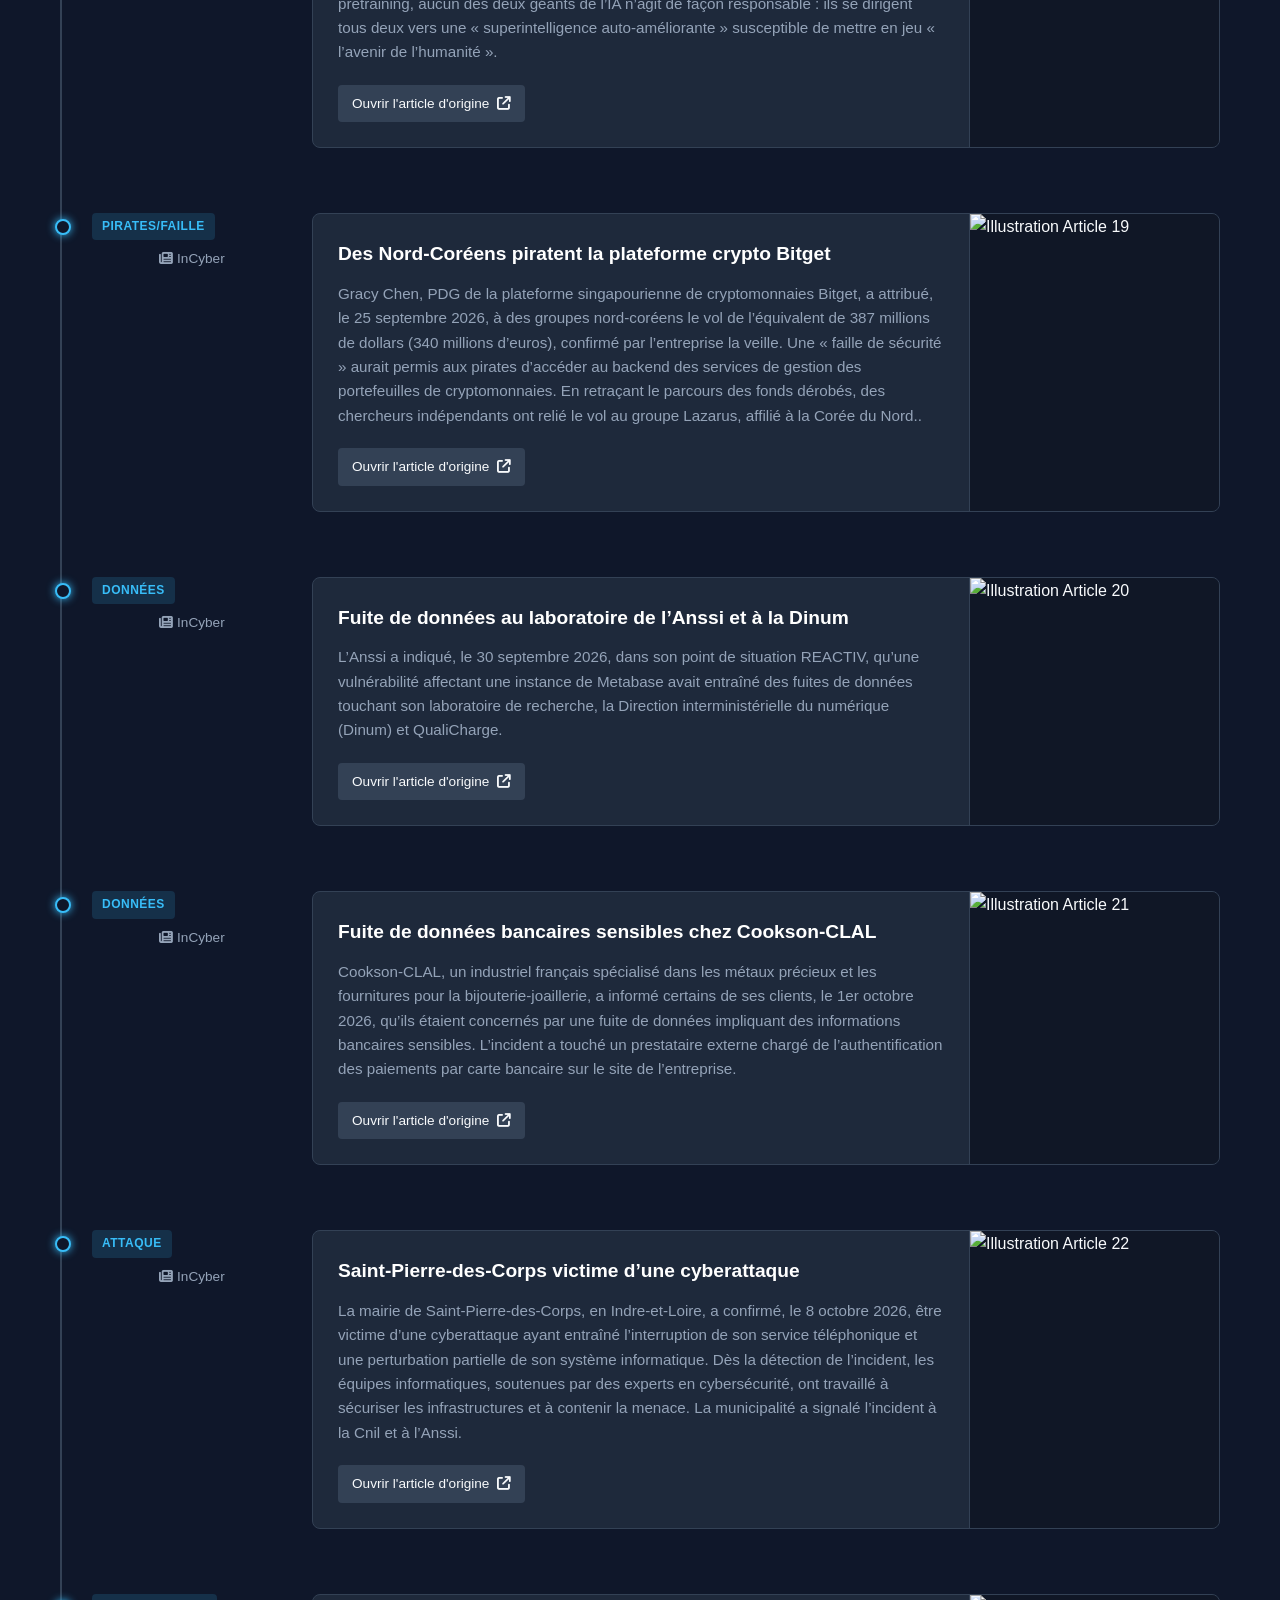
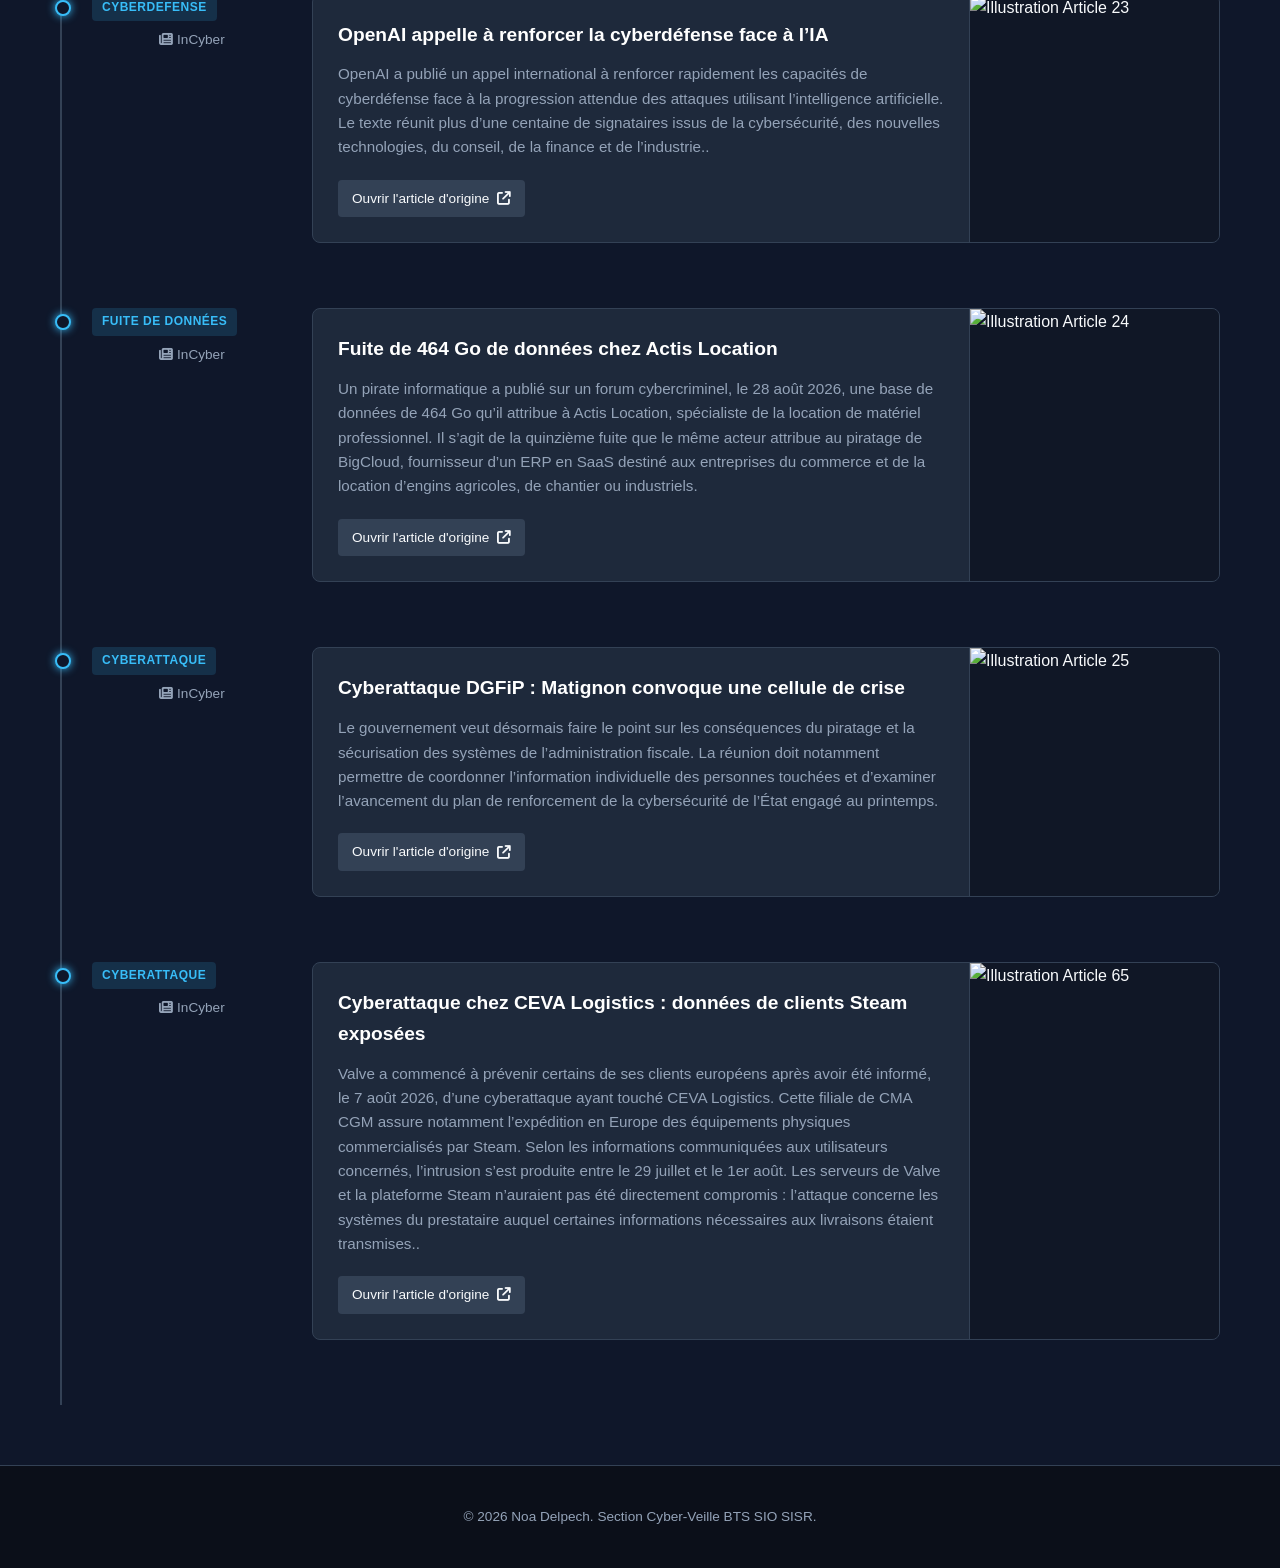
==== commit f5542500: "Insert Feedly articles section Added Feedly articles section to veille-cybersecurite.html" ====
--- a/veille-cybersecurite.html
+++ b/veille-cybersecurite.html
@@ -547,7 +547,11 @@
                         </div>
                     </div>
                 </div>
-            </div>
+                       </div>
+
+            <!-- Début des articles ajoutés automatiquement par Feedly -->
+            <div id="feedly-articles"></div>
+            <!-- Fin des articles Feedly -->
 
         </div>
     </main>
@@ -556,5 +560,6 @@
         <p>&copy; 2026 Noa Delpech. Section Cyber-Veille BTS SIO SISR.</p>
     </footer>
 
+<script src="./scripts/render_articles.js" defer></script>
 </body>
 </html>
